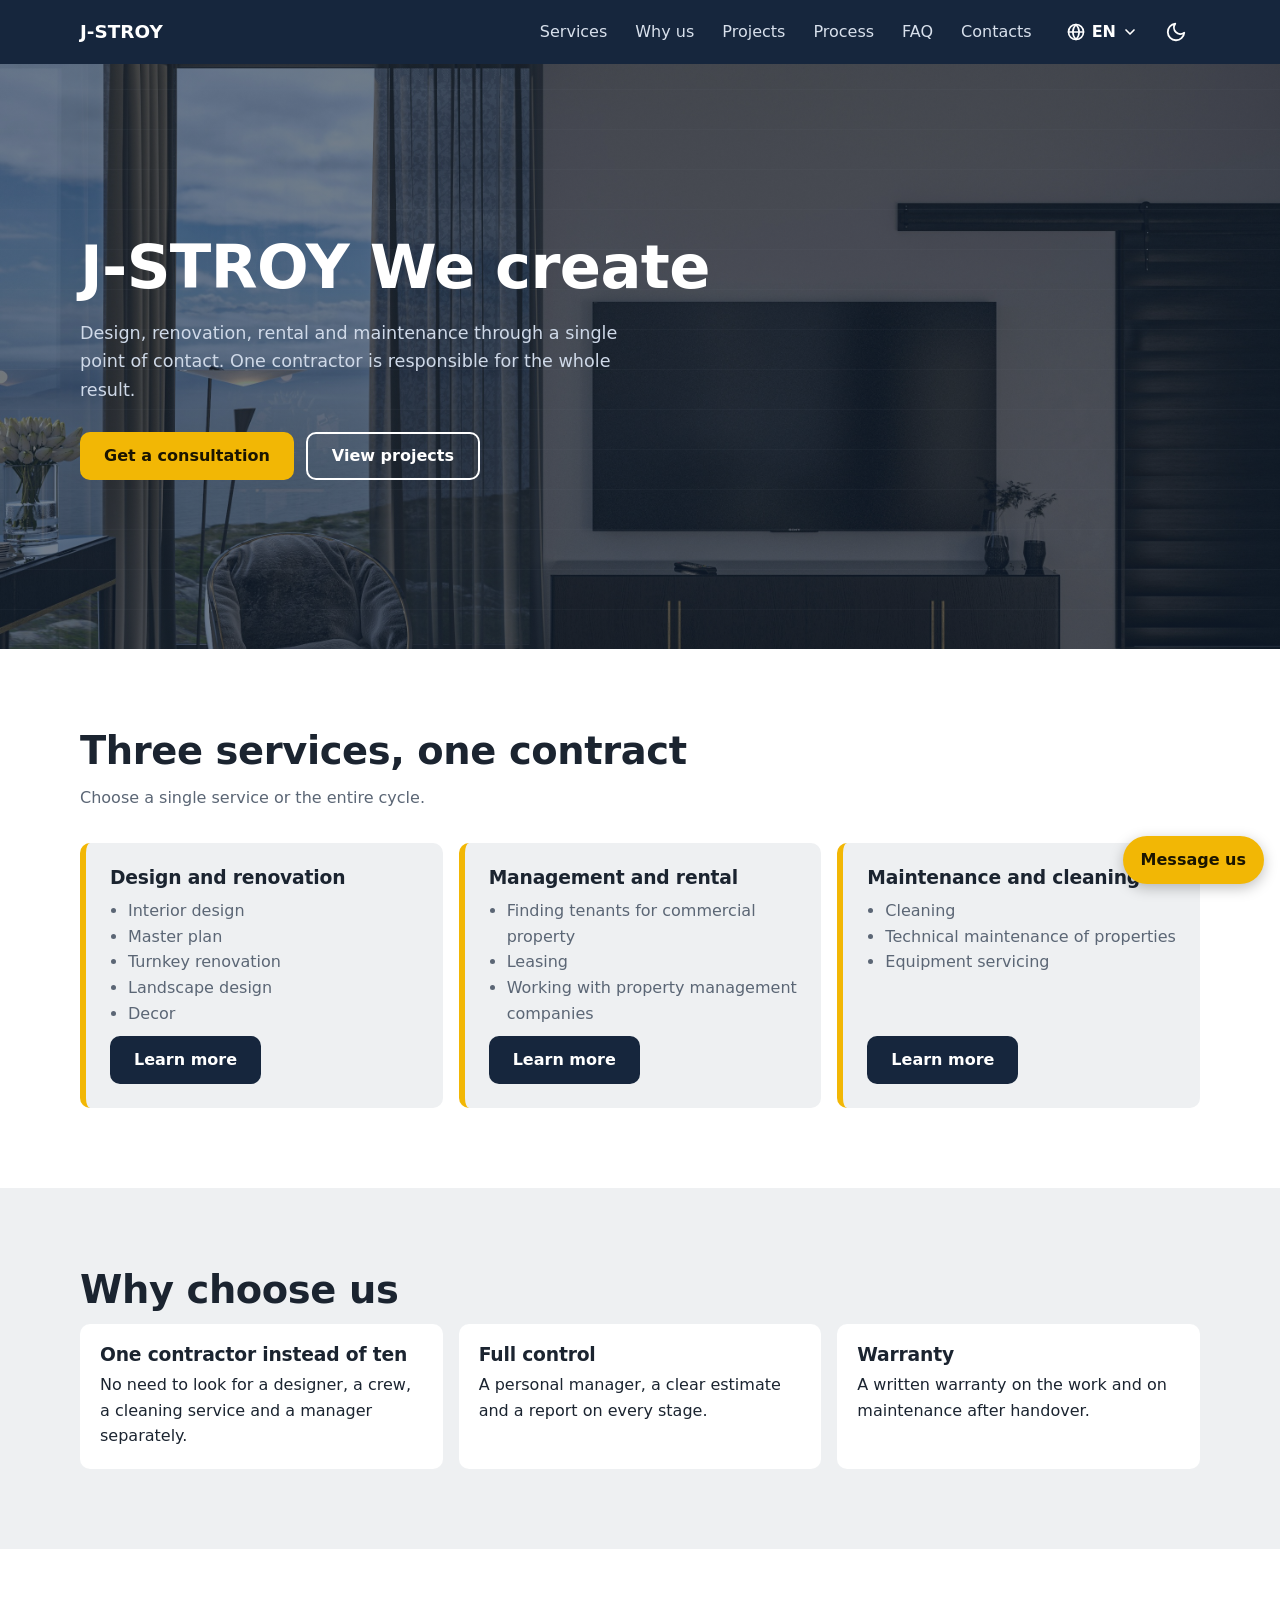
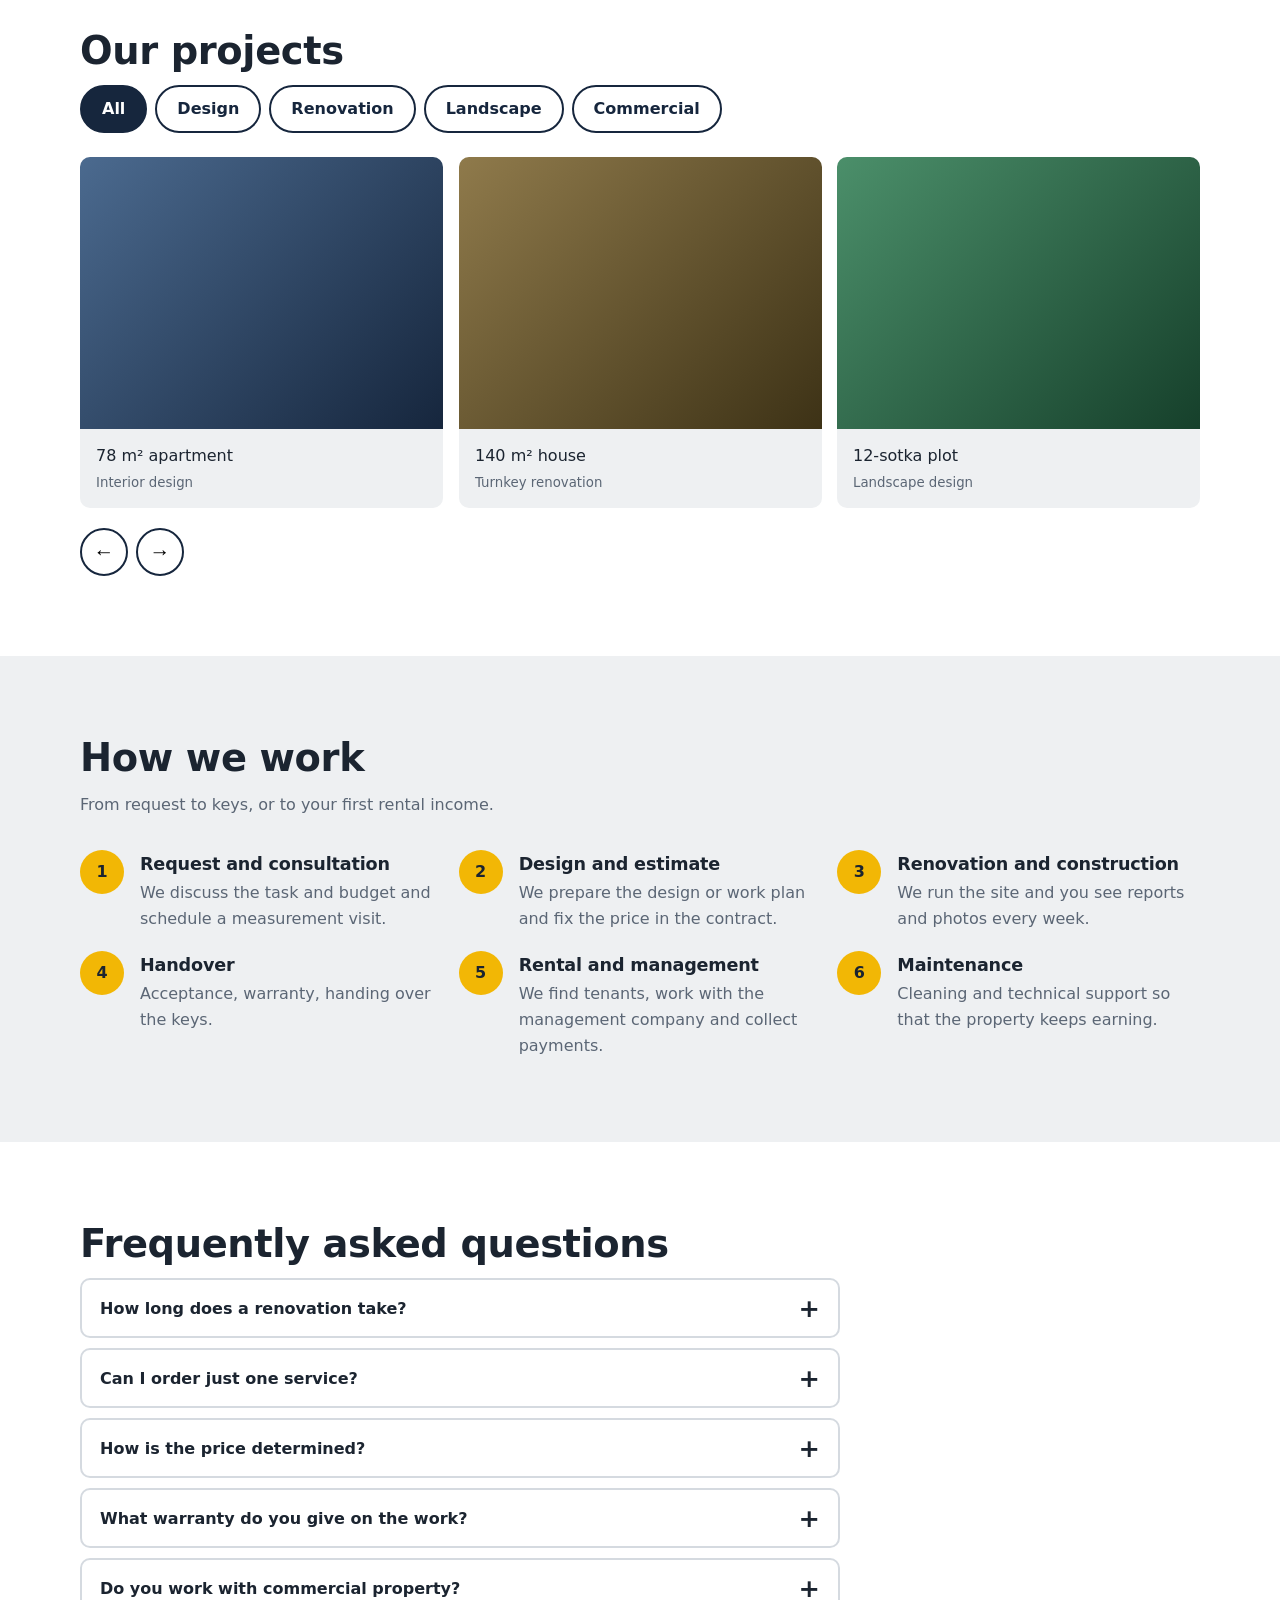
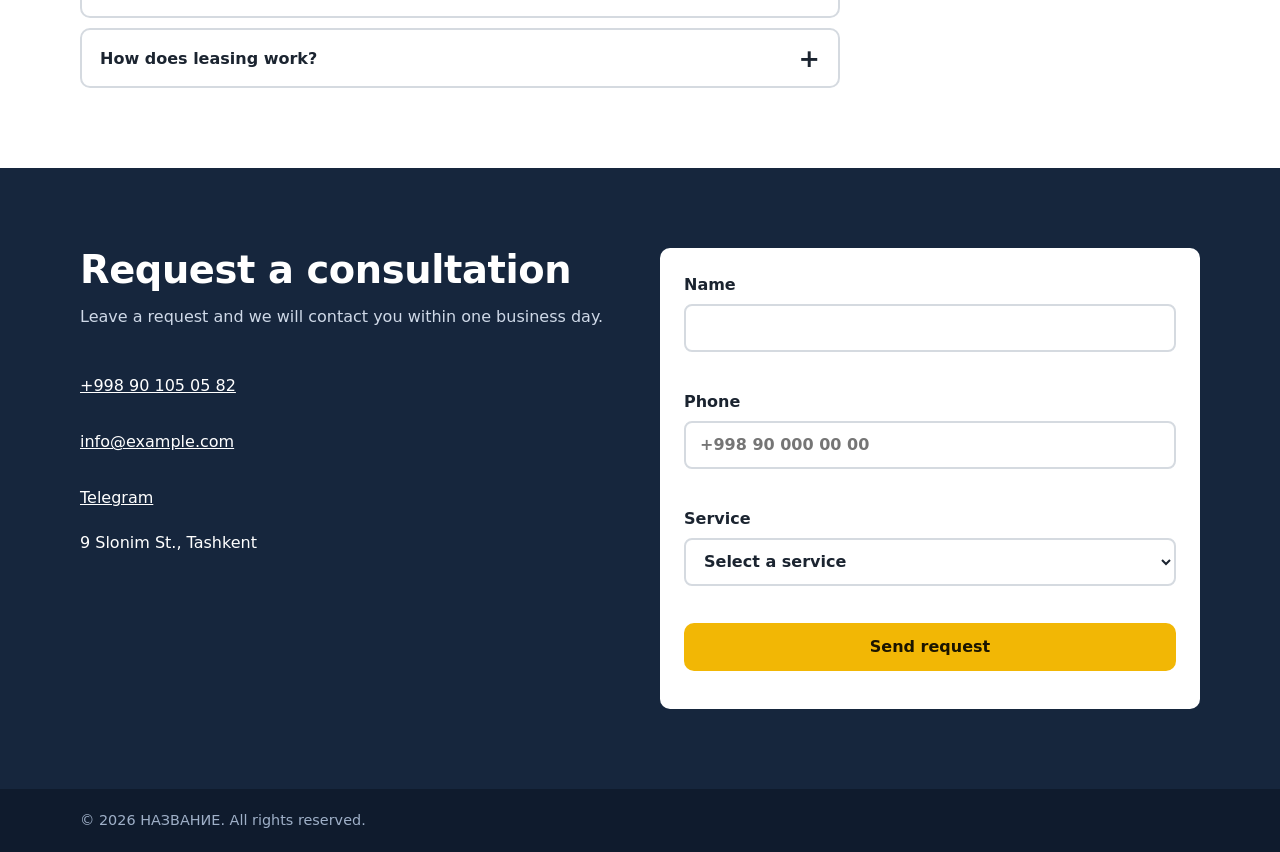
==== index.html @ 2c29b2a1 "new functions" ====
<!DOCTYPE html>
<html lang="ru">
<head>
<meta charset="utf-8">
<meta name="viewport" content="width=device-width, initial-scale=1.0">
<title>Ремонт, строительство и управление недвижимостью под ключ | НАЗВАНИЕ</title>
<meta name="description" content="Дизайн интерьера, ремонт под ключ, ландшафт, аренда и управление недвижимостью, клининг и обслуживание. Один подрядчик вместо десяти.">
<link rel="canonical" href="https://example.com/">
<meta property="og:type" content="website">
<meta property="og:locale" content="ru_RU">
<meta property="og:title" content="Создаем, ремонтируем и управляем недвижимостью под ключ">
<meta property="og:description" content="Полный цикл «в одно окно»: от проекта до сдачи в аренду и обслуживания.">
<meta property="og:url" content="https://example.com/">
<meta property="og:image" content="https://example.com/img/og.jpg">
<meta name="theme-color" content="#16263d">
<link rel="stylesheet" href="style.css">
</head>
<body>
<header id="top">
 <div class="wrap bar">
  <a class="logo" href="#top">J-STROY</a>
  <div class="lang">
  <button class="lang-btn" type="button" aria-haspopup="true" aria-expanded="false" aria-label="Язык сайта">
    <svg viewBox="0 0 24 24" width="20" height="20" fill="none" stroke="currentColor" stroke-width="2" stroke-linecap="round" stroke-linejoin="round" aria-hidden="true"><circle cx="12" cy="12" r="9"/><path d="M3 12h18M12 3c2.5 2.7 3.8 5.7 3.8 9s-1.3 6.3-3.8 9c-2.5-2.7-3.8-5.7-3.8-9S9.5 5.7 12 3z"/></svg>
    <span class="lang-cur">RU</span>
    <svg viewBox="0 0 24 24" width="16" height="16" fill="none" stroke="currentColor" stroke-width="2.5" stroke-linecap="round" stroke-linejoin="round" aria-hidden="true"><path d="M6 9l6 6 6-6"/></svg>
  </button>
  <ul class="lang-menu" role="menu" data-i18n-skip hidden>
    <li role="none"><button type="button" role="menuitemradio" aria-checked="true"  data-lang="ru" lang="ru">Русский</button></li>
    <li role="none"><button type="button" role="menuitemradio" aria-checked="false" data-lang="uz" lang="uz">Oʻzbekcha</button></li>
    <li role="none"><button type="button" role="menuitemradio" aria-checked="false" data-lang="en" lang="en">English</button></li>
  </ul>
</div>
  <button class="theme-toggle" data-i18n-skip type="button" aria-label="Включить тёмную тему" aria-pressed="false">
  <svg class="i-moon" viewBox="0 0 24 24" width="22" height="22" fill="none" stroke="currentColor" stroke-width="2" stroke-linecap="round" stroke-linejoin="round" aria-hidden="true"><path d="M21 12.8A9 9 0 1 1 11.2 3a7 7 0 0 0 9.8 9.8z"/></svg>
  <svg class="i-sun" viewBox="0 0 24 24" width="22" height="22" fill="none" stroke="currentColor" stroke-width="2" stroke-linecap="round" aria-hidden="true"><circle cx="12" cy="12" r="4"/><path d="M12 2v2M12 20v2M4.9 4.9l1.4 1.4M17.7 17.7l1.4 1.4M2 12h2M20 12h2M4.9 19.1l1.4-1.4M17.7 6.3l1.4-1.4"/></svg>
</button>
  <button class="burger" aria-label="Открыть меню" aria-expanded="false">☰</button>
  <nav aria-label="Основная навигация"><ul>
   <li><a href="#services">Услуги</a></li><li><a href="#why">Почему мы</a></li><li><a href="#portfolio">Проекты</a></li><li><a href="#process">Этапы</a></li><li><a href="#faq">Вопросы</a></li><li><a href="#contact">Контакты</a></li>
  </ul></nav>
 </div>
</header>

<main>
<section class="hero" aria-labelledby="h1">
  <div class="wrap">
    <h1 id="h1">
      J-STROY Мы 
      <span class="dynamic-word">Создаем</span>
    </h1>
    <p>Проект, ремонт, аренда и обслуживание «в одно окно». Один подрядчик отвечает за весь результат.</p>
    <div class="row">
      <a class="btn pulse-btn" href="#contact">Получить консультацию</a>
      <a class="btn ghost" href="#portfolio">Смотреть проекты</a>
    </div>
  </div>
</section>

<section id="services" aria-labelledby="h-serv">
 <div class="wrap">
  <h2 id="h-serv">Три направления, один договор</h2>
  <p class="lead">Берите одно направление или весь цикл целиком.</p>
  <div class="grid c3">
   <article class="card"><h3>Проектирование и ремонт</h3>
    <ul><li>Дизайн интерьера</li><li>Генеральный план</li><li>Ремонт под ключ</li><li>Ландшафтный дизайн</li><li>Декор</li></ul>
    <button class="btn" data-modal="design">Подробнее</button></article>
   <article class="card"><h3>Управление и аренда</h3>
    <ul><li>Поиск арендаторов для коммерческой недвижимости</li><li>Сдача в аренду</li><li>Взаимодействие с управляющими компаниями</li></ul>
    <button class="btn" data-modal="rent">Подробнее</button></article>
   <article class="card"><h3>Обслуживание и клининг</h3>
    <ul><li>Клининг</li><li>Техническое обслуживание объектов</li><li>Обслуживание оборудования</li></ul>
    <button class="btn" data-modal="service">Подробнее</button></article>
  </div>
 </div>
</section>

<section id="why" class="why" aria-labelledby="h-why">
 <div class="wrap">
  <h2 id="h-why">Почему выбирают нас</h2>
  <div class="grid c3">
   <div class="item"><h3>Один подрядчик вместо десяти</h3><p>Не нужно искать дизайнера, бригаду, клининг и управляющего по отдельности.</p></div>
   <div class="item"><h3>Полный контроль</h3><p>Личный менеджер, понятная смета и отчёт по каждому этапу.</p></div>
   <div class="item"><h3>Гарантия</h3><p>Письменная гарантия на работы и обслуживание после сдачи объекта.</p></div>
  </div>
 </div>
</section>

<section id="portfolio" aria-labelledby="h-port">
 <div class="wrap">
  <h2 id="h-port">Наши проекты</h2>
  <div class="filters" role="group" aria-label="Фильтр проектов">
   <button aria-pressed="true" data-f="all">Все</button><button aria-pressed="false" data-f="design">Дизайн</button><button aria-pressed="false" data-f="repair">Ремонт</button><button aria-pressed="false" data-f="landscape">Ландшафт</button><button aria-pressed="false" data-f="commerce">Коммерция</button>
  </div>
  <div class="track" tabindex="0" aria-label="Галерея проектов, листайте вбок">
   <!-- Фото кейса: img/&lt;slug&gt;/1-480.webp и 1-960.webp -->
   <figure class="case" data-cat="design" data-img="img/kvartira-78/1" style="--a:#4b6a8f;--b:#16263d"><div class="ph"></div><figcaption><a href="projects/kvartira-78.html">Квартира 78 м²</a><br><small>Дизайн интерьера</small></figcaption></figure>
   <figure class="case" data-cat="repair" data-img="img/dom-140/1" style="--a:#8f7a4b;--b:#3d3216"><div class="ph"></div><figcaption><a href="projects/dom-140.html">Дом 140 м²</a><br><small>Ремонт под ключ</small></figcaption></figure>
   <figure class="case" data-cat="landscape" data-img="img/uchastok-12-sotok/1" style="--a:#4b8f6a;--b:#16402b"><div class="ph"></div><figcaption><a href="projects/uchastok-12-sotok.html">Участок 12 соток</a><br><small>Ландшафтный дизайн</small></figcaption></figure>
   <figure class="case" data-cat="commerce" data-img="img/ofis-320/1" style="--a:#8f4b5e;--b:#3d1623"><div class="ph"></div><figcaption><a href="projects/ofis-320.html">Офис 320 м²</a><br><small>Коммерческая недвижимость</small></figcaption></figure>
   <figure class="case" data-cat="design" data-img="img/studiya-34/1" style="--a:#6a4b8f;--b:#2b1640"><div class="ph"></div><figcaption><a href="projects/studiya-34.html">Студия 34 м²</a><br><small>Дизайн интерьера</small></figcaption></figure>
   <figure class="case" data-cat="repair" data-img="img/kafe-90/1" style="--a:#4b8f8a;--b:#16403d"><div class="ph"></div><figcaption><a href="projects/kafe-90.html">Кафе 90 м²</a><br><small>Ремонт под ключ</small></figcaption></figure>
  </div>
  <div class="arrows"><button data-dir="-1" aria-label="Назад">←</button><button data-dir="1" aria-label="Вперёд">→</button></div>
 </div>
</section>

<section id="process" class="why" aria-labelledby="h-proc">
 <div class="wrap">
  <h2 id="h-proc">Как мы работаем</h2>
  <p class="lead">От заявки до ключей или первого дохода от аренды.</p>
  <ol class="steps">
   <li><h3>Заявка и консультация</h3><p>Обсуждаем задачу и бюджет, назначаем замер.</p></li>
   <li><h3>Проект и смета</h3><p>Готовим дизайн или план работ и фиксируем стоимость в договоре.</p></li>
   <li><h3>Ремонт и строительство</h3><p>Ведём объект, вы видите отчёты и фото каждую неделю.</p></li>
   <li><h3>Сдача объекта</h3><p>Приёмка, гарантия, передача ключей.</p></li>
   <li><h3>Аренда и управление</h3><p>Находим арендаторов, работаем с УК, собираем платежи.</p></li>
   <li><h3>Обслуживание</h3><p>Клининг и техническая поддержка, чтобы объект приносил доход.</p></li>
  </ol>
 </div>
</section>

<section id="faq" aria-labelledby="h-faq">
 <div class="wrap">
  <h2 id="h-faq">Частые вопросы</h2>
  <div class="faq"><details><summary>Сколько времени занимает ремонт?</summary><p class="ans">Сроки зависят от площади и объёма работ. Точные даты мы фиксируем в договоре после замера и согласования проекта. Квартира среднего размера обычно занимает от 2 до 4 месяцев.</p></details><details><summary>Можно заказать только одну услугу?</summary><p class="ans">Да. Вы можете взять любое направление отдельно: например, только дизайн-проект или только клининг. Весь цикл удобнее, потому что за результат отвечает один подрядчик.</p></details><details><summary>Как формируется стоимость?</summary><p class="ans">После замера и обсуждения задач мы готовим подробную смету по этапам. Цена в договоре фиксируется, и о любых изменениях мы договариваемся с вами заранее.</p></details><details><summary>Какая гарантия на работы?</summary><p class="ans">Мы даём письменную гарантию на выполненные работы и материалы. Срок и условия прописаны в договоре, а гарантийные обращения мы принимаем и после сдачи объекта.</p></details><details><summary>Вы работаете с коммерческой недвижимостью?</summary><p class="ans">Да. Мы делаем ремонт офисов и торговых помещений, подбираем арендаторов, ведём договоры и общаемся с управляющей компанией от вашего имени.</p></details><details><summary>Как проходит сдача объекта в аренду?</summary><p class="ans">Мы оцениваем объект, готовим его к показам, ищем арендаторов, проверяем их и оформляем договор. Дальше можем взять на себя платежи и обслуживание.</p></details></div>
 </div>
</section>

<section id="contact" class="contact" aria-labelledby="h-cont">
 <div class="wrap split">
  <div>
   <h2 id="h-cont">Получите консультацию</h2>
   <p class="lead">Оставьте заявку, и мы свяжемся с вами в течение рабочего дня.</p>
   <address class="info">
    <a href="tel:+998901050582">+998 90 105 05 82</a>
    <a href="mailto:info@example.com">info@example.com</a>
    <a href="https://t.me/ViktoriaKimD" target="_blank" rel="noopener">Telegram</a>
    <!-- <a href="https://wa.me/+998901050582" target="_blank" rel="noopener">WhatsApp</a> -->
    <span>Ташкент, ул. Слонима, 9</span>
   </address>
  </div>
  <form id="lead" novalidate>
   <label>Имя<input name="name" autocomplete="name" required minlength="2"><span class="err" data-for="name"></span></label>
   <label>Телефон<input name="phone" type="tel" autocomplete="tel" inputmode="tel" placeholder="+998 90 000 00 00" required><span class="err" data-for="phone"></span></label>
   <label>Услуга<select name="service" required>
    <option value="">Выберите услугу</option>
    <option>Проектирование и ремонт</option><option>Управление и аренда</option><option>Обслуживание и клининг</option><option>Другое</option>
   </select><span class="err" data-for="service"></span></label>
   <input class="hp" name="website" tabindex="-1" autocomplete="off" aria-hidden="true">
   <button class="btn" type="submit">Отправить заявку</button>
   <p id="status" role="status"></p>
  </form>
 </div>
</section>
</main>

<footer><div class="wrap">© <span id="y"></span> НАЗВАНИЕ. Все права защищены.</div></footer>

<button class="to-top" type="button" aria-label="Наверх">
  <svg class="ring" viewBox="0 0 48 48" aria-hidden="true">
    <circle class="ring-track" cx="24" cy="24" r="21"/>
    <circle class="ring-bar" cx="24" cy="24" r="21"/>
  </svg>
  <svg class="arrow" viewBox="0 0 24 24" width="20" height="20" fill="none" stroke="currentColor" stroke-width="2.5" stroke-linecap="round" stroke-linejoin="round" aria-hidden="true"><path d="M12 19V5M5 12l7-7 7 7"/></svg>
</button>

<div class="fab" id="fab">
 <div class="fab-links"><a class="tg" href="https://t.me/ViktoriaKimD" target="_blank" rel="noopener">Telegram</a><a class="wa" href="https://wa.me/+998901050582" target="_blank" rel="noopener">WhatsApp</a></div>
 <button aria-expanded="false" aria-label="Написать в мессенджер">Написать нам</button>
</div>

<dialog id="modal" aria-labelledby="m-title">
 <button class="x" aria-label="Закрыть">×</button>
 <h3 id="m-title"></h3><div id="m-body"></div>
 <a class="btn" href="#contact" id="m-cta">Получить консультацию</a>
</dialog>


<script src="js/main.js"></script>
<script src="js/smooth.js"></script>
<script src="js/scrollspy.js"></script>
<script src="js/theme.js"></script>
<script src="js/totop.js"></script>
<script src="js/i18n.js"></script>
<script>
(function(){try{var t=localStorage.getItem('theme');if(!t)t=matchMedia('(prefers-color-scheme: dark)').matches?'dark':'light';document.documentElement.dataset.theme=t;}catch(e){}})();
</script>
</body>
</html>
---- style.css ----
:root {
  --ink: #16263d;
  --ink2: #22385a;
  --plaster: #eef0f2;
  --paper: #fff;
  --line: #d5dae0;
  --sun: #f2b705;
  --text: #1b2430;
  --mute: #5b6675;
  --r: 10px;
}
* {
  box-sizing: border-box;
  margin: 0;
}
html {
  scroll-behavior: smooth !important;
  scroll-padding-top: 80px;
}
body {
  font:
    16px/1.6 "Segoe UI",
    system-ui,
    -apple-system,
    Roboto,
    Arial,
    sans-serif;
  color: var(--text);
  background: var(--paper);
}
img {
  max-width: 100%;
  display: block;
}
a {
  color: inherit;
}
:focus-visible {
  outline: 3px solid var(--sun);
  outline-offset: 2px;
}
.wrap {
  width: min(1120px, 100% - 32px);
  margin-inline: auto;
}
section {
  padding: 56px 0;
}
h1,
h2,
h3 {
  line-height: 1.15;
  letter-spacing: -0.01em;
}
h2 {
  font-size: clamp(1.6rem, 5vw, 2.4rem);
  margin-bottom: 12px;
}
.lead {
  color: var(--mute);
  max-width: 60ch;
  margin-bottom: 32px;
}
.btn {
  display: inline-flex;
  align-items: center;
  justify-content: center;
  min-height: 48px;
  min-width: 48px;
  padding: 0 24px;
  border: 0;
  border-radius: var(--r);
  background: var(--sun);
  color: #1b1500;
  font: inherit;
  font-weight: 700;
  text-decoration: none;
  cursor: pointer;
}
.btn:hover {
  filter: brightness(1.07);
}
.btn.ghost {
  background: transparent;
  border: 2px solid currentColor;
  color: inherit;
}
/* header */
header {
  position: sticky;
  top: 0;
  z-index: 20;
  background: var(--ink);
  color: #fff;
}
.bar {
  display: flex;
  align-items: center;
  justify-content: space-between;
  min-height: 64px;
}
.logo {
  font-weight: 800;
  text-decoration: none;
  font-size: 1.15rem;
}
nav ul {
  list-style: none;
  padding: 0;
  display: none;
  gap: 4px;
}
nav a {
  display: flex;
  align-items: center;
  min-height: 48px;
  padding: 0 12px;
  text-decoration: none;
  color: #d8e0ec;
}
nav a:hover {
  color: #fff;
}
.burger {
  margin-left: auto;
  width: 48px;
  height: 48px;
  background: none;
  border: 0;
  color: #fff;
  font-size: 1.6rem;
  cursor: pointer;
}
header.open nav ul {
  display: flex;
  flex-direction: column;
  position: absolute;
  inset: 64px 0 auto;
  background: var(--ink);
  padding: 8px 16px 16px;
}
/* hero */
.hero {
  background:
    linear-gradient(rgba(22, 38, 61, 0.6), rgba(22, 38, 61, 0.6)),
    repeating-linear-gradient(
      0deg,
      transparent 0 39px,
      rgba(255, 255, 255, 0.06) 39px 40px
    ),
    url('images/zaid-ali-1-Ss58K4D28-unsplash.jpg') center/cover no-repeat, 
    repeating-linear-gradient(
      90deg,
      transparent 0 39px,
      rgba(255, 255, 255, 0.06) 39px 40px
    ),
    var(--ink);
  color: #fff;
  padding: 72px 0 80px;

  min-height: 65vh; /* Занимает минимум 65% высоты экрана */
  display: flex;
  align-items: center; /* Центрирует текст по вертикали */
  padding: 80px 0;
}
.hero h1 {
  font-size: clamp(2rem, 8vw, 3.8rem);
  /* max-width: 18ch; */
  margin-bottom: 16px;
}
.hero p {
  font-size: 1.1rem;
  color: #cfd9e8;
  max-width: 52ch;
  margin-bottom: 28px;
}
.hero .row {
  display: flex;
  flex-wrap: wrap;
  gap: 12px;
}
/* cards */
.grid {
  display: grid;
  gap: 16px;
}
.card {
  background: var(--plaster);
  border-radius: var(--r);
  padding: 24px;
  border-left: 6px solid var(--sun);
  display: flex;
  flex-direction: column;
  gap: 10px;
  align-items: flex-start;
}
.card ul {
  padding-left: 18px;
  color: var(--mute);
}
.card .btn {
  margin-top: auto;
  background: var(--ink);
  color: #fff;
}
.why {
  background: var(--plaster);
}
.why .item {
  background: var(--paper);
  border-radius: var(--r);
  padding: 20px;
}
.why h3 {
  margin-bottom: 6px;
}
/* portfolio */
.filters {
  display: flex;
  gap: 8px;
  overflow-x: auto;
  padding-bottom: 8px;
  margin-bottom: 16px;
}
.filters button {
  flex: none;
  min-height: 48px;
  padding: 0 20px;
  border: 2px solid var(--ink);
  border-radius: 999px;
  background: none;
  font: inherit;
  font-weight: 600;
  color: var(--ink);
  cursor: pointer;
}
.filters button[aria-pressed="true"] {
  background: var(--ink);
  color: #fff;
}
.track {
  display: flex;
  gap: 16px;
  overflow-x: auto;
  scroll-snap-type: x mandatory;
  -webkit-overflow-scrolling: touch;
  padding-bottom: 12px;
}
.case {
  flex: 0 0 85%;
  scroll-snap-align: start;
  border-radius: var(--r);
  overflow: hidden;
  background: var(--plaster);
}
.case[hidden] {
  display: none;
}
.ph {
  aspect-ratio: 4/3;
  background: linear-gradient(135deg, var(--a), var(--b));
  position: relative;
}
.ph img {
  position: absolute;
  inset: 0;
  width: 100%;
  height: 100%;
  object-fit: cover;
}
.case figcaption {
  padding: 14px 16px;
}
.case small {
  color: var(--mute);
}
.arrows {
  display: flex;
  gap: 8px;
  margin-top: 8px;
}
.arrows button {
  width: 48px;
  height: 48px;
  border-radius: 50%;
  border: 2px solid var(--ink);
  background: none;
  font-size: 1.3rem;
  cursor: pointer;
}
/* steps */
.steps {
  list-style: none;
  padding: 0;
  counter-reset: s;
  display: grid;
  gap: 16px;
}
.steps li {
  counter-increment: s;
  position: relative;
  padding: 4px 0 4px 60px;
}
.steps li::before {
  content: counter(s);
  position: absolute;
  left: 0;
  top: 0;
  width: 44px;
  height: 44px;
  border-radius: 50%;
  background: var(--sun);
  display: grid;
  place-items: center;
  font-weight: 800;
}
.steps h3 {
  font-size: 1.1rem;
}
.steps p {
  color: var(--mute);
}
/* contact */
.contact {
  background: var(--ink);
  color: #fff;
}
.contact .lead {
  color: #cfd9e8;
}
form {
  display: grid;
  gap: 14px;
  background: var(--paper);
  color: var(--text);
  padding: 24px;
  border-radius: var(--r);
}
label {
  display: grid;
  gap: 6px;
  font-weight: 600;
}
input,
select {
  min-height: 48px;
  padding: 0 14px;
  border: 2px solid var(--line);
  border-radius: 8px;
  font: inherit;
}
input[aria-invalid="true"],
select[aria-invalid="true"] {
  border-color: #c62828;
}
.err {
  color: #c62828;
  font-weight: 400;
  font-size: 0.9rem;
  min-height: 1.2em;
}
.hp {
  position: absolute;
  left: -9999px;
}
#status {
  font-weight: 600;
}
.info {
  display: grid;
  gap: 8px;
  align-content: start;
  font-style: normal;
}
.info a {
  display: inline-flex;
  align-items: center;
  min-height: 48px;
}
footer {
  background: #0f1b2d;
  color: #9fb0c8;
  padding: 20px 0;
  font-size: 0.9rem;
}
/* floating messenger */
.fab {
  position: fixed;
  right: 16px;
  bottom: 16px;
  z-index: 30;
  display: flex;
  flex-direction: column;
  gap: 8px;
  align-items: flex-end;
}
.fab-links {
  display: none;
  flex-direction: column;
  gap: 8px;
}
.fab.open .fab-links {
  display: flex;
}
.fab a,
.fab > button {
  min-height: 48px;
  min-width: 48px;
  padding: 0 18px;
  border-radius: 999px;
  display: inline-flex;
  align-items: center;
  justify-content: center;
  font-weight: 700;
  text-decoration: none;
  color: #fff;
  border: 0;
  font: inherit;
  cursor: pointer;
  box-shadow: 0 4px 14px rgba(0, 0, 0, 0.25);
}
.fab .tg {
  background: #229ed9;
}
.fab .wa {
  background: #25a244;
}
.fab > button {
  background: var(--sun);
  color: #1b1500;
  font-weight: 700;
}
/* modal */
dialog {
  border: 0;
  border-radius: var(--r);
  padding: 24px;
  width: min(520px, calc(100% - 32px));
}
dialog::backdrop {
  background: rgba(10, 20, 35, 0.6);
}
dialog h3 {
  margin-bottom: 10px;
}
dialog ul {
  padding-left: 18px;
  margin: 10px 0 18px;
}
dialog .x {
  float: right;
  width: 48px;
  height: 48px;
  border: 0;
  background: none;
  font-size: 1.6rem;
  cursor: pointer;
  margin: -12px -12px 0 0;
}
/* motion */
.btn,
.card,
.case,
.filters button,
.arrows button {
  transition:
    transform 0.2s ease,
    box-shadow 0.2s ease,
    background-color 0.2s,
    color 0.2s,
    filter 0.2s;
}
.btn:hover {
  transform: translateY(-2px);
  box-shadow: 0 6px 16px rgba(0, 0, 0, 0.18);
}
.btn:active,
.filters button:active,
.arrows button:active {
  transform: scale(0.96);
}
.card:hover,
.case:hover {
  transform: translateY(-4px);
  box-shadow: 0 10px 24px rgba(22, 38, 61, 0.14);
}
.arrows button:hover {
  background: var(--ink);
  color: #fff;
}
.filters button:hover {
  background: var(--ink2);
  color: #fff;
}
header {
  transition: box-shadow 0.3s;
}
header.scrolled {
  box-shadow: 0 2px 14px rgba(0, 0, 0, 0.35);
}
@keyframes rise {
  from {
    opacity: 0;
    transform: translateY(22px);
  }
  to {
    opacity: 1;
    transform: none;
  }
}
.hero h1,
.hero p,
.hero .row {
  animation: rise 0.8s cubic-bezier(0.2, 0.7, 0.2, 1) both;
}
.hero p {
  animation-delay: 0.15s;
}
.hero .row {
  animation-delay: 0.3s;
}
.rv {
  opacity: 0;
  transform: translateY(18px);
  transition:
    opacity 0.6s ease,
    transform 0.6s cubic-bezier(0.2, 0.7, 0.2, 1);
  transition-delay: var(--d, 0s);
}
.rv.in {
  opacity: 1;
  transform: none;
}
@keyframes pop {
  from {
    opacity: 0;
    transform: scale(0.94);
  }
  to {
    opacity: 1;
    transform: none;
  }
}
.case:not([hidden]) {
  animation: pop 0.35s ease both;
}
input,
select {
  transition:
    border-color 0.2s,
    box-shadow 0.2s;
}
input:focus,
select:focus {
  border-color: var(--ink2);
  box-shadow: 0 0 0 3px rgba(242, 183, 5, 0.45);
  outline: 0;
}
@keyframes shake {
  20%,
  60% {
    transform: translateX(-6px);
  }
  40%,
  80% {
    transform: translateX(6px);
  }
}
form.shake {
  animation: shake 0.4s;
}
#status {
  transition: opacity 0.3s;
}
dialog[open] {
  animation: pop 0.25s ease;
}
dialog::backdrop {
  animation: fade 0.25s ease;
}
@keyframes fade {
  from {
    opacity: 0;
  }
  to {
    opacity: 1;
  }
}
@keyframes ring {
  0% {
    box-shadow: 0 0 0 0 rgba(242, 183, 5, 0.7);
  }
  100% {
    box-shadow: 0 0 0 18px rgba(242, 183, 5, 0);
  }
}
.fab > button {
  animation: ring 1.6s ease-out 1.5s 3;
}
.fab-links {
  animation: rise 0.25s ease both;
}
/* faq */
.faq {
  display: grid;
  gap: 10px;
  max-width: 760px;
}
.faq details {
  border: 2px solid var(--line);
  border-radius: var(--r);
  transition:
    border-color 0.2s,
    background-color 0.2s;
}
.faq details[open] {
  border-color: var(--sun);
  background: var(--plaster);
}
.faq summary {
  display: flex;
  justify-content: space-between;
  align-items: center;
  gap: 16px;
  min-height: 56px;
  padding: 8px 18px;
  font-weight: 600;
  cursor: pointer;
  list-style: none;
}
.faq summary::-webkit-details-marker {
  display: none;
}
.faq summary::after {
  content: "+";
  flex: none;
  font-size: 1.6rem;
  line-height: 1;
  transition: transform 0.3s;
}
.faq details[open] summary::after {
  transform: rotate(45deg);
}
.faq .ans {
  padding: 0 18px 16px;
  color: var(--mute);

}
@media (min-width: 480px) {
  .case {
    flex-basis: 70%;
  }
}
@media (min-width: 768px) {
  section {
    padding: 80px 0;
  }
  .grid.c3 {
    grid-template-columns: repeat(3, 1fr);
  }
  .grid.c2 {
    grid-template-columns: 1fr 1fr;
  }
  .case {
    flex-basis: 46%;
  }
  .steps {
    grid-template-columns: repeat(2, 1fr);
  }
  .split {
    display: grid;
    grid-template-columns: 1fr 1fr;
    gap: 40px;
  }
}
@media (min-width: 1024px) {
  .burger {
    display: none;
  }
  nav ul {
    display: flex;
  }
  .case {
    flex-basis: calc((100% - 32px) / 3);
  }
  .steps {
    grid-template-columns: repeat(3, 1fr);
  }
}
@media (prefers-reduced-motion: reduce) {
  /* Запрещаем анимации и стандартные переходы, но оставляем нативный скролл в покое */
  *:not(.dynamic-word),
  ::before,
  ::after {
    animation: none !important;
  }

  html { scroll-behavior: auto; }

  .rv {
    opacity: 1;
    transform: none;
  }
}

/* project page */
.figure-link,
.case a {
  text-decoration: none;
}
.case {
  position: relative;
}
.case a::after {
  content: "";
  position: absolute;
  inset: 0;
}
.crumbs {
  padding: 12px 0;
  font-size: 0.9rem;
  color: var(--mute);
}
.crumbs a {
  display: inline-flex;
  align-items: center;
  min-height: 48px;
}
.cs h1 {
  font-size: clamp(1.8rem, 6vw, 3rem);
  margin: 8px 0 20px;
}
.cs h2 {
  font-size: clamp(1.3rem, 4vw, 1.8rem);
  margin: 40px 0 12px;
}
.cs section {
  padding: 0;
}
.cs .hero-img {
  aspect-ratio: 16/10;
  border-radius: var(--r);
  overflow: hidden;
}
.facts {
  display: grid;
  grid-template-columns: repeat(2, 1fr);
  gap: 10px;
  margin: 20px 0;
  padding: 0;
}
.facts div {
  background: var(--plaster);
  border-radius: var(--r);
  padding: 12px 16px;
  border-left: 4px solid var(--sun);
}
.facts dt {
  font-size: 0.85rem;
  color: var(--mute);
}
.facts dd {
  margin: 0;
  font-weight: 700;
}
.cs ul.works {
  padding-left: 20px;
  display: grid;
  gap: 4px;
}
.gal {
  display: grid;
  grid-template-columns: repeat(2, 1fr);
  gap: 10px;
}
.gal .ph {
  border: 0;
  border-radius: var(--r);
  overflow: hidden;
  cursor: zoom-in;
  padding: 0;
  transition:
    transform 0.2s,
    filter 0.2s;
}
.gal .ph:hover {
  transform: scale(1.02);
  filter: brightness(1.08);
}
.ba {
  position: relative;
  aspect-ratio: 16/10;
  border-radius: var(--r);
  overflow: hidden;
  --p: 50%;
  touch-action: pan-y;
}
.ba .ph {
  position: absolute;
  inset: 0;
  aspect-ratio: auto;
}
.ba .before {
  clip-path: inset(0 calc(100% - var(--p)) 0 0);
}
.ba::after {
  content: "";
  position: absolute;
  top: 0;
  bottom: 0;
  left: var(--p);
  width: 3px;
  background: var(--sun);
  pointer-events: none;
}
.ba input {
  position: absolute;
  inset: 0;
  width: 100%;
  height: 100%;
  opacity: 0;
  cursor: ew-resize;
  margin: 0;
  z-index: 2;
}
.ba input:focus-visible ~ .tag {
  outline: 3px solid var(--sun);
}
.ba .tag {
  position: absolute;
  bottom: 10px;
  padding: 4px 12px;
  border-radius: 999px;
  background: rgba(22, 38, 61, 0.8);
  color: #fff;
  font-size: 0.85rem;
  z-index: 1;
}
.ba .tag.l {
  left: 10px;
}
.ba .tag.r {
  right: 10px;
}
blockquote {
  border-left: 6px solid var(--sun);
  padding: 6px 0 6px 18px;
  font-size: 1.1rem;
}
blockquote footer {
  background: none;
  padding: 6px 0 0;
  color: var(--mute);
  font-size: 0.9rem;
}
.cta-band {
  background: var(--ink);
  color: #fff;
  border-radius: var(--r);
  padding: 28px;
  margin: 40px 0;
  display: grid;
  gap: 14px;
  justify-items: start;
}
.more .card {
  text-decoration: none;
  color: inherit;
}
#lb {
  width: min(960px, 100% - 16px);
  background: #0d1626;
  color: #fff;
  padding: 0;
  overflow: hidden;
}
#lb .lbi {
  aspect-ratio: 4/3;
  max-height: 80vh;
  width: 100%;
  touch-action: pan-y;
}
#lb .ph img {
  object-fit: contain;
  background: #0d1626;
}
#lb .bar2 {
  display: flex;
  justify-content: space-between;
  align-items: center;
  padding: 4px 8px;
}
#lb button {
  min-width: 48px;
  min-height: 48px;
  background: none;
  border: 0;
  color: #fff;
  font-size: 1.6rem;
  cursor: pointer;
  float: none;
  margin: 0;
}
@media (min-width: 768px) {
  .gal {
    grid-template-columns: repeat(3, 1fr);
  }
  .facts {
    grid-template-columns: repeat(5, 1fr);
  }
}

/* меню: плавное раскрытие и подсветка */
nav a {
  transition:
    color 0.2s,
    box-shadow 0.2s;
}
nav a.active {
  color: #fff;
  box-shadow: inset 0 -3px var(--sun);
}
.burger {
  transition: transform 0.25s;
}
header.open .burger {
  transform: rotate(90deg);
}
@media (max-width: 1023px) {
  nav ul {
    display: flex;
    flex-direction: column;
    position: absolute;
    inset: 64px 0 auto;
    background: var(--ink);
    padding: 8px 16px 16px;
    opacity: 0;
    visibility: hidden;
    transform: translateY(-10px);
    transition:
      opacity 0.25s ease,
      transform 0.25s ease,
      visibility 0.25s;
  }
  header.open nav ul {
    opacity: 1;
    visibility: visible;
    transform: none;
  }
  nav a.active {
    box-shadow: inset 4px 0 var(--sun);
    padding-left: 16px;
  }
}

/* Динамическое слово */
.dynamic-word {
  display: inline-block;
  transition: transform 0.4s cubic-bezier(0.16, 1, 0.3, 1),
              opacity 0.4s ease,
              filter 0.4s ease;
  will-change: transform, opacity, filter;
}

/* Улетает вверх, исчезает и размывается */
.dynamic-word.fade-out {
  opacity: 0;
  transform: translateY(-15px);
  filter: blur(4px);
}

/* Направляем вылет: сначала прячем снизу */
.dynamic-word.prepare-in {
  opacity: 0;
  transform: translateY(15px);
  filter: blur(4px);
  transition: none; /* Мгновенный сброс без анимации */
}

.track {
  scroll-behavior: smooth;
}

/* плавное появление карточек при смене фильтра */
.case {
  animation: caseIn .45s ease both;
}
.case.out {
  opacity: 0;
  transform: scale(.96);
  transition: opacity .2s, transform .2s;
}
@keyframes caseIn {
  from { opacity: 0; transform: translateY(12px); }
  to   { opacity: 1; transform: none; }
}

@media (prefers-reduced-motion: reduce) {
  .case { animation: none; }
  .track { scroll-behavior: auto; }
}


/* FAQ: аккуратный hover */
.faq details {
  transition:
    border-color 0.25s,
    background-color 0.25s,
    box-shadow 0.25s,
    transform 0.25s;
}
.faq summary {
  transition: color 0.25s, padding-left 0.25s;
}
.faq summary::after {
  transition: transform 0.3s, color 0.25s;
}

@media (hover: hover) {
  .faq details:hover {
    border-color: var(--sun);
    box-shadow: 0 6px 18px rgba(0, 0, 0, 0.08);
    transform: translateY(-2px);
  }
  .faq details:hover summary {
    padding-left: 24px;          /* текст чуть сдвигается вправо */
    color: var(--sun);
  }
  .faq details:hover summary::after {
    color: var(--sun);
    transform: rotate(90deg);    /* плюс слегка поворачивается */
  }
  /* у открытого вопроса крестик остаётся повёрнутым на 45° */
  .faq details[open]:hover summary::after {
    transform: rotate(45deg);
  }
}

@media (prefers-reduced-motion: reduce) {
  .faq details,
  .faq summary,
  .faq summary::after {
    transition: none;
  }
  .faq details:hover {
    transform: none;
  }
}

/* ===== Тёмная тема ===== */
:root {
  color-scheme: light;
  --btn: var(--ink);        /* цвет рамки и текста кнопок-контуров */
  --btn-fg: #fff;           /* текст на залитой кнопке */
  --err: #c62828;
}

:root[data-theme="dark"] {
  color-scheme: dark;       /* тёмные поля ввода, скроллбары, диалоги */
  --paper: #0e1520;
  --plaster: #17212f;
  --line: #2b394d;
  --text: #e6ecf5;
  --mute: #a3b2c7;
  --btn: #e6ecf5;
  --btn-fg: #0e1520;
  --err: #ff8a80;
}

/* использовать --err вместо жёстко заданного красного */
input[aria-invalid="true"],
select[aria-invalid="true"] { border-color: var(--err); }
.err { color: var(--err); }

/* общие поверхности */
dialog { background: var(--paper); color: var(--text); }
input, select { background: var(--paper); color: var(--text); }

/* кнопки, у которых цвет раньше брался из --ink */
:root[data-theme="dark"] .filters button,
:root[data-theme="dark"] .arrows button {
  border-color: var(--btn);
  color: var(--btn);
}
:root[data-theme="dark"] .filters button[aria-pressed="true"] {
  background: var(--btn);
  color: var(--btn-fg);
}
:root[data-theme="dark"] .arrows button:hover {
  background: var(--btn);
  color: var(--btn-fg);
}
:root[data-theme="dark"] .card .btn {
  background: var(--btn);
  color: var(--btn-fg);
}

/* форма на тёмной секции контактов, футер, карточки, изображения */
:root[data-theme="dark"] form { background: var(--plaster); }
:root[data-theme="dark"] footer { background: #080d15; border-top: 1px solid var(--line); }
:root[data-theme="dark"] .card:hover { box-shadow: 0 10px 24px rgba(0, 0, 0, 0.5); }
:root[data-theme="dark"] img { filter: brightness(0.9); }

/* ===== Кнопка переключения ===== */
.theme-toggle {
  display: grid;
  place-items: center;
  width: 48px;
  height: 48px;
  margin-left: auto;
  background: none;
  border: 0;
  color: #fff;
  cursor: pointer;
  border-radius: 50%;
  transition: background-color 0.2s, transform 0.3s;
}
.theme-toggle:hover { background: rgba(255, 255, 255, 0.12); transform: rotate(15deg); }
.theme-toggle svg { grid-area: 1 / 1; transition: opacity 0.25s, transform 0.4s; }
.theme-toggle .i-sun  { opacity: 0; transform: rotate(-90deg) scale(0.6); }
:root[data-theme="dark"] .theme-toggle .i-sun  { opacity: 1; transform: none; }
:root[data-theme="dark"] .theme-toggle .i-moon { opacity: 0; transform: rotate(90deg) scale(0.6); }

.burger { margin-left: 0; }
@media (min-width: 1024px) {
  nav { margin-left: auto; }
  .theme-toggle { order: 2; margin-left: 12px; }
}

/* плавная смена темы (включается на время переключения) */
.theme-anim *,
.theme-anim *::before,
.theme-anim *::after {
  transition: background-color 0.35s, color 0.35s, border-color 0.35s, box-shadow 0.35s !important;
}



/* ===== Переключатель языка ===== */
.lang { position: relative; margin-left: auto; }
.lang-btn {
  display: flex; align-items: center; gap: 6px;
  height: 48px; padding: 0 10px;
  background: none; border: 0; border-radius: 10px;
  color: #fff; font: inherit; font-weight: 700; cursor: pointer;
  transition: background-color 0.2s;
}
.lang-btn:hover { background: rgba(255, 255, 255, 0.12); }
.lang-btn svg:last-child { transition: transform 0.25s; }
.lang-btn[aria-expanded="true"] svg:last-child { transform: rotate(180deg); }

.lang-menu {
  position: absolute; right: 0; top: calc(100% + 6px);
  min-width: 160px; margin: 0; padding: 6px; list-style: none;
  background: var(--ink2); border-radius: var(--r);
  box-shadow: 0 10px 28px rgba(0, 0, 0, 0.35);
  animation: langIn 0.18s ease;
}
.lang-menu[hidden] { display: none; }
.lang-menu button {
  display: flex; align-items: center; width: 100%; min-height: 44px;
  padding: 0 12px; background: none; border: 0; border-radius: 8px;
  color: #d8e0ec; font: inherit; text-align: left; cursor: pointer;
}
.lang-menu button:hover { background: rgba(255, 255, 255, 0.1); color: #fff; }
.lang-menu button[aria-checked="true"] {
  color: #fff; font-weight: 700; box-shadow: inset 3px 0 var(--sun);
}
@keyframes langIn {
  from { opacity: 0; transform: translateY(-6px); }
  to   { opacity: 1; transform: none; }
}

/* расположение: телефон — [лого ... язык тема бургер], компьютер — [лого ... меню язык тема] */
.theme-toggle { margin-left: 0; }
@media (min-width: 1024px) {
  .lang { order: 2; margin-left: 12px; }
  .theme-toggle { order: 3; margin-left: 4px; }
}


/* ===== Кнопка «Наверх» ===== */
.to-top {
  position: fixed;
  left: 16px;
  bottom: calc(16px + env(safe-area-inset-bottom, 0px));
  z-index: 29;
  display: grid;
  place-items: center;
  width: 48px;
  height: 48px;
  padding: 0;
  border: 0;
  border-radius: 50%;
  background: var(--btn);
  color: var(--btn-fg);
  box-shadow: 0 4px 14px rgba(0, 0, 0, 0.25);
  cursor: pointer;

  opacity: 0;
  visibility: hidden;
  transform: translateY(12px) scale(0.9);
  transition: opacity 0.3s, transform 0.3s, visibility 0.3s, box-shadow 0.2s;
}
.to-top.show {
  opacity: 1;
  visibility: visible;
  transform: none;
}
.to-top:hover {
  transform: translateY(-3px);
  box-shadow: 0 8px 20px rgba(0, 0, 0, 0.3);
}
.to-top:active { transform: scale(0.94); }

.to-top svg { grid-area: 1 / 1; }
.to-top .ring {
  width: 100%;
  height: 100%;
  transform: rotate(-90deg);            /* прогресс начинается сверху */
}
.to-top .ring circle {
  fill: none;
  stroke-width: 3;
}
.to-top .ring-track { stroke: currentColor; opacity: 0.18; }
.to-top .ring-bar {
  stroke: var(--sun);
  stroke-linecap: round;
  transition: stroke-dashoffset 0.15s linear;
}
.to-top .arrow { transition: transform 0.25s; }
.to-top:hover .arrow { transform: translateY(-2px); }
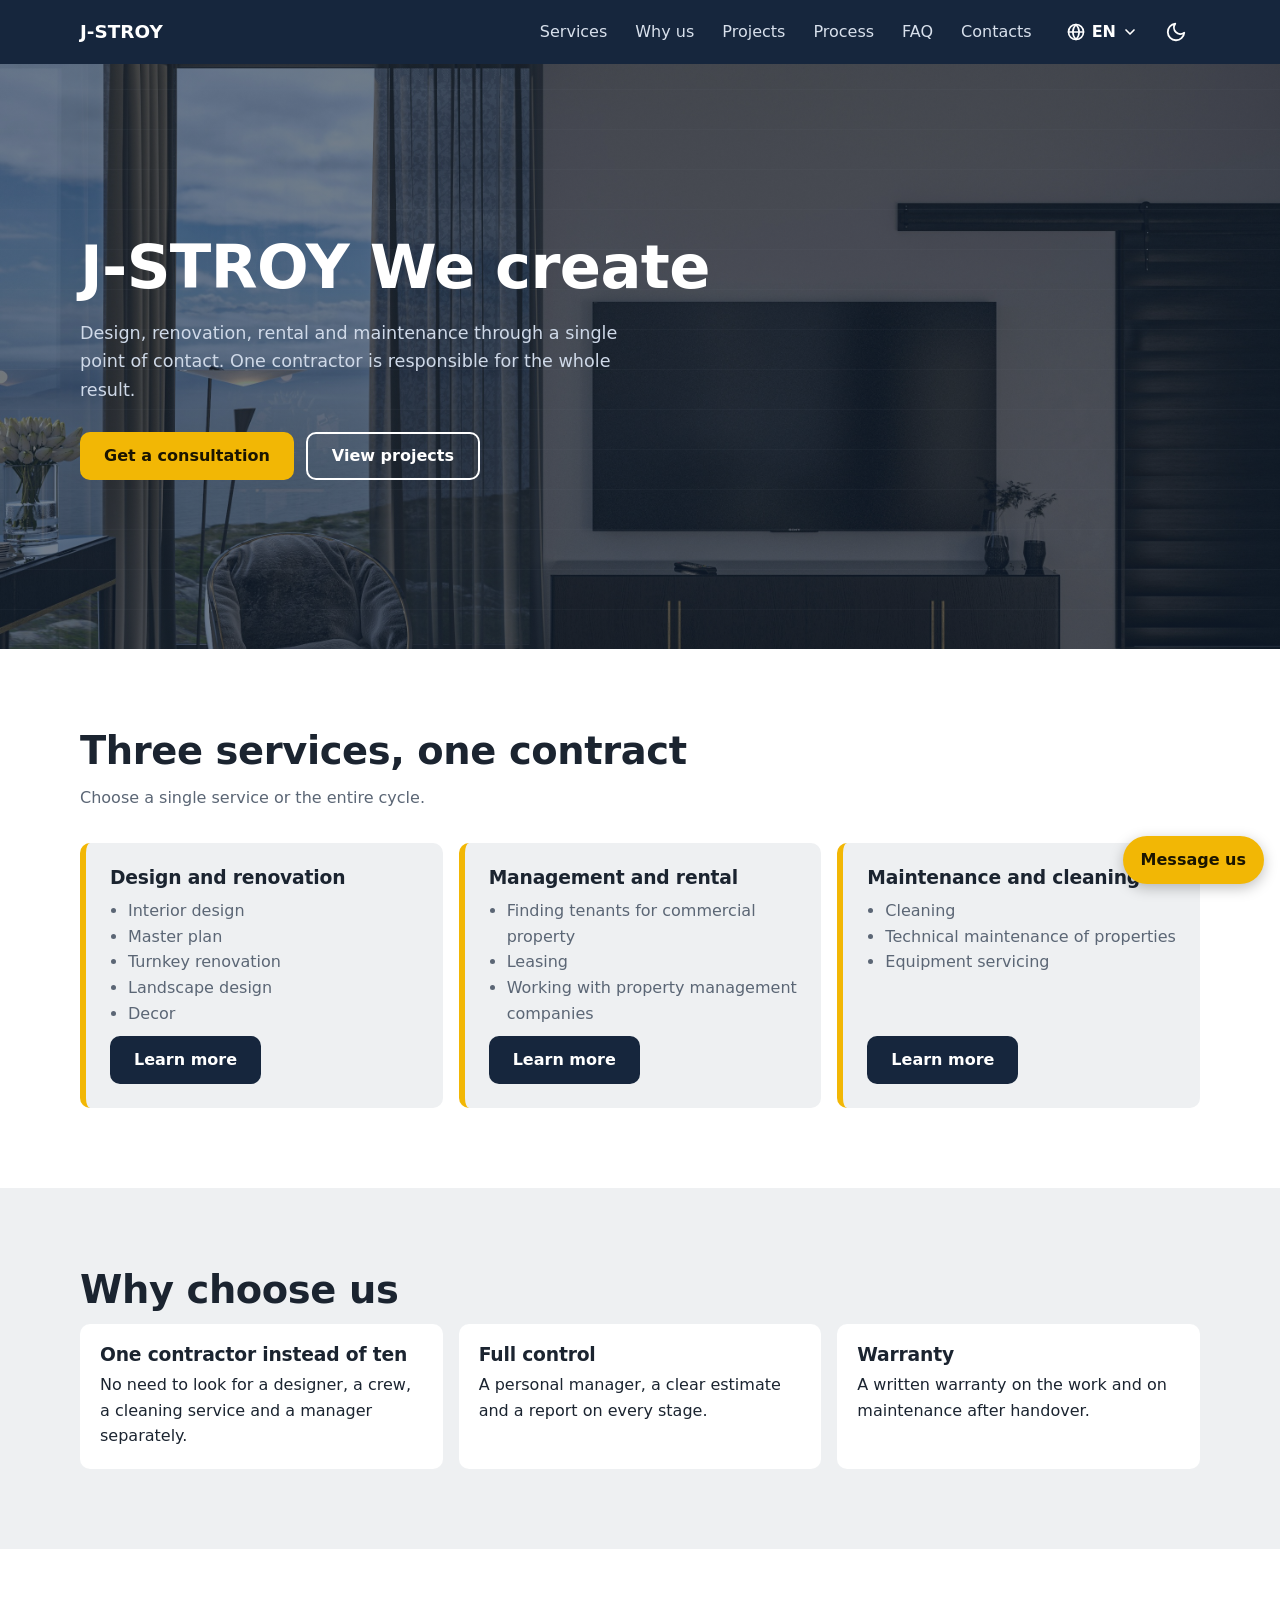
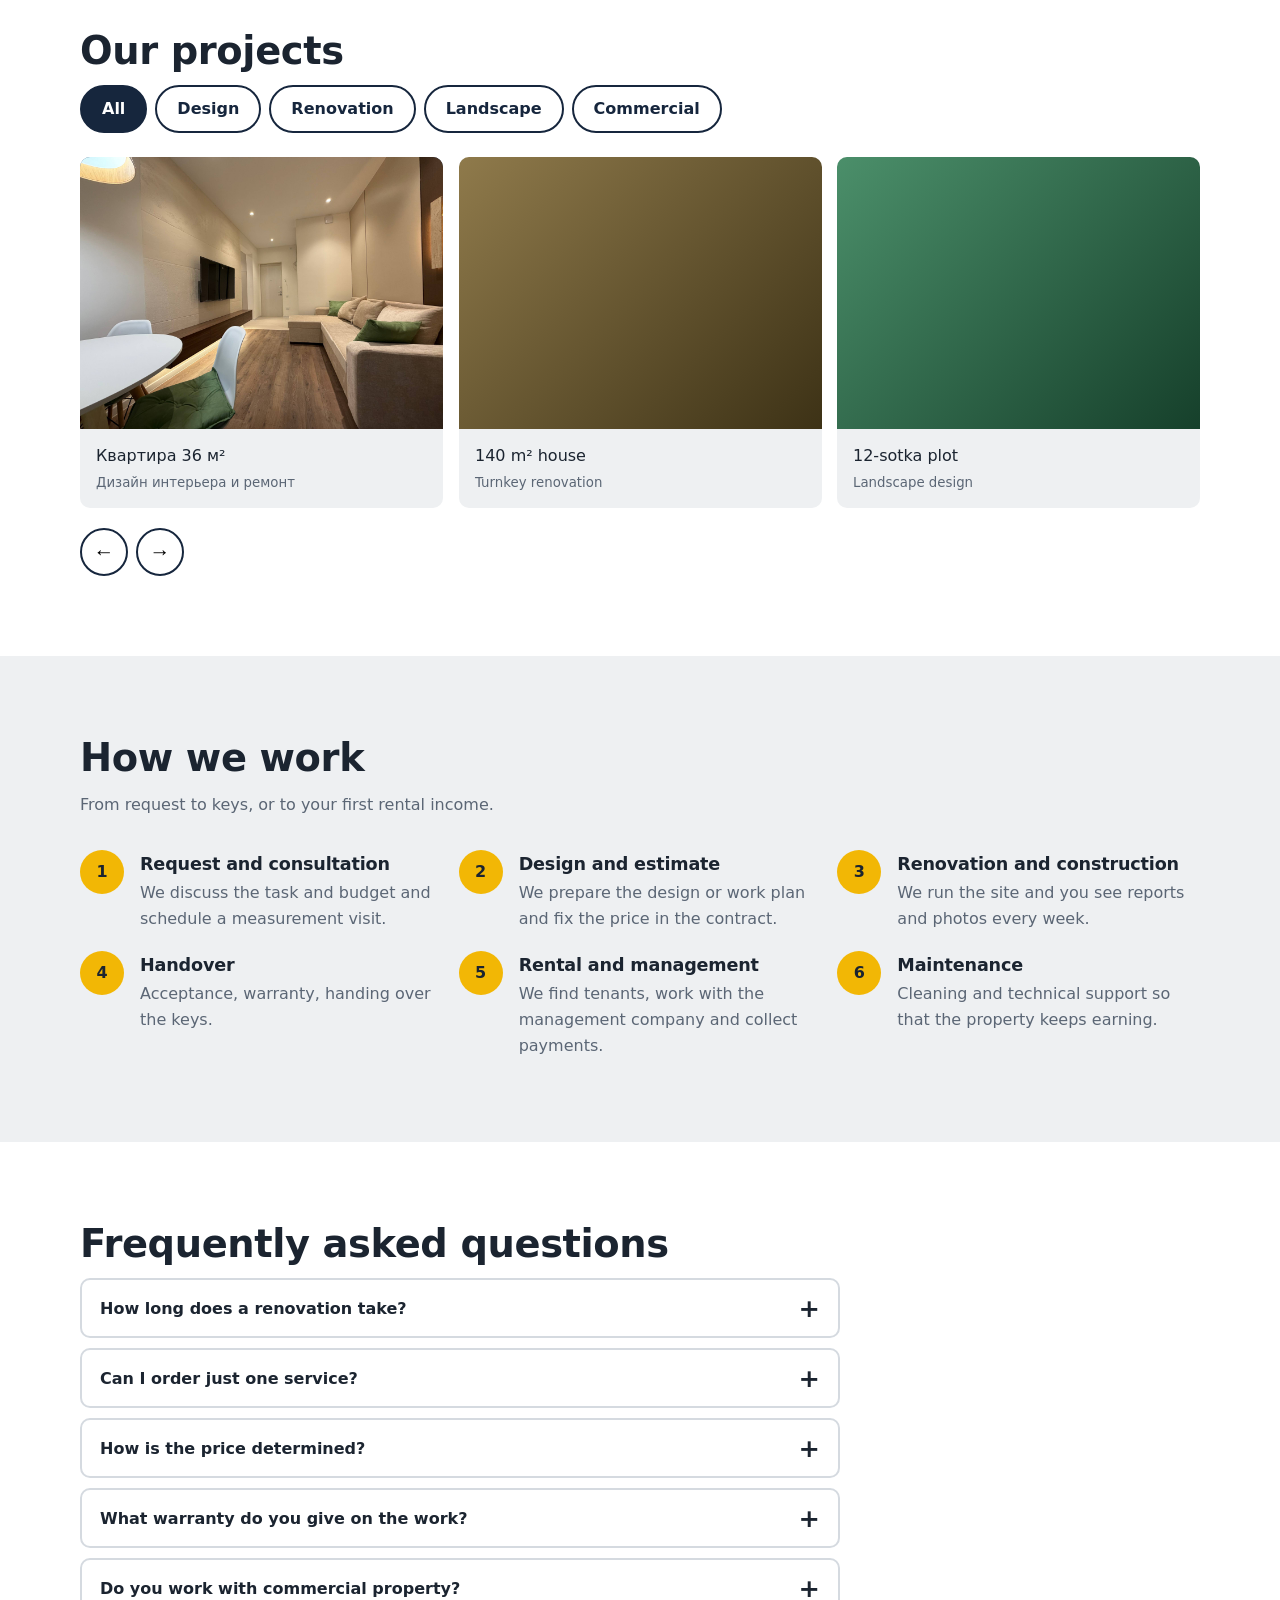
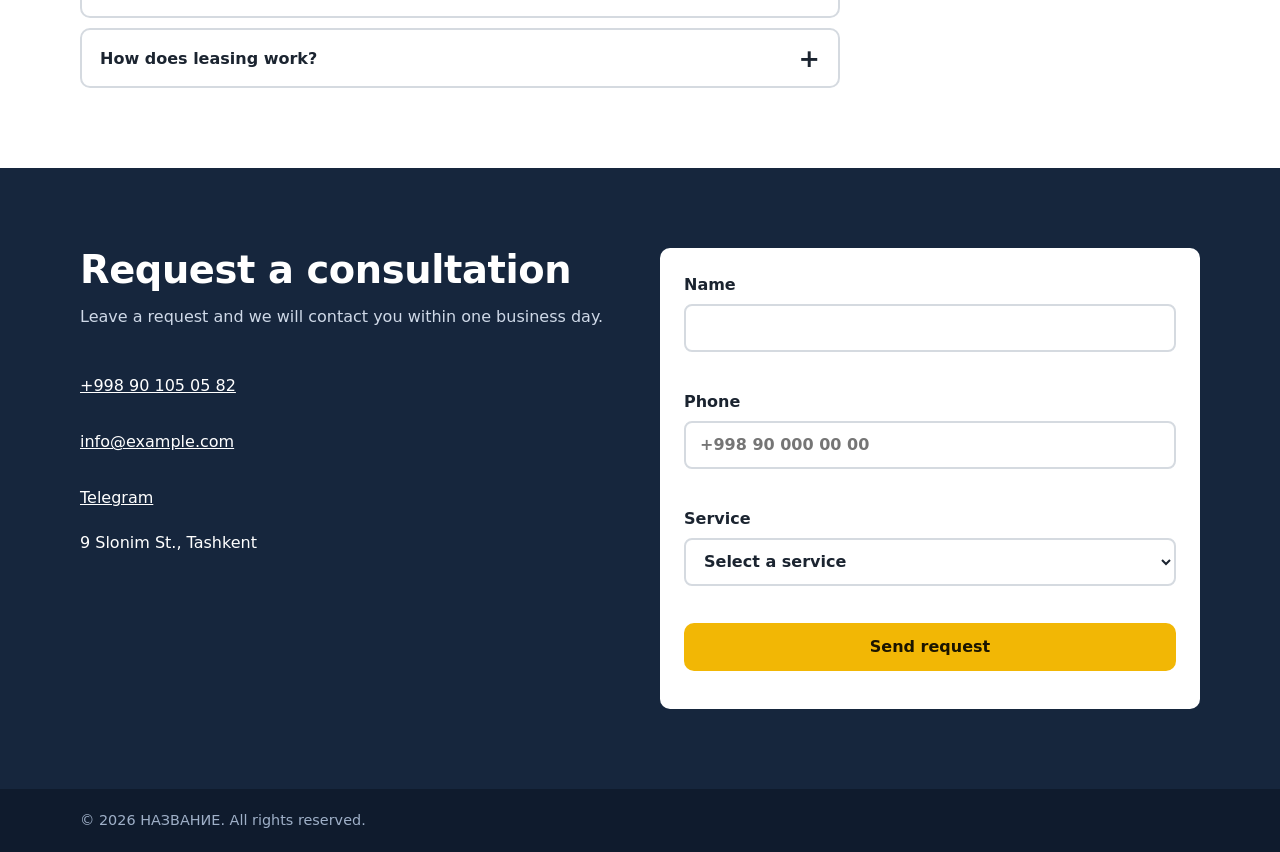
==== commit b14c2cec: "Add image processing script and update portfolio projects" ====
--- a/index.html
+++ b/index.html
@@ -93,13 +93,12 @@
    <button aria-pressed="true" data-f="all">Все</button><button aria-pressed="false" data-f="design">Дизайн</button><button aria-pressed="false" data-f="repair">Ремонт</button><button aria-pressed="false" data-f="landscape">Ландшафт</button><button aria-pressed="false" data-f="commerce">Коммерция</button>
   </div>
   <div class="track" tabindex="0" aria-label="Галерея проектов, листайте вбок">
-   <!-- Фото кейса: img/&lt;slug&gt;/1-480.webp и 1-960.webp -->
-   <figure class="case" data-cat="design" data-img="img/kvartira-78/1" style="--a:#4b6a8f;--b:#16263d"><div class="ph"></div><figcaption><a href="projects/kvartira-78.html">Квартира 78 м²</a><br><small>Дизайн интерьера</small></figcaption></figure>
-   <figure class="case" data-cat="repair" data-img="img/dom-140/1" style="--a:#8f7a4b;--b:#3d3216"><div class="ph"></div><figcaption><a href="projects/dom-140.html">Дом 140 м²</a><br><small>Ремонт под ключ</small></figcaption></figure>
-   <figure class="case" data-cat="landscape" data-img="img/uchastok-12-sotok/1" style="--a:#4b8f6a;--b:#16402b"><div class="ph"></div><figcaption><a href="projects/uchastok-12-sotok.html">Участок 12 соток</a><br><small>Ландшафтный дизайн</small></figcaption></figure>
-   <figure class="case" data-cat="commerce" data-img="img/ofis-320/1" style="--a:#8f4b5e;--b:#3d1623"><div class="ph"></div><figcaption><a href="projects/ofis-320.html">Офис 320 м²</a><br><small>Коммерческая недвижимость</small></figcaption></figure>
-   <figure class="case" data-cat="design" data-img="img/studiya-34/1" style="--a:#6a4b8f;--b:#2b1640"><div class="ph"></div><figcaption><a href="projects/studiya-34.html">Студия 34 м²</a><br><small>Дизайн интерьера</small></figcaption></figure>
-   <figure class="case" data-cat="repair" data-img="img/kafe-90/1" style="--a:#4b8f8a;--b:#16403d"><div class="ph"></div><figcaption><a href="projects/kafe-90.html">Кафе 90 м²</a><br><small>Ремонт под ключ</small></figcaption></figure>
+   <figure class="case" data-cat="design" data-img="images/portfolio/apart36/1" style="--a:#4b6a8f;--b:#16263d"><div class="ph"></div><figcaption><a href="projects/apart36.html">Квартира 36 м²</a><br><small>Дизайн интерьера и ремонт</small></figcaption></figure>
+   <figure class="case" data-cat="repair" data-img="images/portfolio/dom-140/1" style="--a:#8f7a4b;--b:#3d3216"><div class="ph"></div><figcaption><a href="projects/dom-140.html">Дом 140 м²</a><br><small>Ремонт под ключ</small></figcaption></figure>
+   <figure class="case" data-cat="landscape" data-img="images/portfolio/uchastok-12-sotok/1" style="--a:#4b8f6a;--b:#16402b"><div class="ph"></div><figcaption><a href="projects/uchastok-12-sotok.html">Участок 12 соток</a><br><small>Ландшафтный дизайн</small></figcaption></figure>
+   <figure class="case" data-cat="commerce" data-img="images/portfolio/ofis-320/1" style="--a:#8f4b5e;--b:#3d1623"><div class="ph"></div><figcaption><a href="projects/ofis-320.html">Офис 320 м²</a><br><small>Коммерческая недвижимость</small></figcaption></figure>
+   <figure class="case" data-cat="design" data-img="images/portfolio/studiya-34/1" style="--a:#6a4b8f;--b:#2b1640"><div class="ph"></div><figcaption><a href="projects/studiya-34.html">Студия 34 м²</a><br><small>Дизайн интерьера</small></figcaption></figure>
+   <figure class="case" data-cat="repair" data-img="images/portfolio/kafe-90/1" style="--a:#4b8f8a;--b:#16403d"><div class="ph"></div><figcaption><a href="projects/kafe-90.html">Кафе 90 м²</a><br><small>Ремонт под ключ</small></figcaption></figure>
   </div>
   <div class="arrows"><button data-dir="-1" aria-label="Назад">←</button><button data-dir="1" aria-label="Вперёд">→</button></div>
  </div>
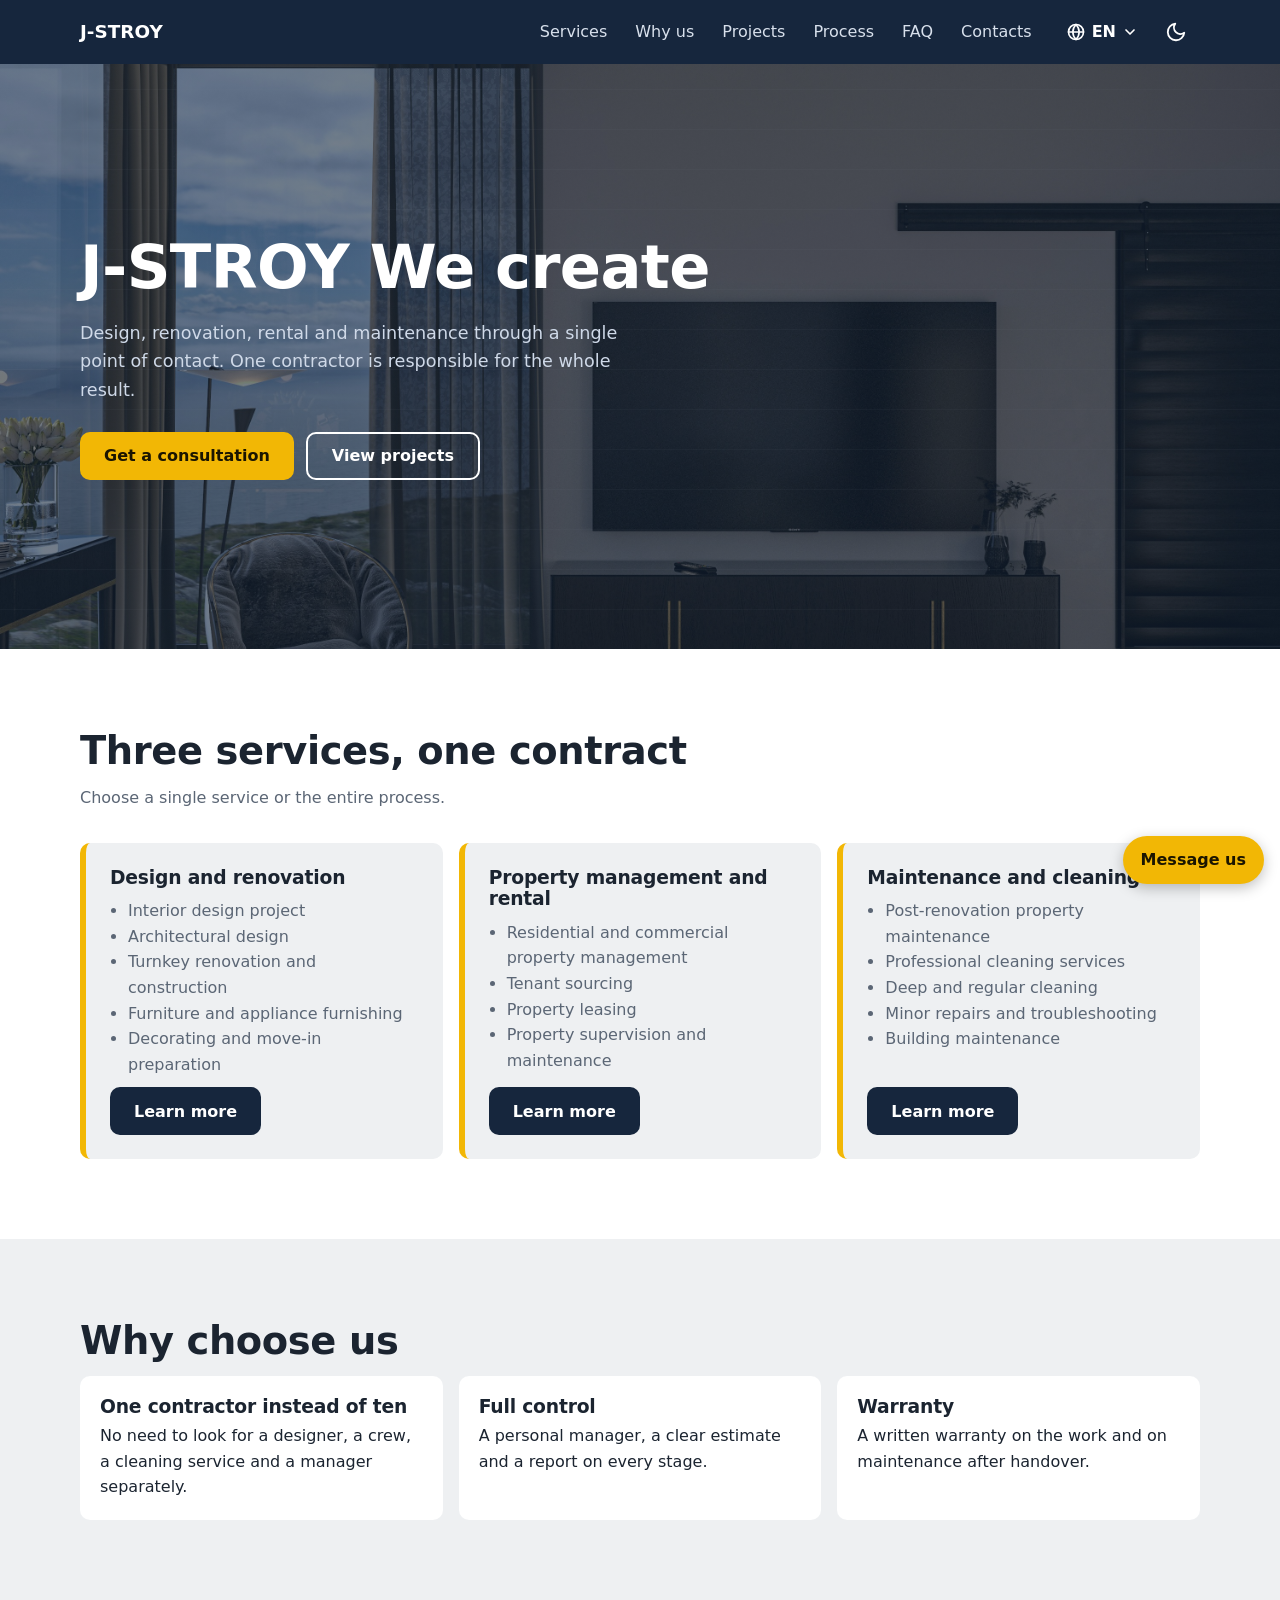
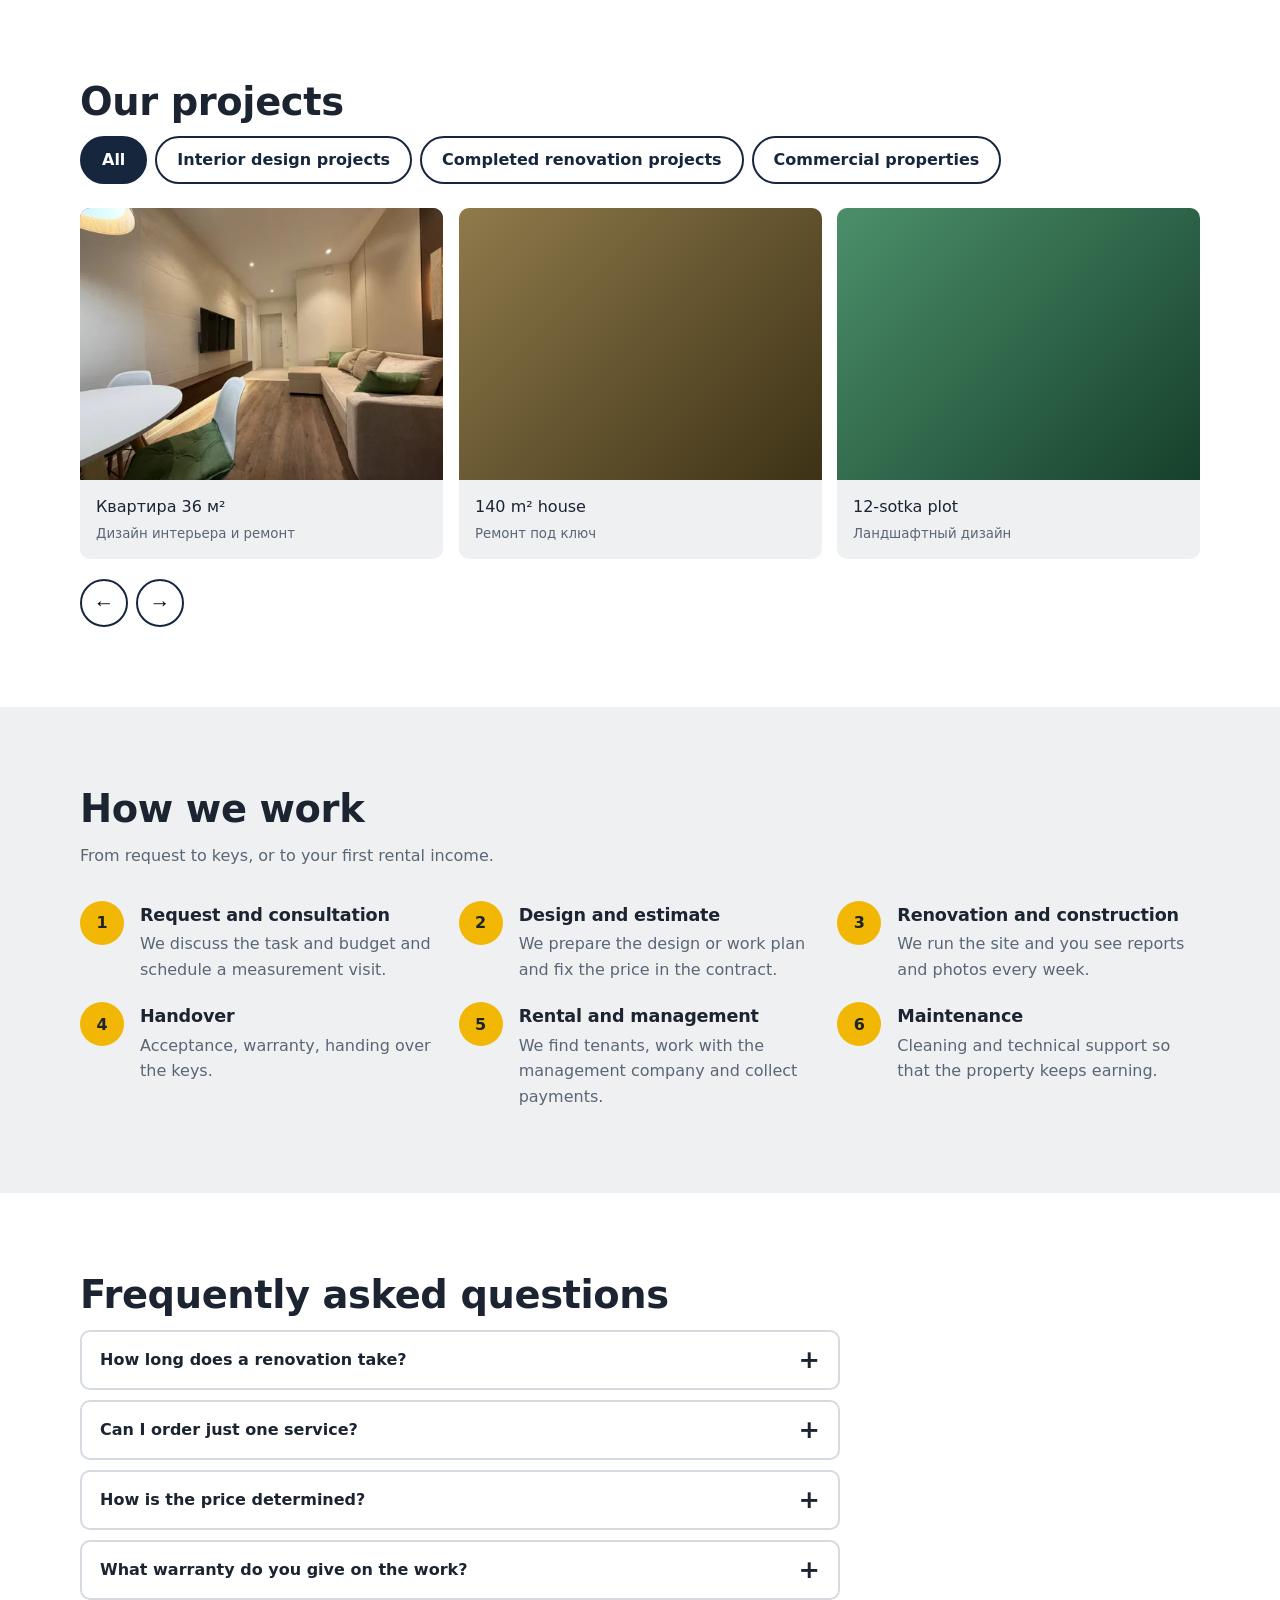
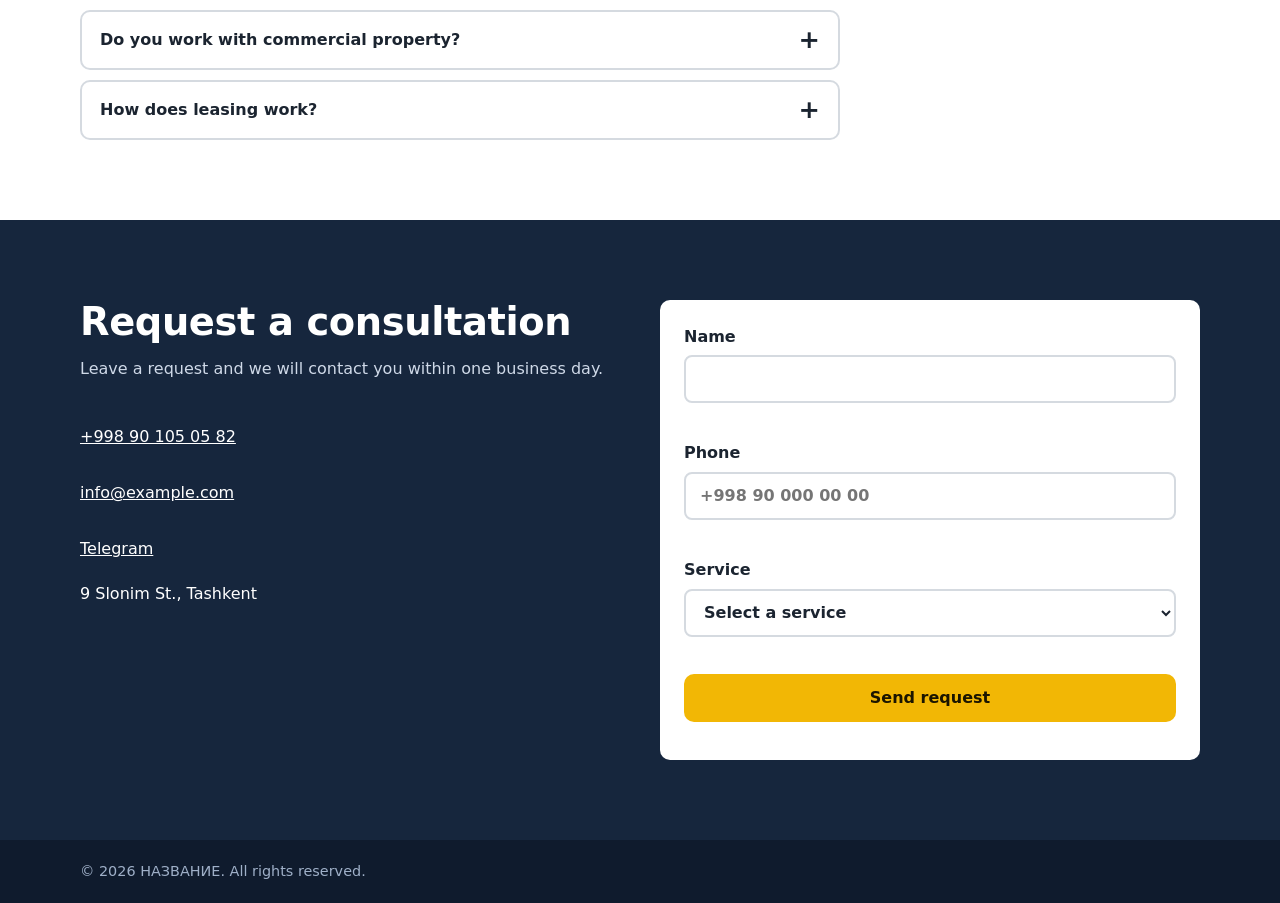
==== commit 8d67348d: "Update website translations and content" ====
--- a/index.html
+++ b/index.html
@@ -63,13 +63,16 @@
   <p class="lead">Берите одно направление или весь цикл целиком.</p>
   <div class="grid c3">
    <article class="card"><h3>Проектирование и ремонт</h3>
-    <ul><li>Дизайн интерьера</li><li>Генеральный план</li><li>Ремонт под ключ</li><li>Ландшафтный дизайн</li><li>Декор</li></ul>
+    <ul><li>Дизайн-проект интерьера</li><li>Архитектурное проектирование</li><li>Ремонт и строительство под ключ</li><li>Комплектация мебелью и техникой</li><li>Декор и подготовка к заселению</li></ul>
     <button class="btn" data-modal="design">Подробнее</button></article>
    <article class="card"><h3>Управление и аренда</h3>
-    <ul><li>Поиск арендаторов для коммерческой недвижимости</li><li>Сдача в аренду</li><li>Взаимодействие с управляющими компаниями</li></ul>
+    <ul><li>Управление жилой и коммерческой недвижимостью</li><li> Поиск арендаторов</li><li> Сдача недвижимости в аренду</li>
+      <li> Контроль и обслуживание объектов</li></ul>
     <button class="btn" data-modal="rent">Подробнее</button></article>
    <article class="card"><h3>Обслуживание и клининг</h3>
-    <ul><li>Клининг</li><li>Техническое обслуживание объектов</li><li>Обслуживание оборудования</li></ul>
+    <ul><li> Постремонтное обслуживание объектов</li><li>Профессиональный клининг</li><li>Генеральная и регулярная уборка</li>
+    <li>Мелкий ремонт и устранение неисправностей</li>
+  <li>Техническое обслуживание помещений</li></ul>
     <button class="btn" data-modal="service">Подробнее</button></article>
   </div>
  </div>
@@ -90,7 +93,7 @@
  <div class="wrap">
   <h2 id="h-port">Наши проекты</h2>
   <div class="filters" role="group" aria-label="Фильтр проектов">
-   <button aria-pressed="true" data-f="all">Все</button><button aria-pressed="false" data-f="design">Дизайн</button><button aria-pressed="false" data-f="repair">Ремонт</button><button aria-pressed="false" data-f="landscape">Ландшафт</button><button aria-pressed="false" data-f="commerce">Коммерция</button>
+   <button aria-pressed="true" data-f="all">Все</button><button aria-pressed="false" data-f="design">Дизайн-проекты</button><button aria-pressed="false" data-f="repair"> Реализованные ремонты</button><button aria-pressed="false" data-f="commerce">Коммерческие объекты</button>
   </div>
   <div class="track" tabindex="0" aria-label="Галерея проектов, листайте вбок">
    <figure class="case" data-cat="design" data-img="images/portfolio/apart36/1" style="--a:#4b6a8f;--b:#16263d"><div class="ph"></div><figcaption><a href="projects/apart36.html">Квартира 36 м²</a><br><small>Дизайн интерьера и ремонт</small></figcaption></figure>
--- a/style.css
+++ b/style.css
@@ -436,6 +436,9 @@
   border-radius: var(--r);
   padding: 24px;
   width: min(520px, calc(100% - 32px));
+  position: fixed;
+  inset: 0;
+  margin: auto;
 }
 dialog::backdrop {
   background: rgba(10, 20, 35, 0.6);
@@ -883,6 +886,7 @@
 #lb .ph img {
   object-fit: contain;
   background: #0d1626;
+  max-height: 80dvh;
 }
 #lb .bar2 {
   display: flex;
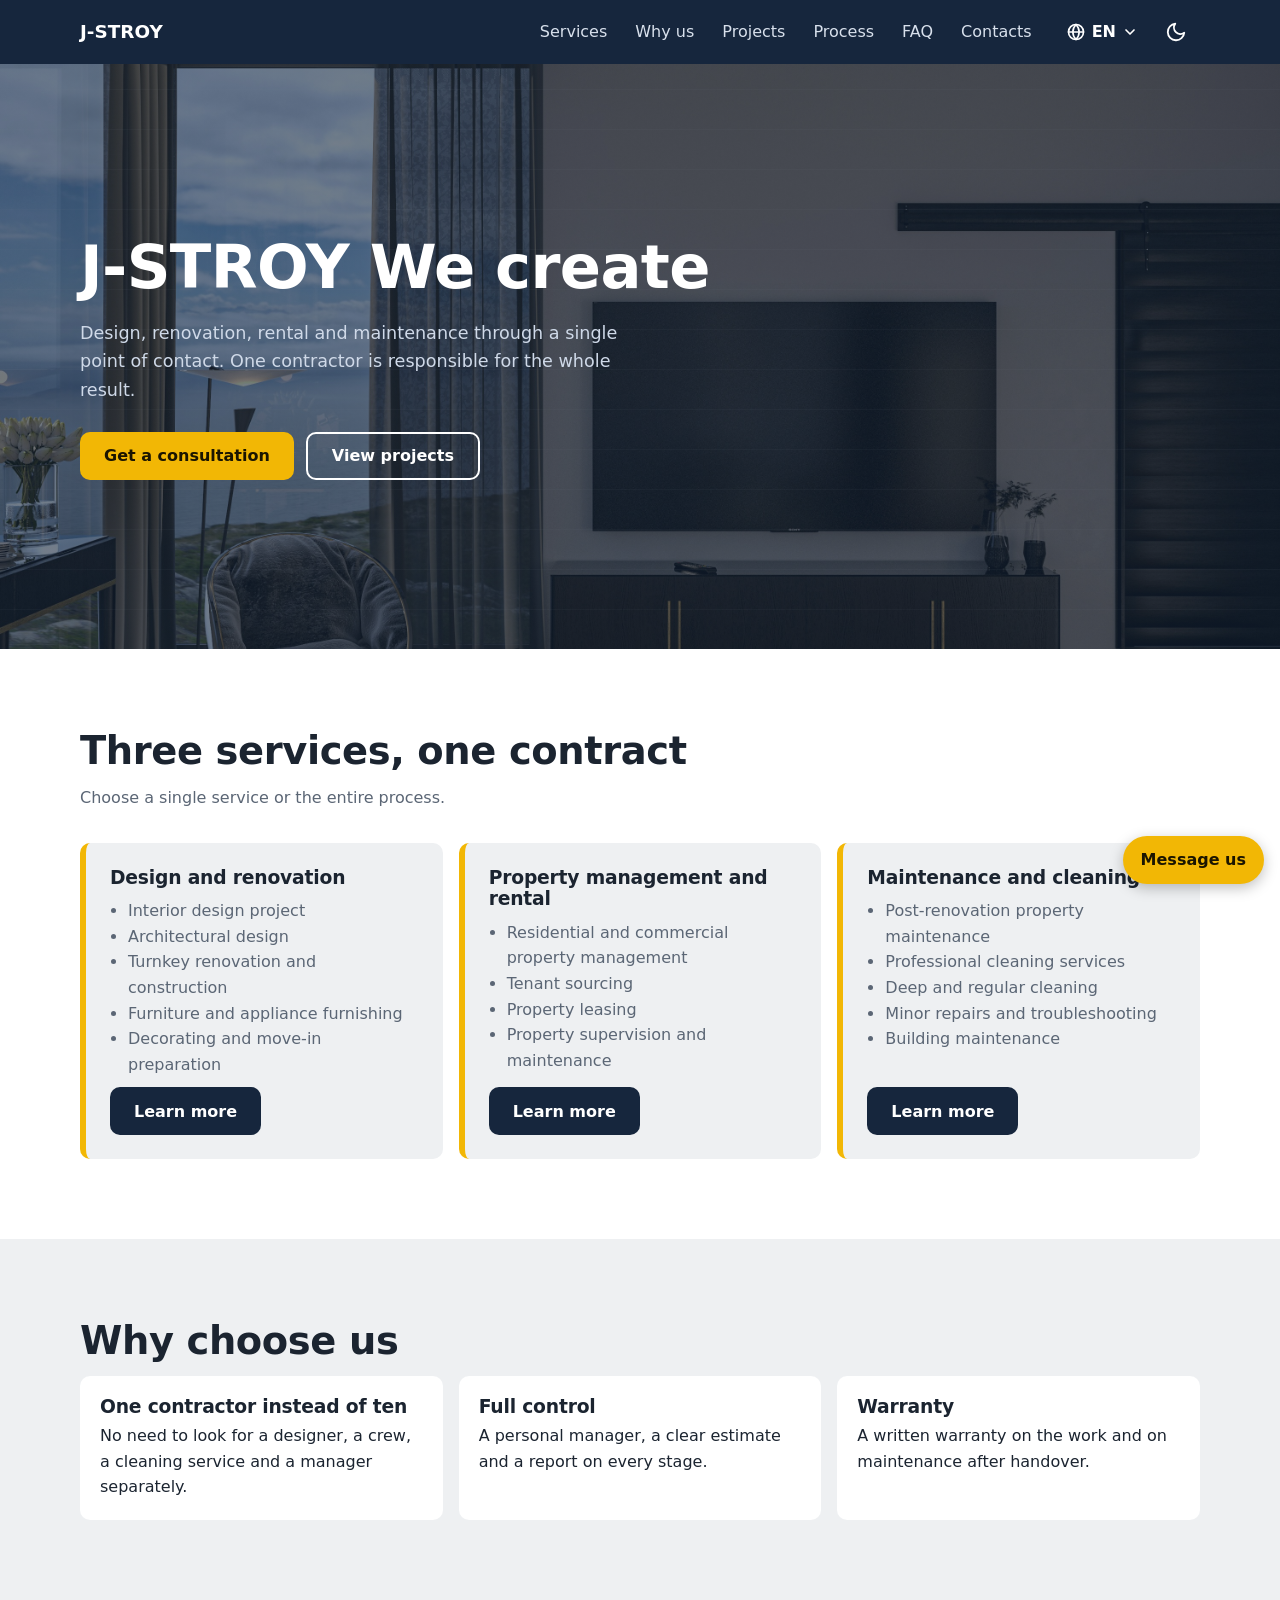
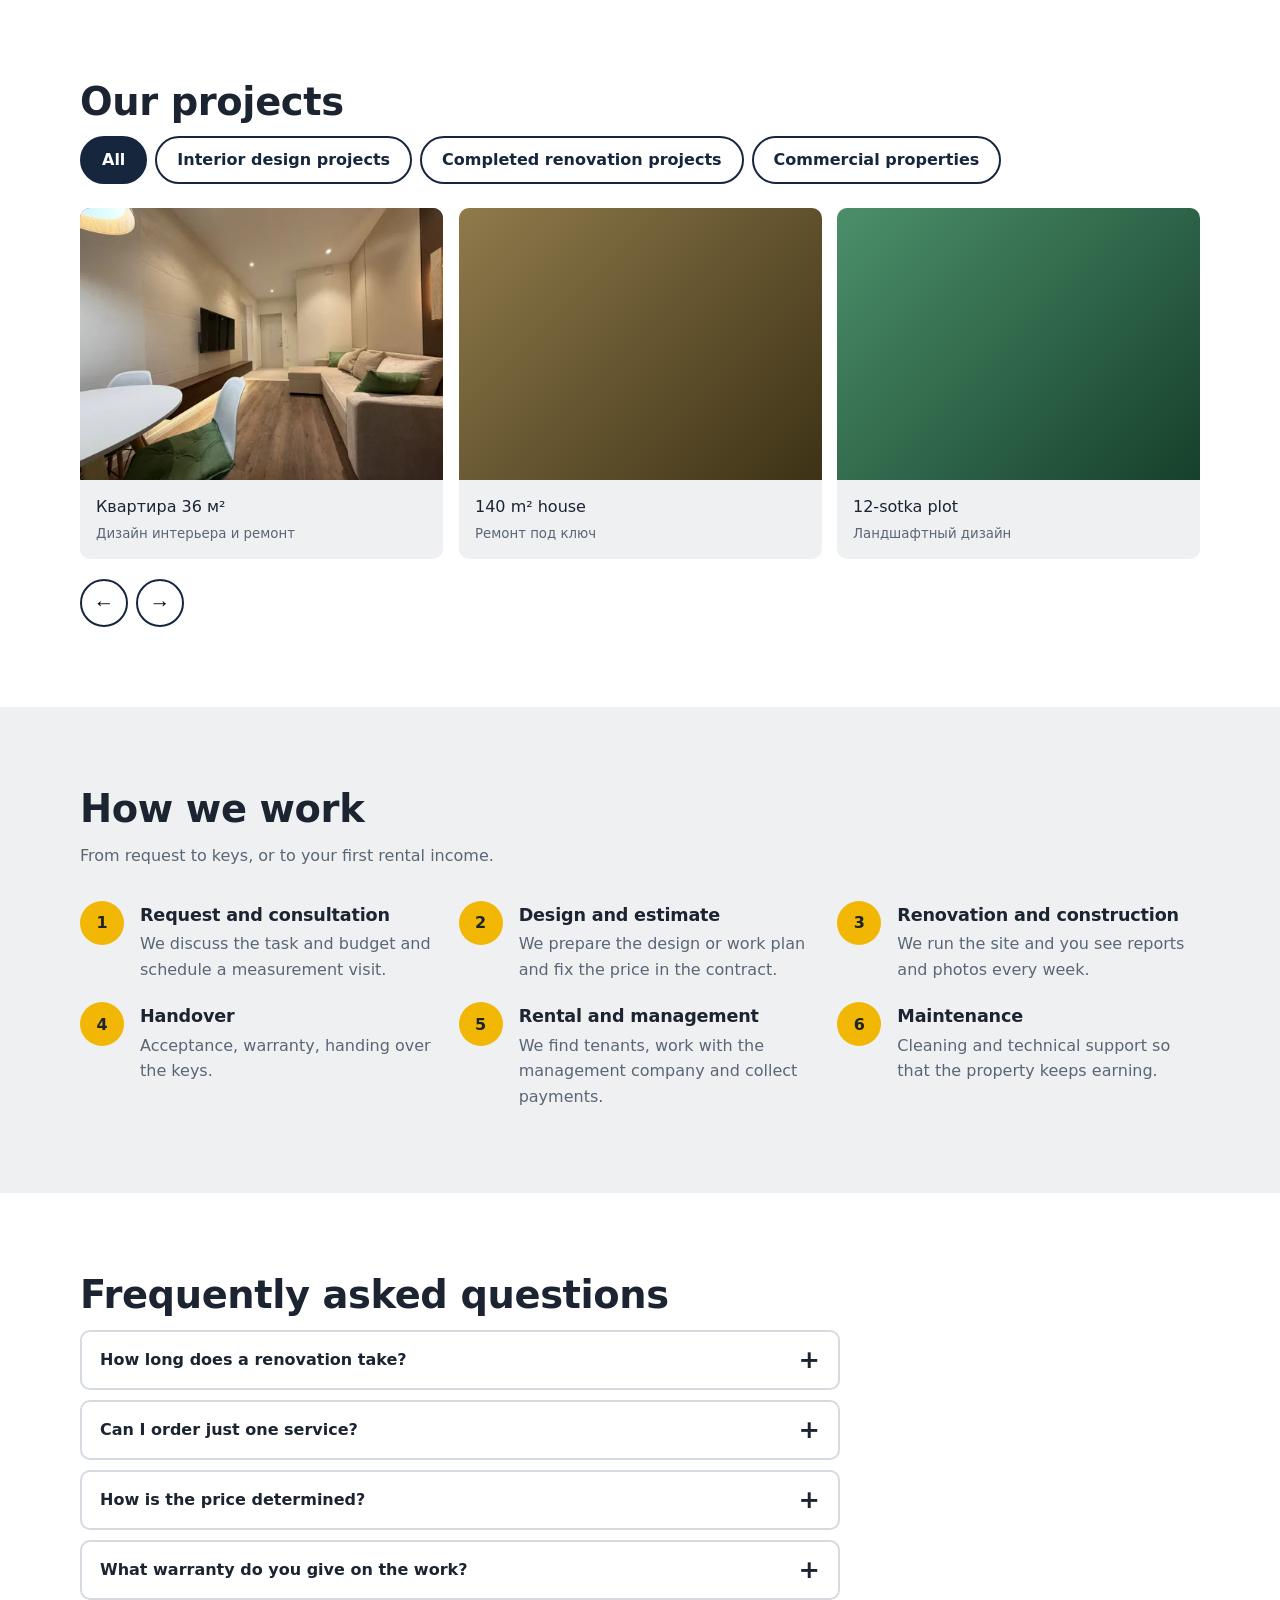
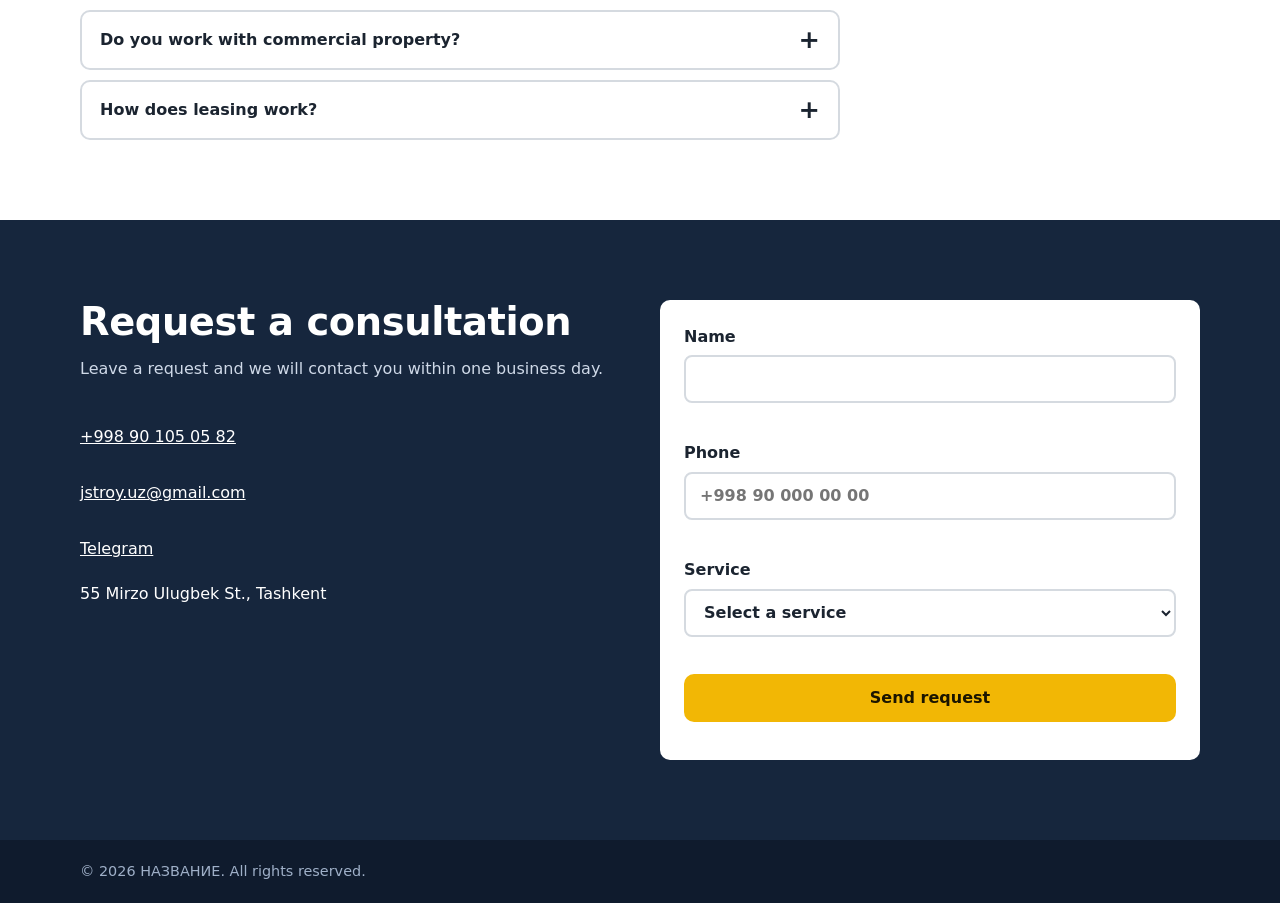
==== commit 6e73070e: "feat(modal): expand service details and close on anchor click" ====
--- a/index.html
+++ b/index.html
@@ -5,13 +5,13 @@
 <meta name="viewport" content="width=device-width, initial-scale=1.0">
 <title>Ремонт, строительство и управление недвижимостью под ключ | НАЗВАНИЕ</title>
 <meta name="description" content="Дизайн интерьера, ремонт под ключ, ландшафт, аренда и управление недвижимостью, клининг и обслуживание. Один подрядчик вместо десяти.">
-<link rel="canonical" href="https://example.com/">
+<link rel="canonical" href="https://j-stroy.uz/">
 <meta property="og:type" content="website">
 <meta property="og:locale" content="ru_RU">
 <meta property="og:title" content="Создаем, ремонтируем и управляем недвижимостью под ключ">
 <meta property="og:description" content="Полный цикл «в одно окно»: от проекта до сдачи в аренду и обслуживания.">
-<meta property="og:url" content="https://example.com/">
-<meta property="og:image" content="https://example.com/img/og.jpg">
+<meta property="og:url" content="https://j-stroy.uz/">
+<meta property="og:image" content="https://j-stroy.uz/img/og.jpg">
 <meta name="theme-color" content="#16263d">
 <link rel="stylesheet" href="style.css">
 </head>
@@ -63,8 +63,15 @@
   <p class="lead">Берите одно направление или весь цикл целиком.</p>
   <div class="grid c3">
    <article class="card"><h3>Проектирование и ремонт</h3>
-    <ul><li>Дизайн-проект интерьера</li><li>Архитектурное проектирование</li><li>Ремонт и строительство под ключ</li><li>Комплектация мебелью и техникой</li><li>Декор и подготовка к заселению</li></ul>
-    <button class="btn" data-modal="design">Подробнее</button></article>
+    <ul>
+      <li>Дизайн-проект интерьера</li>
+      <li>Архитектурное проектирование</li>
+      <li>Ремонт и строительство под ключ</li>
+      <li>Комплектация мебелью и техникой</li>
+      <li>Декор и подготовка к заселению</li>
+    </ul>
+    <button class="btn" data-modal="design">Подробнее</button>
+  </article>
    <article class="card"><h3>Управление и аренда</h3>
     <ul><li>Управление жилой и коммерческой недвижимостью</li><li> Поиск арендаторов</li><li> Сдача недвижимости в аренду</li>
       <li> Контроль и обслуживание объектов</li></ul>
@@ -136,10 +143,10 @@
    <p class="lead">Оставьте заявку, и мы свяжемся с вами в течение рабочего дня.</p>
    <address class="info">
     <a href="tel:+998901050582">+998 90 105 05 82</a>
-    <a href="mailto:info@example.com">info@example.com</a>
-    <a href="https://t.me/ViktoriaKimD" target="_blank" rel="noopener">Telegram</a>
+    <a href="mailto:jstroy.uz@gmail.com">jstroy.uz@gmail.com</a>
+    <a href="https://t.me/jstroy_uz" target="_blank" rel="noopener">Telegram</a>
     <!-- <a href="https://wa.me/+998901050582" target="_blank" rel="noopener">WhatsApp</a> -->
-    <span>Ташкент, ул. Слонима, 9</span>
+    <span>г. Ташкент, ул. Мирзо Улугбека, 55</span>
    </address>
   </div>
   <form id="lead" novalidate>
@@ -155,6 +162,7 @@
   </form>
  </div>
 </section>
+
 </main>
 
 <footer><div class="wrap">© <span id="y"></span> НАЗВАНИЕ. Все права защищены.</div></footer>
@@ -168,7 +176,7 @@
 </button>
 
 <div class="fab" id="fab">
- <div class="fab-links"><a class="tg" href="https://t.me/ViktoriaKimD" target="_blank" rel="noopener">Telegram</a><a class="wa" href="https://wa.me/+998901050582" target="_blank" rel="noopener">WhatsApp</a></div>
+ <div class="fab-links"><a class="tg" href="https://t.me/jstroy_uz" target="_blank" rel="noopener">Telegram</a><a class="wa" href="https://wa.me/+998901050582" target="_blank" rel="noopener">WhatsApp</a></div>
  <button aria-expanded="false" aria-label="Написать в мессенджер">Написать нам</button>
 </div>
 
@@ -178,7 +186,7 @@
  <a class="btn" href="#contact" id="m-cta">Получить консультацию</a>
 </dialog>
 
-
+<script src="js/lead-form.js" defer></script>
 <script src="js/main.js"></script>
 <script src="js/smooth.js"></script>
 <script src="js/scrollspy.js"></script>
--- a/style.css
+++ b/style.css
@@ -460,6 +460,46 @@
   cursor: pointer;
   margin: -12px -12px 0 0;
 }
+
+#modal {
+  display: none;
+}
+
+#modal[open] {
+  display: flex;
+  flex-direction: column;
+  position: fixed;
+  max-height: 85vh;
+  overflow: hidden;
+  padding: 20px;
+}
+
+#modal .x {
+  position: absolute;
+  top: 14px;
+  right: 14px;
+  left: auto;
+  margin: 0;
+}
+
+#m-body {
+  overflow-y: auto;
+  padding-right: 6px;
+  flex: 1 1 auto;
+}
+
+#m-body {
+  padding-bottom: 16px;
+}
+
+.m-slogan {
+  margin: 14px 0 0;
+}
+
+#m-cta {
+  margin-top: 12px;
+}
+
 /* motion */
 .btn,
 .card,
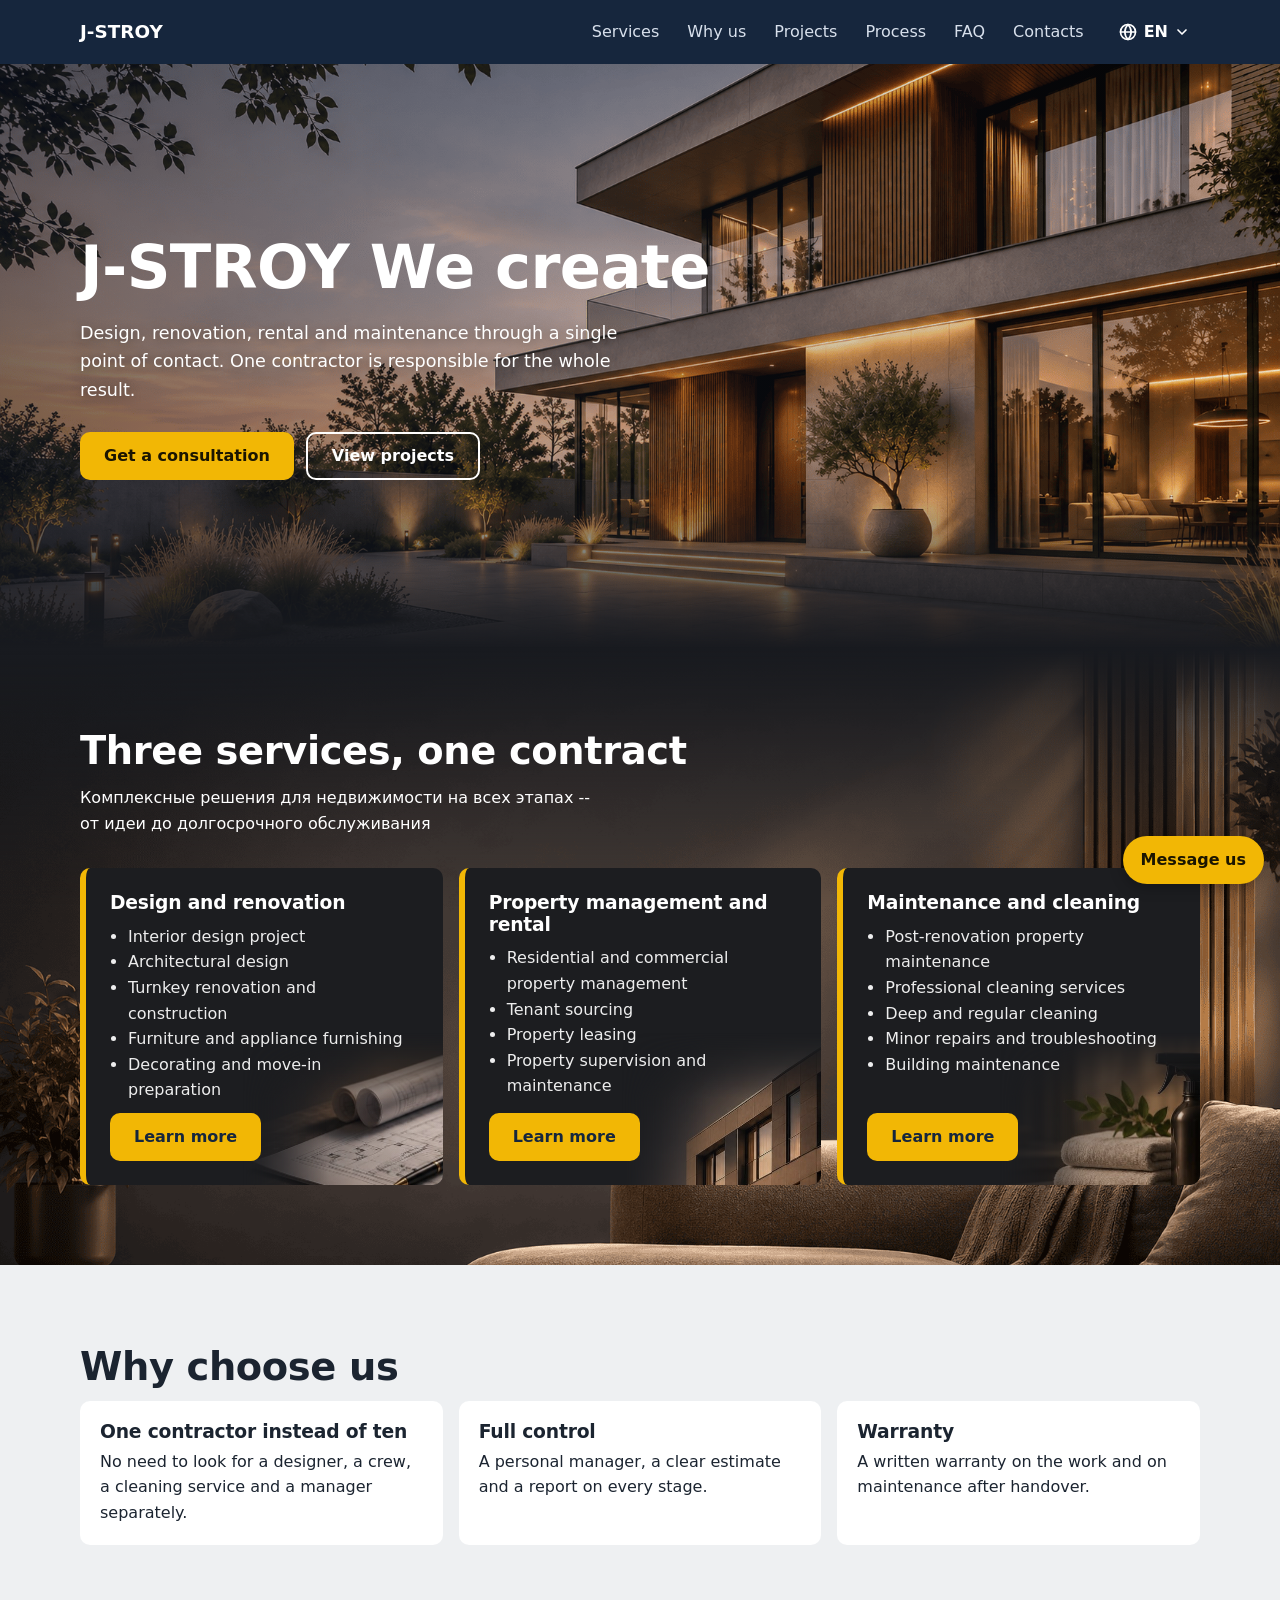
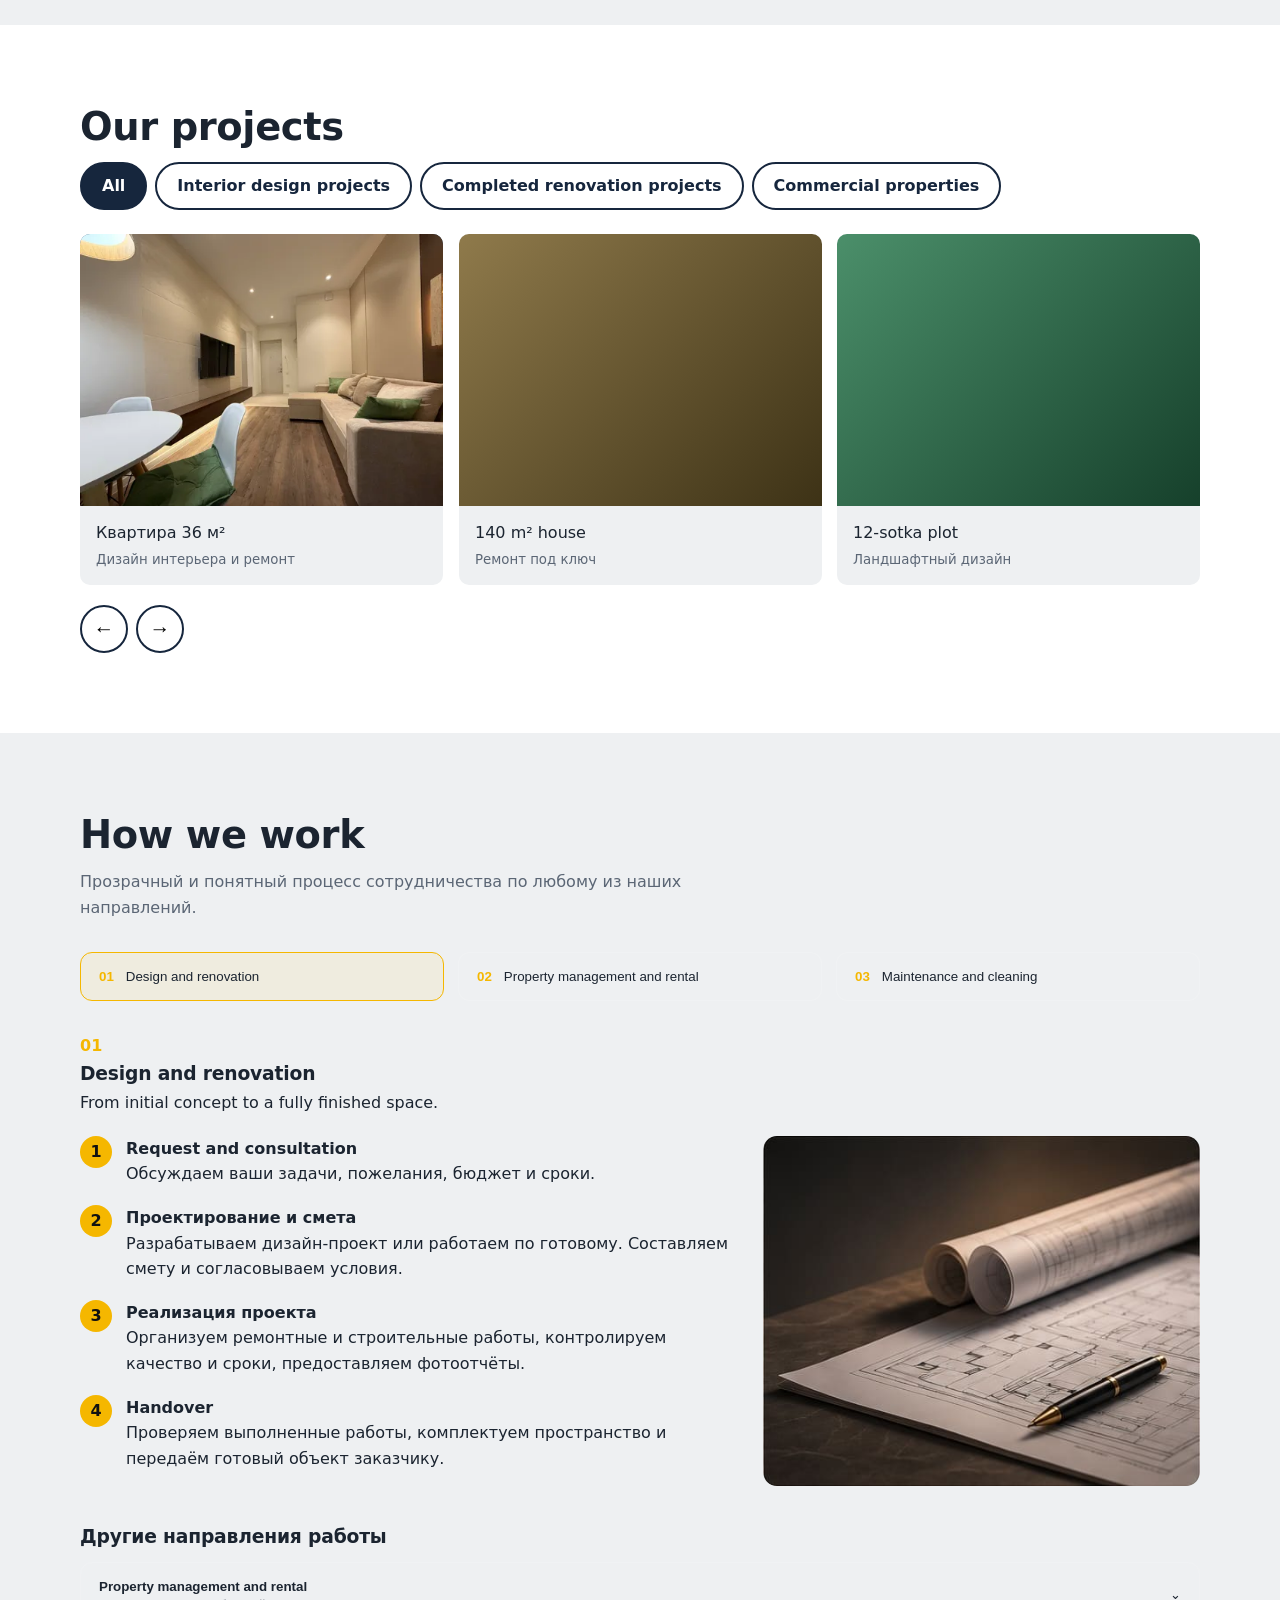
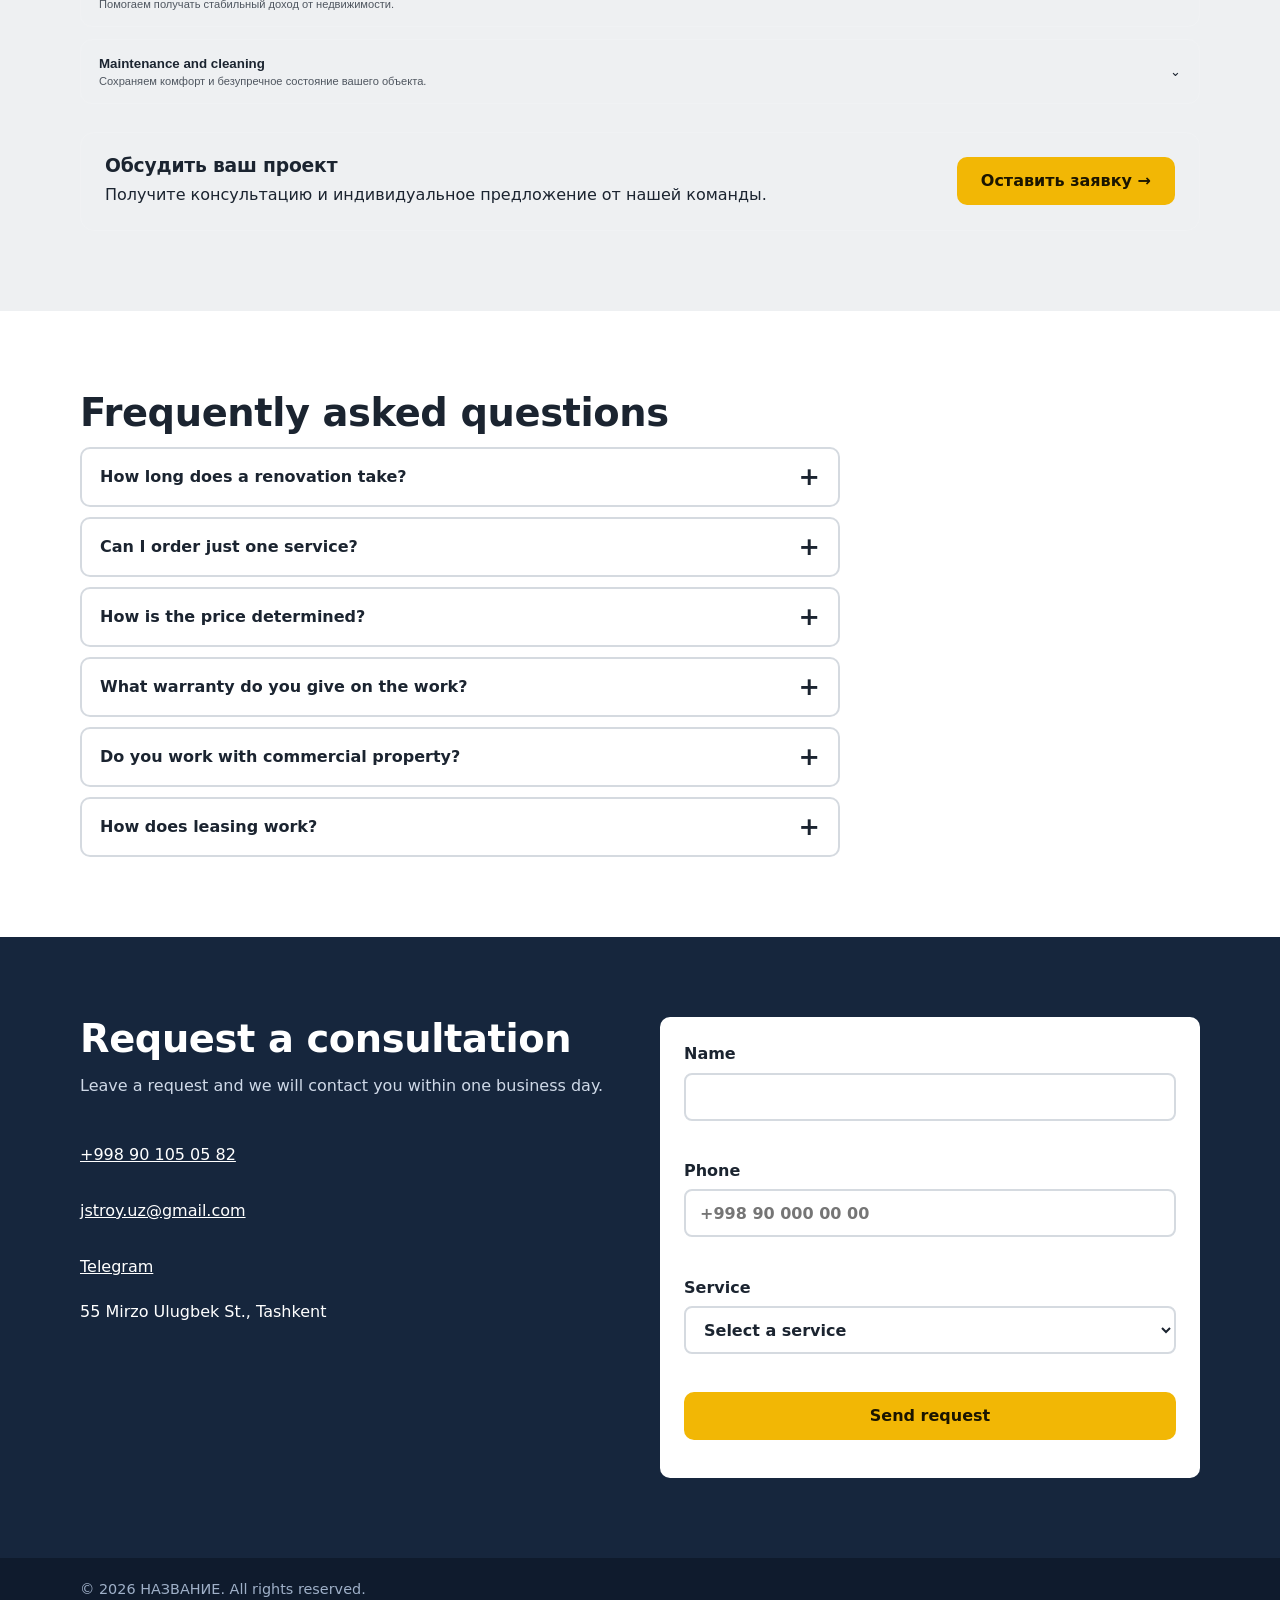
==== commit 4060becc: "feat(process): interactive tabs, steps and other directions block" ====
--- a/index.html
+++ b/index.html
@@ -31,10 +31,10 @@
     <li role="none"><button type="button" role="menuitemradio" aria-checked="false" data-lang="en" lang="en">English</button></li>
   </ul>
 </div>
-  <button class="theme-toggle" data-i18n-skip type="button" aria-label="Включить тёмную тему" aria-pressed="false">
+  <!-- <button class="theme-toggle" data-i18n-skip type="button" aria-label="Включить тёмную тему" aria-pressed="false">
   <svg class="i-moon" viewBox="0 0 24 24" width="22" height="22" fill="none" stroke="currentColor" stroke-width="2" stroke-linecap="round" stroke-linejoin="round" aria-hidden="true"><path d="M21 12.8A9 9 0 1 1 11.2 3a7 7 0 0 0 9.8 9.8z"/></svg>
   <svg class="i-sun" viewBox="0 0 24 24" width="22" height="22" fill="none" stroke="currentColor" stroke-width="2" stroke-linecap="round" aria-hidden="true"><circle cx="12" cy="12" r="4"/><path d="M12 2v2M12 20v2M4.9 4.9l1.4 1.4M17.7 17.7l1.4 1.4M2 12h2M20 12h2M4.9 19.1l1.4-1.4M17.7 6.3l1.4-1.4"/></svg>
-</button>
+</button> -->
   <button class="burger" aria-label="Открыть меню" aria-expanded="false">☰</button>
   <nav aria-label="Основная навигация"><ul>
    <li><a href="#services">Услуги</a></li><li><a href="#why">Почему мы</a></li><li><a href="#portfolio">Проекты</a></li><li><a href="#process">Этапы</a></li><li><a href="#faq">Вопросы</a></li><li><a href="#contact">Контакты</a></li>
@@ -60,7 +60,7 @@
 <section id="services" aria-labelledby="h-serv">
  <div class="wrap">
   <h2 id="h-serv">Три направления, один договор</h2>
-  <p class="lead">Берите одно направление или весь цикл целиком.</p>
+  <p class="lead">Комплексные решения для недвижимости на всех этапах -- <br> от идеи до долгосрочного  обслуживания</p>
   <div class="grid c3">
    <article class="card"><h3>Проектирование и ремонт</h3>
     <ul>
@@ -114,7 +114,44 @@
  </div>
 </section>
 
-<section id="process" class="why" aria-labelledby="h-proc">
+<section id="process" class="why proc-v2" aria-labelledby="h-proc">
+  <div class="wrap">
+    <h2 id="h-proc">Как мы работаем</h2>
+    <p class="lead">Прозрачный и понятный процесс сотрудничества по любому из наших направлений.</p>
+
+    <div class="proc-tabs" role="tablist" aria-label="Направления работы">
+      <button type="button" class="proc-tab is-active" role="tab" aria-selected="true" data-proc="design">
+        <span class="proc-tab-num">01</span>
+        <span class="proc-tab-title">Проектирование и ремонт</span>
+      </button>
+      <button type="button" class="proc-tab" role="tab" aria-selected="false" data-proc="rent">
+        <span class="proc-tab-num">02</span>
+        <span class="proc-tab-title">Управление и аренда</span>
+      </button>
+      <button type="button" class="proc-tab" role="tab" aria-selected="false" data-proc="service">
+        <span class="proc-tab-num">03</span>
+        <span class="proc-tab-title">Обслуживание и клининг</span>
+      </button>
+    </div>
+
+    <div id="proc-panel" class="proc-panel" role="tabpanel"></div>
+
+    <div class="proc-other">
+      <h3 class="proc-other-title">Другие направления работы</h3>
+      <div id="proc-other-list" class="proc-other-list"></div>
+    </div>
+
+    <div class="proc-cta-box">
+      <div>
+        <h3>Обсудить ваш проект</h3>
+        <p>Получите консультацию и индивидуальное предложение от нашей команды.</p>
+      </div>
+      <a href="#contact" class="btn">Оставить заявку →</a>
+    </div>
+  </div>
+</section>
+
+<!-- <section id="process" class="why" aria-labelledby="h-proc">
  <div class="wrap">
   <h2 id="h-proc">Как мы работаем</h2>
   <p class="lead">От заявки до ключей или первого дохода от аренды.</p>
@@ -127,7 +164,7 @@
    <li><h3>Обслуживание</h3><p>Клининг и техническая поддержка, чтобы объект приносил доход.</p></li>
   </ol>
  </div>
-</section>
+</section> -->
 
 <section id="faq" aria-labelledby="h-faq">
  <div class="wrap">
@@ -193,9 +230,9 @@
 <script src="js/theme.js"></script>
 <script src="js/totop.js"></script>
 <script src="js/i18n.js"></script>
-<script>
-(function(){try{var t=localStorage.getItem('theme');if(!t)t=matchMedia('(prefers-color-scheme: dark)').matches?'dark':'light';document.documentElement.dataset.theme=t;}catch(e){}})();
-</script>
+<script src="js/module.js"></script>
+
+
 </body>
 </html>
 
--- a/style.css
+++ b/style.css
@@ -142,27 +142,21 @@
 /* hero */
 .hero {
   background:
-    linear-gradient(rgba(22, 38, 61, 0.6), rgba(22, 38, 61, 0.6)),
-    repeating-linear-gradient(
-      0deg,
-      transparent 0 39px,
-      rgba(255, 255, 255, 0.06) 39px 40px
+    linear-gradient(
+      90deg,
+      rgba(14, 24, 41, 0.55) 0%,
+      rgba(22, 38, 61, 0.25) 45%,
+      rgba(22, 38, 61, 0.08) 100%
     ),
-    url('images/zaid-ali-1-Ss58K4D28-unsplash.jpg') center/cover no-repeat, 
-    repeating-linear-gradient(
-      90deg,
-      transparent 0 39px,
-      rgba(255, 255, 255, 0.06) 39px 40px
-    ),
+    url('images/hero_background.png') center/cover no-repeat,
     var(--ink);
   color: #fff;
-  padding: 72px 0 80px;
-
-  min-height: 65vh; /* Занимает минимум 65% высоты экрана */
-  display: flex;
-  align-items: center; /* Центрирует текст по вертикали */
+  min-height: 65vh;
+  display: flex;
+  align-items: center;
   padding: 80px 0;
 }
+
 .hero h1 {
   font-size: clamp(2rem, 8vw, 3.8rem);
   /* max-width: 18ch; */
@@ -170,15 +164,102 @@
 }
 .hero p {
   font-size: 1.1rem;
-  color: #cfd9e8;
+  color: #fff;
   max-width: 52ch;
   margin-bottom: 28px;
+  text-shadow: 0 2px 12px rgba(0, 0, 0, 0.45);
 }
 .hero .row {
   display: flex;
   flex-wrap: wrap;
   gap: 12px;
 }
+
+.hero {
+  position: relative;
+}
+
+.hero::after {
+  content: "";
+  position: absolute;
+  left: 0;
+  right: 0;
+  bottom: 0;
+  height: 160px;
+  background: linear-gradient(180deg, rgba(24, 26, 31, 0) 0%, #181a1f 100%);
+  pointer-events: none;
+}
+
+#services{
+position: relative;
+color: #fff;
+background:
+  linear-gradient(180deg, #181a1f 0%, rgba(24, 26, 31, 0.45) 140px, transparent 260px),
+  url('images/services_bg.png') center / cover no-repeat;
+}
+
+#services .lead{
+  color: #fff;
+}
+  
+#services .card {
+  position: relative;
+  overflow: hidden;
+  background: #1c1d20;
+ 
+
+}
+
+#services .card > * {
+  position: relative;
+  z-index: 2;
+}
+
+#services .card li {
+  color: rgba(255, 255, 255, 0.92);
+}
+
+#services .card::after {
+  content: "";
+  position: absolute;
+  right: -12%;
+  bottom: -10%;
+  width: 68%;
+  height: 58%;
+  pointer-events: none;
+  z-index: 1;
+  filter: brightness(1.12) contrast(1.06);
+
+  /* Мягкое растворение верхнего и левого краёв */
+  -webkit-mask-image:
+    linear-gradient(to bottom, transparent 0%, #000 35%),
+    linear-gradient(to right, transparent 0%, #000 35%);
+  -webkit-mask-composite: source-in;
+  mask-image:
+    linear-gradient(to bottom, transparent 0%, #000 35%),
+    linear-gradient(to right, transparent 0%, #000 35%);
+  mask-composite: intersect;
+}
+
+#services .card:nth-child(1)::after {
+  background:
+    linear-gradient(135deg, rgba(28, 29, 32, 0.88) 10%, rgba(28, 29, 32, 0.32) 60%, rgba(28, 29, 32, 0) 100%),
+    url('images/jstroy_service_design_remont.jpg') center / cover no-repeat;
+}
+
+#services .card:nth-child(2)::after {
+  background:
+    linear-gradient(135deg, rgba(28, 29, 32, 0.88) 10%, rgba(28, 29, 32, 0.32) 60%, rgba(28, 29, 32, 0) 100%),
+    url('images/jstroy_service_upravlenie_arenda-1.jpg') center / cover no-repeat;
+}
+
+#services .card:nth-child(3)::after {
+  background:
+    linear-gradient(135deg, rgba(28, 29, 32, 0.88) 10%, rgba(28, 29, 32, 0.32) 60%, rgba(28, 29, 32, 0) 100%),
+    url('images/jstroy_service_obsluzhivanie_klining.jpg') center / cover no-repeat;
+}
+
+
 /* cards */
 .grid {
   display: grid;
@@ -200,8 +281,7 @@
 }
 .card .btn {
   margin-top: auto;
-  background: var(--ink);
-  color: #fff;
+  color: var(--ink);
 }
 .why {
   background: var(--plaster);
@@ -431,73 +511,204 @@
   font-weight: 700;
 }
 /* modal */
-dialog {
-  border: 0;
-  border-radius: var(--r);
-  padding: 24px;
-  width: min(520px, calc(100% - 32px));
+#modal,
+#modal[open] {
+  display: flex;
+  flex-direction: column;
   position: fixed;
   inset: 0;
   margin: auto;
-}
-dialog::backdrop {
-  background: rgba(10, 20, 35, 0.6);
-}
-dialog h3 {
-  margin-bottom: 10px;
-}
-dialog ul {
-  padding-left: 18px;
-  margin: 10px 0 18px;
-}
-dialog .x {
-  float: right;
-  width: 48px;
-  height: 48px;
-  border: 0;
-  background: none;
-  font-size: 1.6rem;
-  cursor: pointer;
-  margin: -12px -12px 0 0;
-}
-
-#modal {
+  width: min(680px, calc(100% - 24px));
+  max-height: 86vh;
+  padding: 0;
+  border: 1px solid rgba(255, 255, 255, 0.1);
+  border-radius: 18px;
+  background: #141518;
+  color: #fff;
+  overflow: hidden;
+}
+
+#modal:not([open]) {
   display: none;
 }
 
-#modal[open] {
-  display: flex;
-  flex-direction: column;
-  position: fixed;
-  max-height: 85vh;
-  overflow: hidden;
-  padding: 20px;
+#modal::backdrop {
+  background: rgba(0, 0, 0, 0.75);
+  backdrop-filter: blur(4px);
+}
+
+#modal #m-title {
+  margin: 0;
+  padding: 20px 56px 6px 20px;
+  background: #1d2129;
+  color: #fff;
+  font-size: 22px;
+}
+
+#modal #m-body {
+  flex: 1 1 auto;
+  overflow-y: auto;
+  padding: 0 20px 16px;
+  background: #141518;
+  color: #fff;
+}
+
+#modal .m-hero {
+  background: #1d2129;
+  margin: 0 -20px 18px;
+  padding: 0 20px 20px;
+  border-bottom: 1px solid rgba(255, 255, 255, 0.08);
+}
+
+#modal .m-tag {
+  display: inline-block;
+  font-size: 11px;
+  font-weight: 700;
+  letter-spacing: 0.08em;
+  color: #f5c518;
+  margin-bottom: 6px;
+}
+
+#modal .m-sub,
+#modal .m-intro {
+  margin: 0 0 10px;
+  font-size: 14px;
+  line-height: 1.45;
+  color: rgba(255, 255, 255, 0.78);
+}
+
+#modal .m-cover {
+  width: 100%;
+  height: 210px;
+  object-fit: cover;
+  border-radius: 12px;
+  margin-top: 8px;
+  display: block;
+}
+
+#modal .m-group-title {
+  margin: 0 0 12px;
+  font-size: 16px;
+  color: #fff;
+}
+
+#modal .m-grid {
+  display: grid;
+  grid-template-columns: repeat(2, minmax(0, 1fr));
+  gap: 12px;
+}
+
+#modal .m-sec {
+  background: #363739;
+  border: 1px solid rgba(255, 255, 255, 0.07);
+  border-radius: 12px;
+  padding: 14px;
+}
+
+#modal .m-sec-head {
+  display: flex;
+  align-items: center;
+  gap: 8px;
+  margin-bottom: 8px;
+}
+
+#modal .m-sec-head h4 {
+  margin: 0;
+  font-size: 14px;
+  color: #fff;
+}
+
+#modal .m-icon {
+  font-size: 16px;
+  line-height: 1;
+}
+
+#modal .m-sec ul {
+  margin: 0;
+  padding-left: 16px;
+}
+
+#modal .m-sec li {
+  font-size: 12.5px;
+  line-height: 1.4;
+  color: rgba(255, 255, 255, 0.78);
+  margin-bottom: 4px;
+}
+
+#modal .m-approach {
+  margin-top: 16px;
+  padding-top: 14px;
+  border-top: 1px solid rgba(255, 255, 255, 0.08);
+}
+
+#modal .m-approach h4 {
+  margin: 0 0 6px;
+  font-size: 15px;
+  color: #fff;
+}
+
+#modal .m-approach p {
+  margin: 0;
+  font-size: 13.5px;
+  line-height: 1.5;
+  color: rgba(255, 255, 255, 0.82);
+}
+
+#modal .m-slogan {
+  margin: 12px 0 0;
+  font-size: 13.5px;
+  color: #f5c518;
 }
 
 #modal .x {
   position: absolute;
   top: 14px;
   right: 14px;
-  left: auto;
-  margin: 0;
-}
-
-#m-body {
-  overflow-y: auto;
-  padding-right: 6px;
-  flex: 1 1 auto;
-}
-
-#m-body {
-  padding-bottom: 16px;
-}
-
-.m-slogan {
-  margin: 14px 0 0;
-}
-
-#m-cta {
-  margin-top: 12px;
+  width: 36px;
+  height: 36px;
+  border: 0;
+  border-radius: 50%;
+  background: rgba(255, 255, 255, 0.1);
+  color: #fff;
+  font-size: 1.3rem;
+  line-height: 1;
+  cursor: pointer;
+  z-index: 5;
+}
+
+#modal #m-cta {
+  margin: 12px 20px 20px;
+}
+
+/* Firefox */
+#modal #m-body {
+  scrollbar-width: thin;
+  scrollbar-color: rgba(255, 255, 255, 0.22) transparent;
+}
+
+/* Chrome, Edge, Safari */
+#modal #m-body::-webkit-scrollbar {
+  width: 6px;
+}
+
+#modal #m-body::-webkit-scrollbar-track {
+  background: transparent;
+  margin: 6px 0;
+}
+
+#modal #m-body::-webkit-scrollbar-thumb {
+  background: rgba(255, 255, 255, 0.2);
+  border-radius: 999px;
+}
+
+#modal #m-body::-webkit-scrollbar-thumb:hover {
+  background: rgba(245, 197, 24, 0.55);
+}
+
+@media (max-width: 560px) {
+  #modal .m-grid {
+    grid-template-columns: 1fr;
+  }
 }
 
 /* motion */
@@ -1274,4 +1485,149 @@
   transition: stroke-dashoffset 0.15s linear;
 }
 .to-top .arrow { transition: transform 0.25s; }
-.to-top:hover .arrow { transform: translateY(-2px); }+.to-top:hover .arrow { transform: translateY(-2px); }
+
+
+
+.proc-tabs {
+  display: grid;
+  grid-template-columns: repeat(3, minmax(0, 1fr));
+  gap: 14px;
+  margin: 24px 0 32px;
+}
+
+.proc-tab {
+  display: flex;
+  align-items: center;
+  gap: 12px;
+  padding: 16px 18px;
+  border-radius: 12px;
+  border: 1px solid rgba(255, 255, 255, .12);
+  background: rgba(255, 255, 255, .03);
+  color: inherit;
+  text-align: left;
+  cursor: pointer;
+}
+
+.proc-tab.is-active {
+  border-color: #f5b700;
+  background: rgba(245, 183, 0, .08);
+}
+
+.proc-tab-num {
+  font-weight: 700;
+  color: #f5b700;
+}
+
+.proc-num {
+  display: block;
+  font-weight: 700;
+  color: #f5b700;
+  margin-bottom: 4px;
+}
+
+.proc-body {
+  display: grid;
+  grid-template-columns: minmax(0, 1.2fr) minmax(0, .8fr);
+  gap: 28px;
+  align-items: start;
+  margin-top: 20px;
+}
+
+.proc-steps {
+  list-style: none;
+  margin: 0;
+  padding: 0;
+  display: grid;
+  gap: 18px;
+}
+
+.proc-step {
+  display: grid;
+  grid-template-columns: 32px minmax(0, 1fr);
+  gap: 14px;
+  align-items: start;
+}
+
+.proc-step-idx {
+  width: 32px;
+  height: 32px;
+  border-radius: 50%;
+  background: #f5b700;
+  color: #111;
+  font-weight: 700;
+  display: grid;
+  place-items: center;
+}
+
+.proc-media img {
+  width: 100%;
+  border-radius: 14px;
+  object-fit: cover;
+  display: block;
+}
+
+.proc-other {
+  margin-top: 40px;
+}
+
+.proc-other-list {
+  display: grid;
+  gap: 12px;
+  margin-top: 14px;
+}
+
+.proc-acc-item {
+  border: 1px solid rgba(255, 255, 255, .12);
+  border-radius: 12px;
+  overflow: hidden;
+}
+
+.proc-acc-btn {
+  width: 100%;
+  padding: 16px 18px;
+  background: transparent;
+  color: inherit;
+  border: 0;
+  display: flex;
+  justify-content: space-between;
+  align-items: center;
+  text-align: left;
+  cursor: pointer;
+}
+
+.proc-acc-btn small {
+  display: block;
+  opacity: .75;
+  margin-top: 4px;
+}
+
+.proc-acc-body {
+  padding: 0 18px 16px;
+}
+
+.proc-cta-box {
+  margin-top: 28px;
+  padding: 22px 24px;
+  border-radius: 14px;
+  border: 1px solid rgba(255, 255, 255, .12);
+  display: flex;
+  justify-content: space-between;
+  align-items: center;
+  gap: 16px;
+}
+
+@media (max-width: 768px) {
+  .proc-tabs {
+    grid-template-columns: 1fr;
+  }
+
+  .proc-body {
+    grid-template-columns: 1fr;
+  }
+
+  .proc-cta-box {
+    flex-direction: column;
+    align-items: flex-start;
+  }
+}
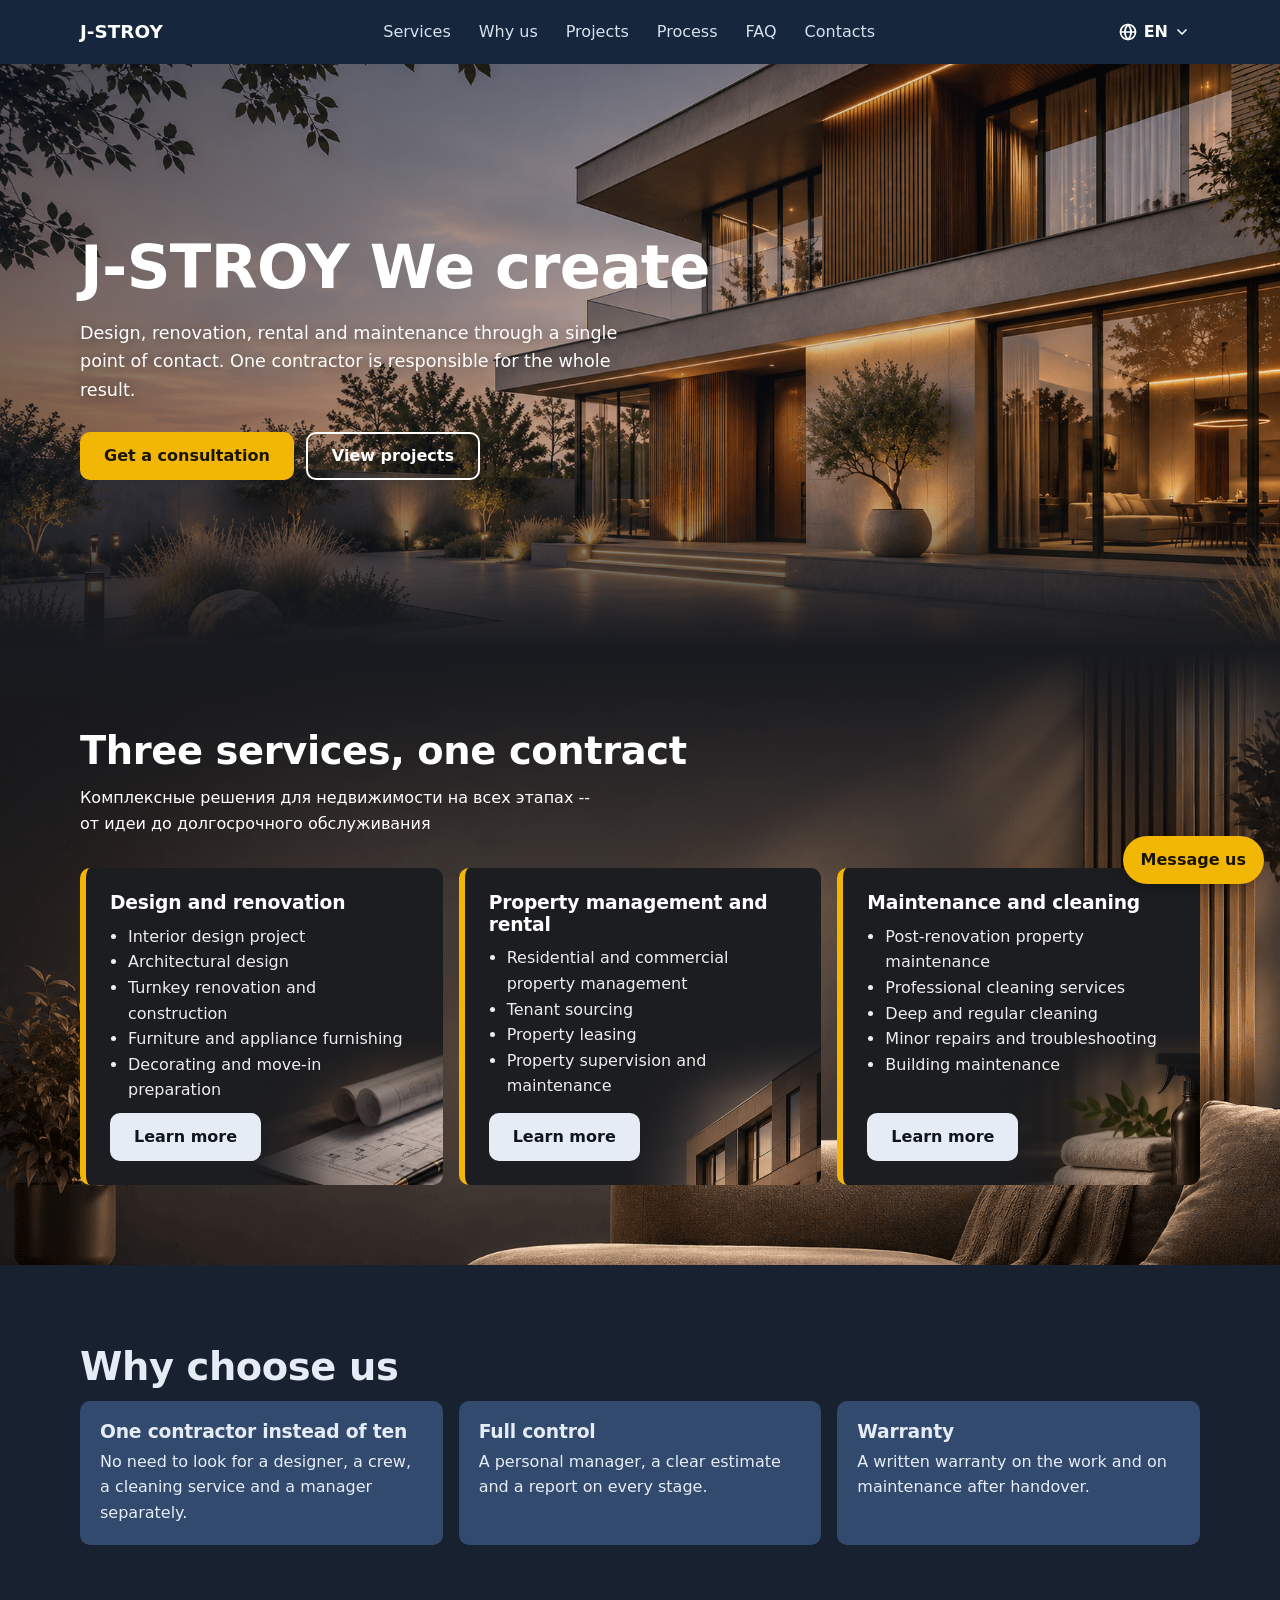
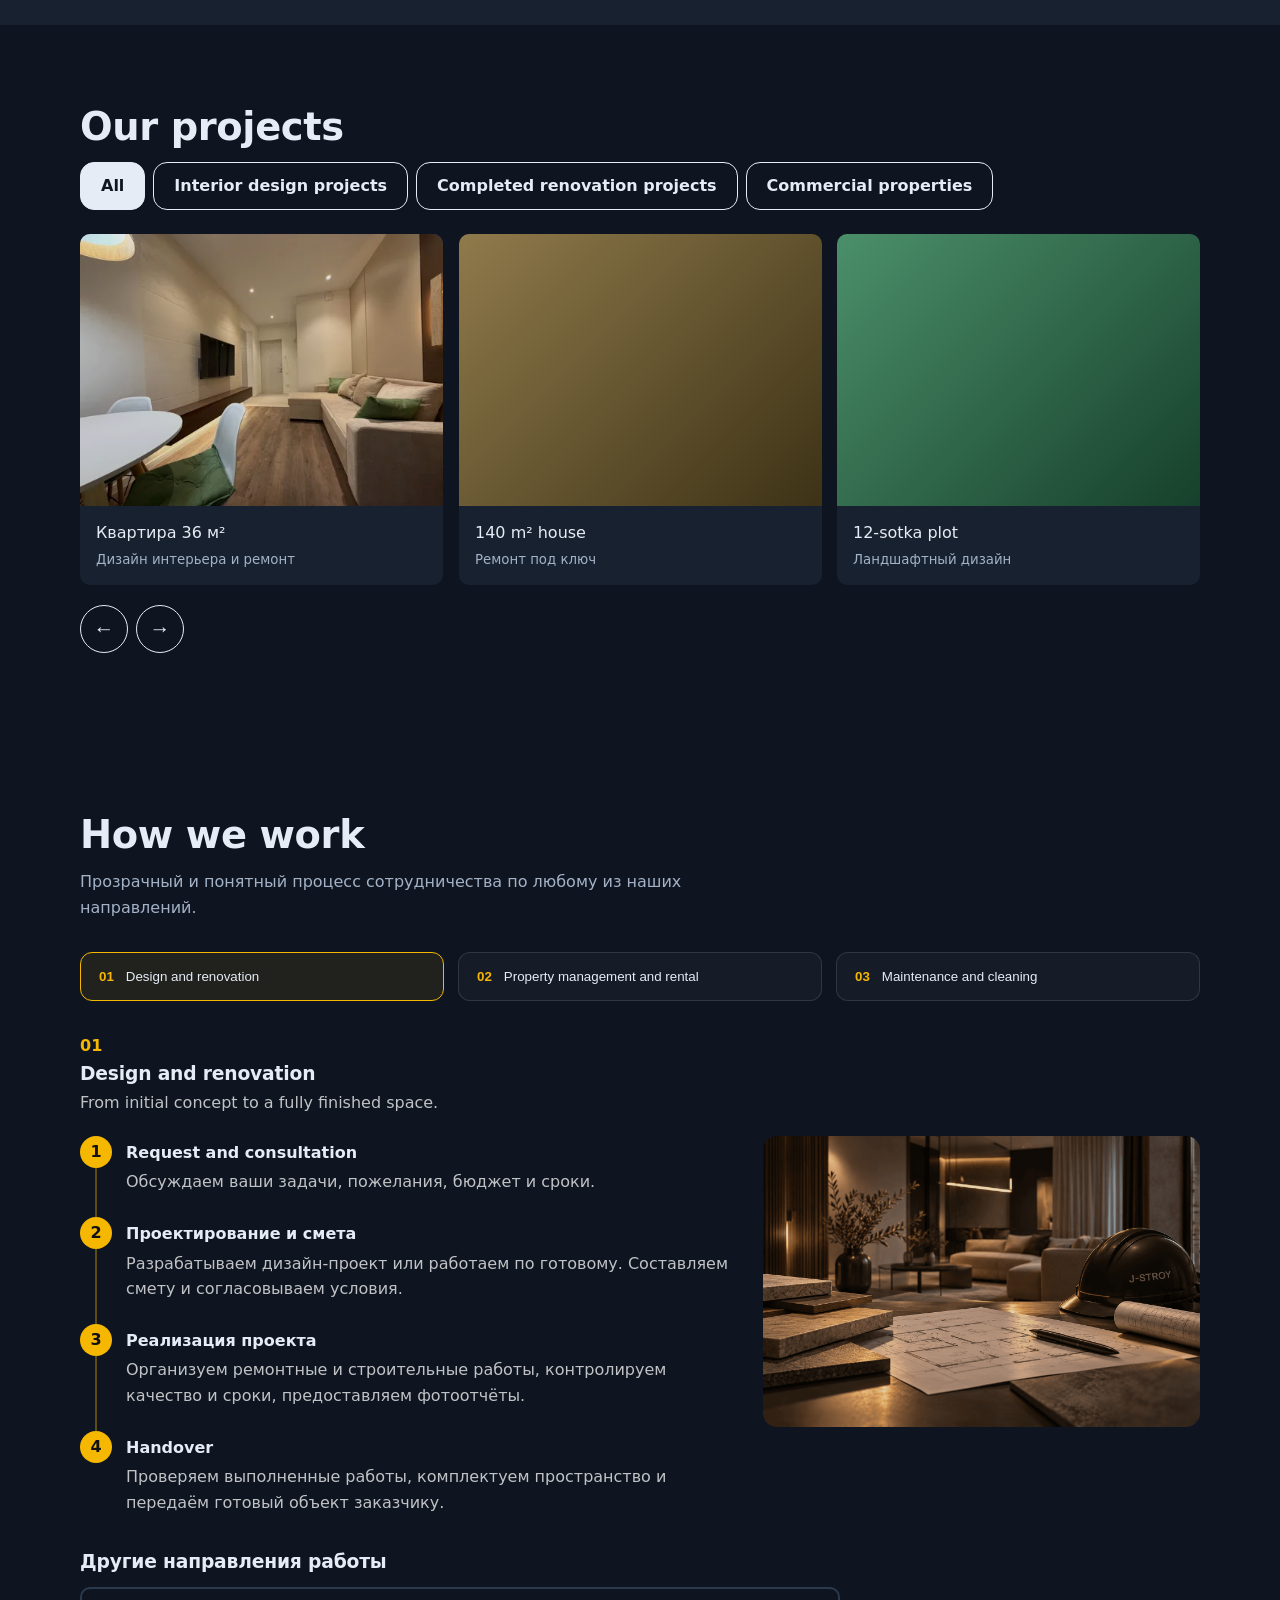
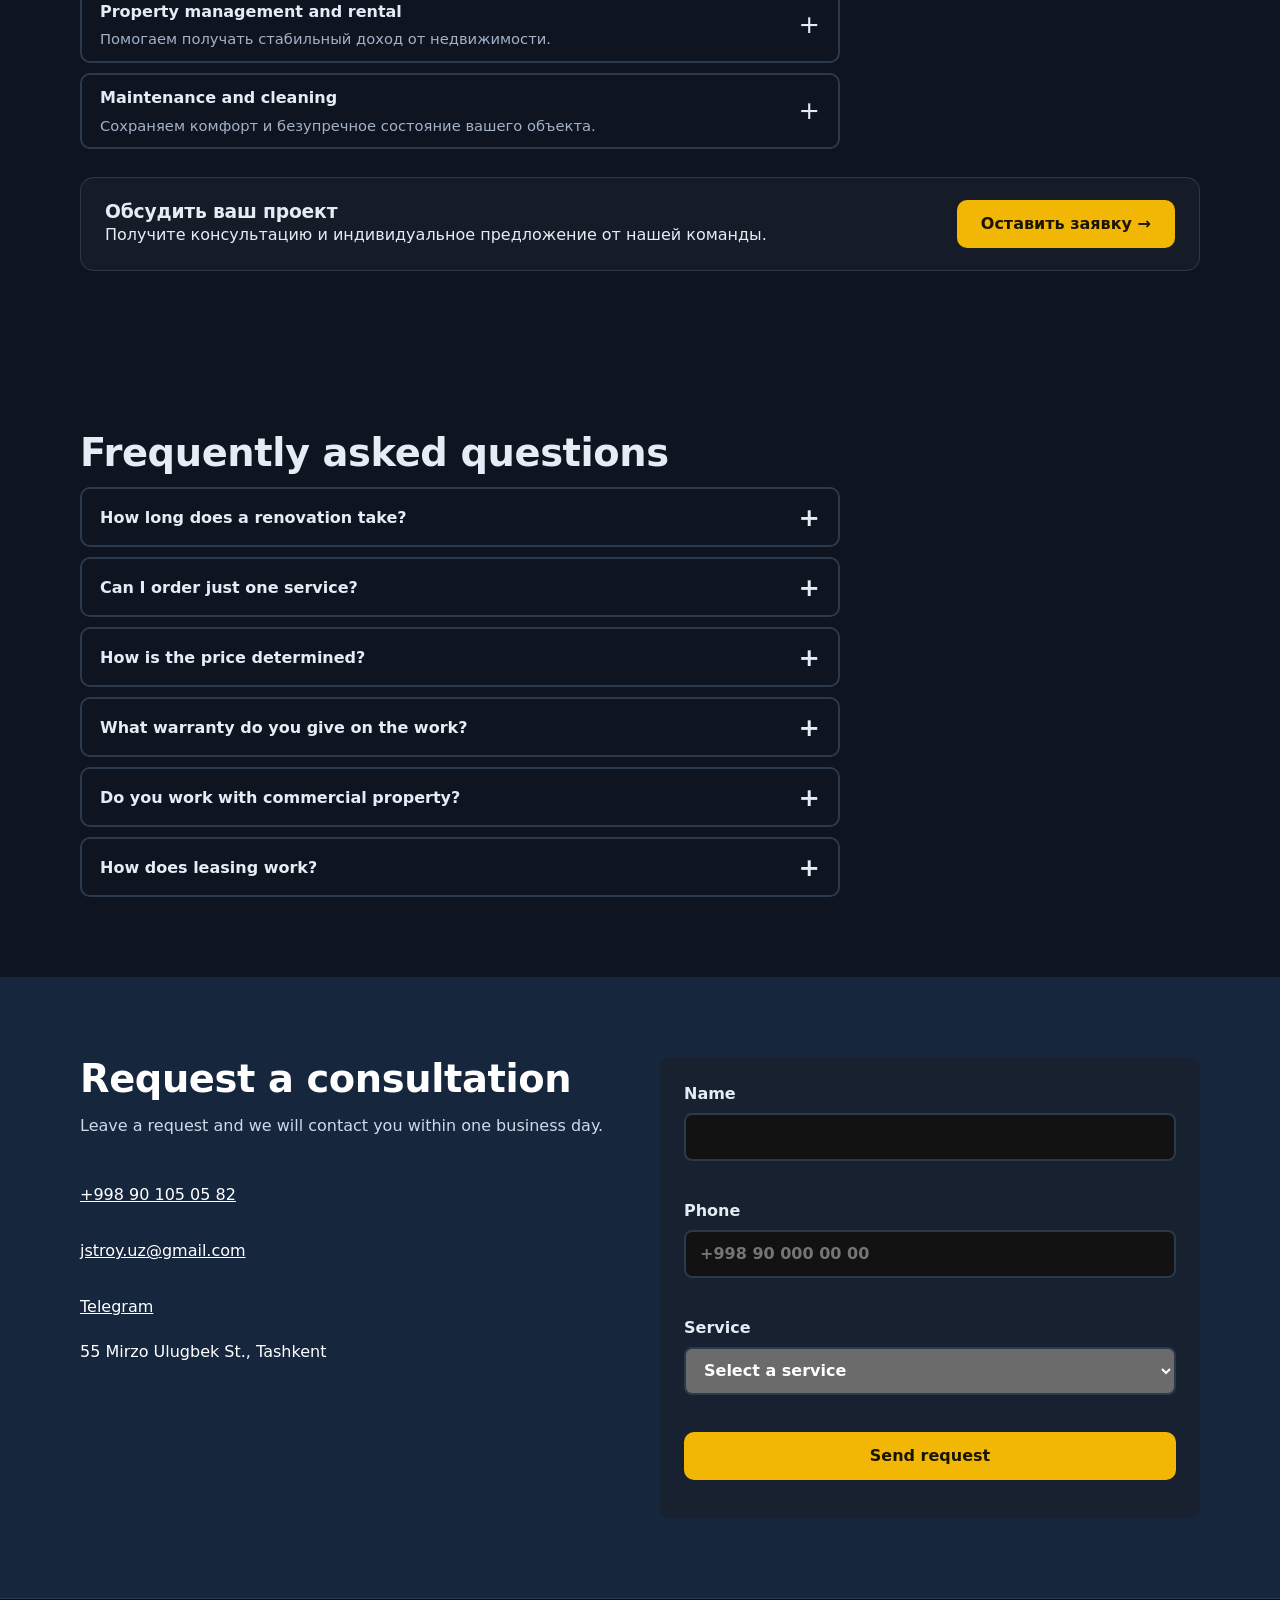
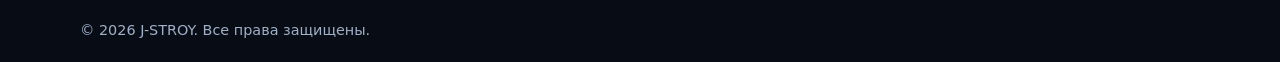
==== commit 119c9569: "upgrate style" ====
--- a/index.html
+++ b/index.html
@@ -1,5 +1,5 @@
 <!DOCTYPE html>
-<html lang="ru">
+<html lang="ru" data-theme="dark">
 <head>
 <meta charset="utf-8">
 <meta name="viewport" content="width=device-width, initial-scale=1.0">
@@ -31,10 +31,6 @@
     <li role="none"><button type="button" role="menuitemradio" aria-checked="false" data-lang="en" lang="en">English</button></li>
   </ul>
 </div>
-  <!-- <button class="theme-toggle" data-i18n-skip type="button" aria-label="Включить тёмную тему" aria-pressed="false">
-  <svg class="i-moon" viewBox="0 0 24 24" width="22" height="22" fill="none" stroke="currentColor" stroke-width="2" stroke-linecap="round" stroke-linejoin="round" aria-hidden="true"><path d="M21 12.8A9 9 0 1 1 11.2 3a7 7 0 0 0 9.8 9.8z"/></svg>
-  <svg class="i-sun" viewBox="0 0 24 24" width="22" height="22" fill="none" stroke="currentColor" stroke-width="2" stroke-linecap="round" aria-hidden="true"><circle cx="12" cy="12" r="4"/><path d="M12 2v2M12 20v2M4.9 4.9l1.4 1.4M17.7 17.7l1.4 1.4M2 12h2M20 12h2M4.9 19.1l1.4-1.4M17.7 6.3l1.4-1.4"/></svg>
-</button> -->
   <button class="burger" aria-label="Открыть меню" aria-expanded="false">☰</button>
   <nav aria-label="Основная навигация"><ul>
    <li><a href="#services">Услуги</a></li><li><a href="#why">Почему мы</a></li><li><a href="#portfolio">Проекты</a></li><li><a href="#process">Этапы</a></li><li><a href="#faq">Вопросы</a></li><li><a href="#contact">Контакты</a></li>
@@ -114,7 +110,7 @@
  </div>
 </section>
 
-<section id="process" class="why proc-v2" aria-labelledby="h-proc">
+<section id="process" class=" proc-v2" aria-labelledby="h-proc">
   <div class="wrap">
     <h2 id="h-proc">Как мы работаем</h2>
     <p class="lead">Прозрачный и понятный процесс сотрудничества по любому из наших направлений.</p>
@@ -202,7 +198,7 @@
 
 </main>
 
-<footer><div class="wrap">© <span id="y"></span> НАЗВАНИЕ. Все права защищены.</div></footer>
+<footer><div class="wrap">© <span id="y"></span> J-STROY. Все права защищены.</div></footer>
 
 <button class="to-top" type="button" aria-label="Наверх">
   <svg class="ring" viewBox="0 0 48 48" aria-hidden="true">
@@ -227,7 +223,6 @@
 <script src="js/main.js"></script>
 <script src="js/smooth.js"></script>
 <script src="js/scrollspy.js"></script>
-<script src="js/theme.js"></script>
 <script src="js/totop.js"></script>
 <script src="js/i18n.js"></script>
 <script src="js/module.js"></script>
--- a/style.css
+++ b/style.css
@@ -1,12 +1,16 @@
 :root {
+  color-scheme: dark;
   --ink: #16263d;
   --ink2: #22385a;
-  --plaster: #eef0f2;
-  --paper: #fff;
-  --line: #d5dae0;
+  --plaster: #17212f;
+  --paper: #0e1520;
+  --line: #2b394d;
   --sun: #f2b705;
-  --text: #1b2430;
-  --mute: #5b6675;
+  --text: #e6ecf5;
+  --mute: #a3b2c7;
+  --btn: #e6ecf5;
+  --btn-fg: #0e1520;
+  --err: #ff8a80;
   --r: 10px;
 }
 * {
@@ -287,7 +291,7 @@
   background: var(--plaster);
 }
 .why .item {
-  background: var(--paper);
+  background:#324a6e;
   border-radius: var(--r);
   padding: 20px;
 }
@@ -306,8 +310,8 @@
   flex: none;
   min-height: 48px;
   padding: 0 20px;
-  border: 2px solid var(--ink);
-  border-radius: 999px;
+  border: 1px solid var(--ink);
+  border-radius: 14px;
   background: none;
   font: inherit;
   font-weight: 600;
@@ -363,7 +367,7 @@
   width: 48px;
   height: 48px;
   border-radius: 50%;
-  border: 2px solid var(--ink);
+  border: 1px solid var(--ink);
   background: none;
   font-size: 1.3rem;
   cursor: pointer;
@@ -726,7 +730,7 @@
 }
 .btn:hover {
   transform: translateY(-2px);
-  box-shadow: 0 6px 16px rgba(0, 0, 0, 0.18);
+  box-shadow: 0 6px 16px var(--sun);
 }
 .btn:active,
 .filters button:active,
@@ -743,7 +747,7 @@
   color: #fff;
 }
 .filters button:hover {
-  background: var(--ink2);
+  background: var(--sun);
   color: #fff;
 }
 header {
@@ -1302,91 +1306,38 @@
   }
 }
 
-/* ===== Тёмная тема ===== */
-:root {
-  color-scheme: light;
-  --btn: var(--ink);        /* цвет рамки и текста кнопок-контуров */
-  --btn-fg: #fff;           /* текст на залитой кнопке */
-  --err: #c62828;
-}
-
-:root[data-theme="dark"] {
-  color-scheme: dark;       /* тёмные поля ввода, скроллбары, диалоги */
-  --paper: #0e1520;
-  --plaster: #17212f;
-  --line: #2b394d;
-  --text: #e6ecf5;
-  --mute: #a3b2c7;
-  --btn: #e6ecf5;
-  --btn-fg: #0e1520;
-  --err: #ff8a80;
-}
-
-/* использовать --err вместо жёстко заданного красного */
-input[aria-invalid="true"],
-select[aria-invalid="true"] { border-color: var(--err); }
-.err { color: var(--err); }
-
-/* общие поверхности */
-dialog { background: var(--paper); color: var(--text); }
-input, select { background: var(--paper); color: var(--text); }
-
 /* кнопки, у которых цвет раньше брался из --ink */
-:root[data-theme="dark"] .filters button,
-:root[data-theme="dark"] .arrows button {
+.filters button,
+.arrows button {
   border-color: var(--btn);
   color: var(--btn);
 }
-:root[data-theme="dark"] .filters button[aria-pressed="true"] {
+.filters button[aria-pressed="true"] {
   background: var(--btn);
   color: var(--btn-fg);
 }
-:root[data-theme="dark"] .arrows button:hover {
+.arrows button:hover {
   background: var(--btn);
   color: var(--btn-fg);
 }
-:root[data-theme="dark"] .card .btn {
+.card .btn {
   background: var(--btn);
   color: var(--btn-fg);
 }
 
-/* форма на тёмной секции контактов, футер, карточки, изображения */
-:root[data-theme="dark"] form { background: var(--plaster); }
-:root[data-theme="dark"] footer { background: #080d15; border-top: 1px solid var(--line); }
-:root[data-theme="dark"] .card:hover { box-shadow: 0 10px 24px rgba(0, 0, 0, 0.5); }
-:root[data-theme="dark"] img { filter: brightness(0.9); }
-
-/* ===== Кнопка переключения ===== */
-.theme-toggle {
-  display: grid;
-  place-items: center;
-  width: 48px;
-  height: 48px;
-  margin-left: auto;
-  background: none;
-  border: 0;
-  color: #fff;
-  cursor: pointer;
-  border-radius: 50%;
-  transition: background-color 0.2s, transform 0.3s;
-}
-.theme-toggle:hover { background: rgba(255, 255, 255, 0.12); transform: rotate(15deg); }
-.theme-toggle svg { grid-area: 1 / 1; transition: opacity 0.25s, transform 0.4s; }
-.theme-toggle .i-sun  { opacity: 0; transform: rotate(-90deg) scale(0.6); }
-:root[data-theme="dark"] .theme-toggle .i-sun  { opacity: 1; transform: none; }
-:root[data-theme="dark"] .theme-toggle .i-moon { opacity: 0; transform: rotate(90deg) scale(0.6); }
-
-.burger { margin-left: 0; }
-@media (min-width: 1024px) {
-  nav { margin-left: auto; }
-  .theme-toggle { order: 2; margin-left: 12px; }
-}
-
-/* плавная смена темы (включается на время переключения) */
-.theme-anim *,
-.theme-anim *::before,
-.theme-anim *::after {
-  transition: background-color 0.35s, color 0.35s, border-color 0.35s, box-shadow 0.35s !important;
+/* форма, футер, карточки, изображения */
+form {
+  background: var(--plaster);
+}
+footer {
+  background: #080d15;
+  border-top: 1px solid var(--line);
+}
+.card:hover {
+  box-shadow: 0 10px 24px rgba(0, 0, 0, 0.5);
+}
+img {
+  filter: brightness(0.9);
 }
 
 
@@ -1488,6 +1439,16 @@
 .to-top:hover .arrow { transform: translateY(-2px); }
 
 
+.proc-v2 {
+  --proc-accent: #f5b700;
+  --proc-card-bg: rgba(255, 255, 255, .03);
+  --proc-card-active: rgba(245, 183, 0, .08);
+  --proc-border: rgba(255, 255, 255, .12);
+  --proc-muted: rgba(255, 255, 255, .74);
+  --proc-line: rgba(245, 183, 0, .35);
+}
+
+
 
 .proc-tabs {
   display: grid;
@@ -1502,28 +1463,33 @@
   gap: 12px;
   padding: 16px 18px;
   border-radius: 12px;
-  border: 1px solid rgba(255, 255, 255, .12);
-  background: rgba(255, 255, 255, .03);
+  border: 1px solid var(--proc-border);
+  background: var(--proc-card-bg);
   color: inherit;
   text-align: left;
   cursor: pointer;
 }
 
 .proc-tab.is-active {
-  border-color: #f5b700;
-  background: rgba(245, 183, 0, .08);
+  border-color: var(--proc-accent);
+  background: var(--proc-card-active);
 }
 
 .proc-tab-num {
   font-weight: 700;
-  color: #f5b700;
+  color: var(--proc-accent);
 }
 
 .proc-num {
   display: block;
   font-weight: 700;
-  color: #f5b700;
+  color: var(--proc-accent);
   margin-bottom: 4px;
+}
+
+.proc-sub {
+  margin: 6px 0 0;
+  color: var(--proc-muted);
 }
 
 .proc-body {
@@ -1538,26 +1504,51 @@
   list-style: none;
   margin: 0;
   padding: 0;
-  display: grid;
-  gap: 18px;
 }
 
 .proc-step {
+  position: relative;
   display: grid;
   grid-template-columns: 32px minmax(0, 1fr);
   gap: 14px;
   align-items: start;
+  padding-bottom: 22px;
+}
+
+.proc-step:last-child {
+  padding-bottom: 0;
+}
+
+.proc-step:not(:last-child)::after {
+  content: "";
+  position: absolute;
+  left: 15px;
+  top: 32px;
+  bottom: 0;
+  width: 2px;
+  background: var(--proc-line);
 }
 
 .proc-step-idx {
+  position: relative;
+  z-index: 1;
   width: 32px;
   height: 32px;
   border-radius: 50%;
-  background: #f5b700;
+  background: var(--proc-accent);
   color: #111;
   font-weight: 700;
   display: grid;
   place-items: center;
+}
+
+.proc-step h4 {
+  margin: 4px 0 4px;
+}
+
+.proc-step p {
+  margin: 0;
+  color: var(--proc-muted);
 }
 
 .proc-media img {
@@ -1567,18 +1558,11 @@
   display: block;
 }
 
-.proc-other {
-  margin-top: 40px;
-}
-
-.proc-other-list {
-  display: grid;
-  gap: 12px;
-  margin-top: 14px;
-}
+
 
 .proc-acc-item {
-  border: 1px solid rgba(255, 255, 255, .12);
+  border: 1px solid var(--proc-border);
+  background: var(--proc-card-bg);
   border-radius: 12px;
   overflow: hidden;
 }
@@ -1598,7 +1582,7 @@
 
 .proc-acc-btn small {
   display: block;
-  opacity: .75;
+  color: var(--proc-muted);
   margin-top: 4px;
 }
 
@@ -1610,13 +1594,100 @@
   margin-top: 28px;
   padding: 22px 24px;
   border-radius: 14px;
-  border: 1px solid rgba(255, 255, 255, .12);
+  border: 1px solid var(--proc-border);
+  background: var(--proc-card-bg);
   display: flex;
   justify-content: space-between;
   align-items: center;
   gap: 16px;
 }
 
+
+.proc-other {
+  margin-top: 36px;
+}
+
+.proc-other-list {
+  display: grid;
+  gap: 10px;
+  max-width: 760px;
+  margin-top: 14px;
+}
+
+.proc-other-item {
+  border: 2px solid var(--line);
+  border-radius: var(--r);
+  transition: border-color 0.2s, background-color 0.2s;
+}
+
+.proc-other-item[open] {
+  border-color: var(--sun);
+  background: var(--plaster);
+}
+
+.proc-other-item summary {
+  display: flex;
+  justify-content: space-between;
+  align-items: center;
+  gap: 16px;
+  min-height: 56px;
+  padding: 10px 18px;
+  cursor: pointer;
+  list-style: none;
+}
+
+.proc-other-item summary::-webkit-details-marker {
+  display: none;
+}
+
+.proc-other-item summary::after {
+  content: "+";
+  flex: none;
+  font-size: 1.6rem;
+  line-height: 1;
+  transition: transform 0.3s;
+}
+
+.proc-other-item[open] summary::after {
+  transform: rotate(45deg);
+}
+
+.proc-sum-main {
+  display: grid;
+  gap: 3px;
+}
+
+.proc-sum-main strong {
+  font-weight: 600;
+}
+
+.proc-sum-main small {
+  color: var(--mute);
+  font-size: 0.92rem;
+}
+
+.proc-other-body {
+  padding: 0 18px 16px;
+  color: var(--mute);
+}
+
+.proc-other-body ul {
+  margin: 0 0 14px;
+  padding-left: 18px;
+  display: grid;
+  gap: 6px;
+}
+
+.proc-switch-btn {
+  padding: 8px 14px;
+  border-radius: var(--r);
+  border: 2px solid var(--sun);
+  background: transparent;
+  color: inherit;
+  font-weight: 600;
+  cursor: pointer;
+}
+
 @media (max-width: 768px) {
   .proc-tabs {
     grid-template-columns: 1fr;
@@ -1626,6 +1697,7 @@
     grid-template-columns: 1fr;
   }
 
+
   .proc-cta-box {
     flex-direction: column;
     align-items: flex-start;
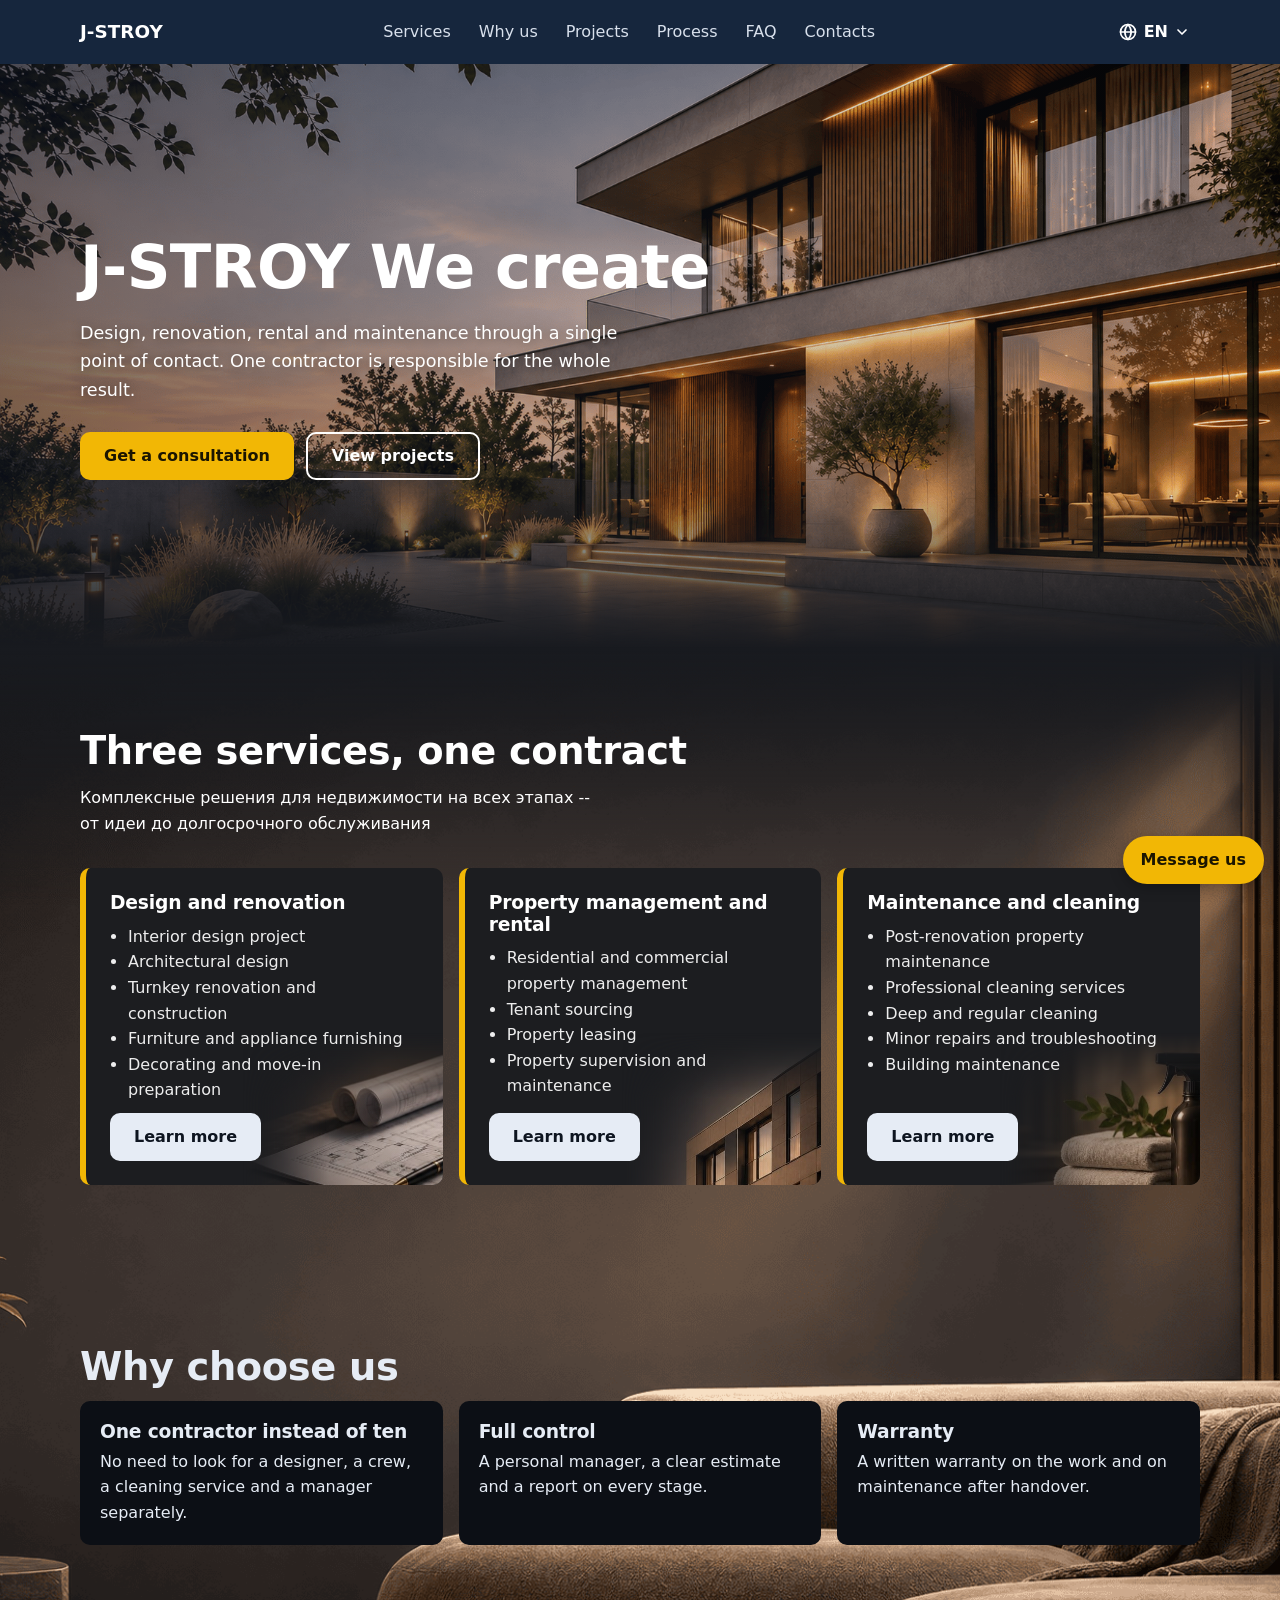
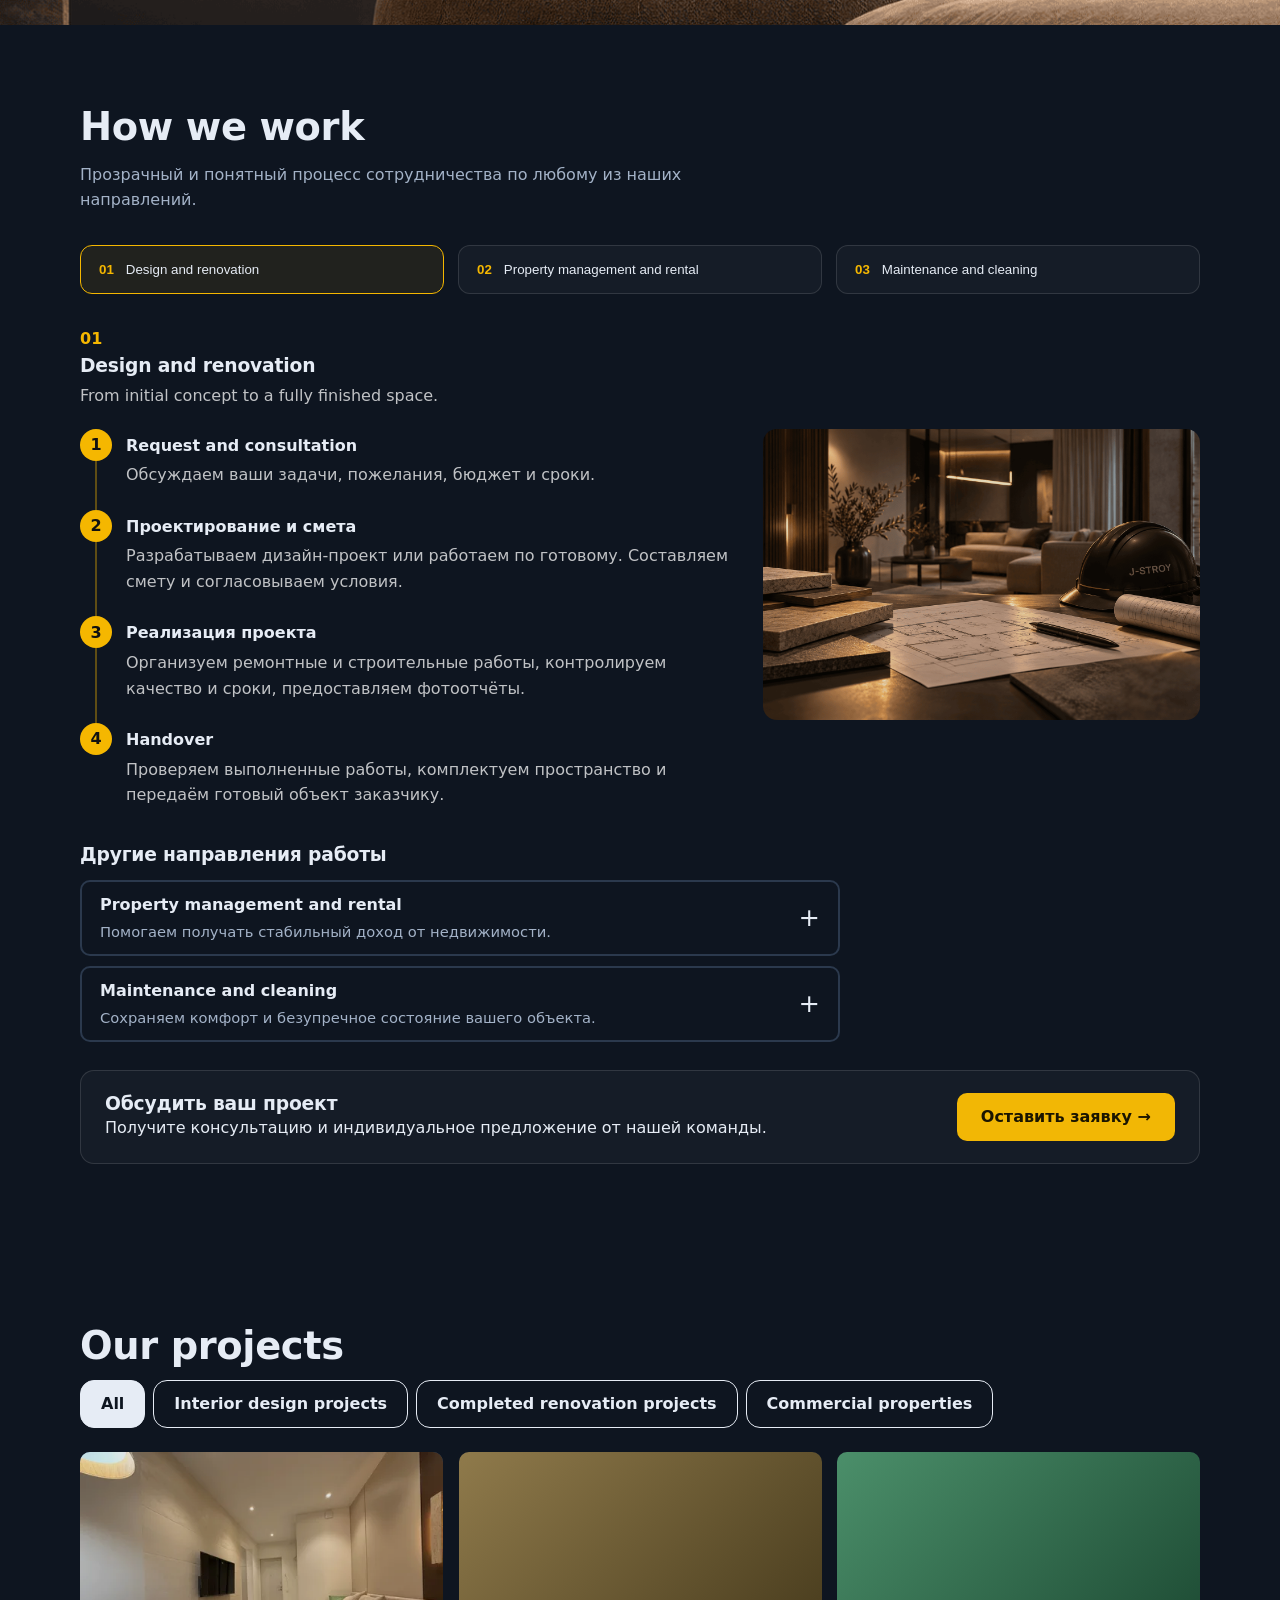
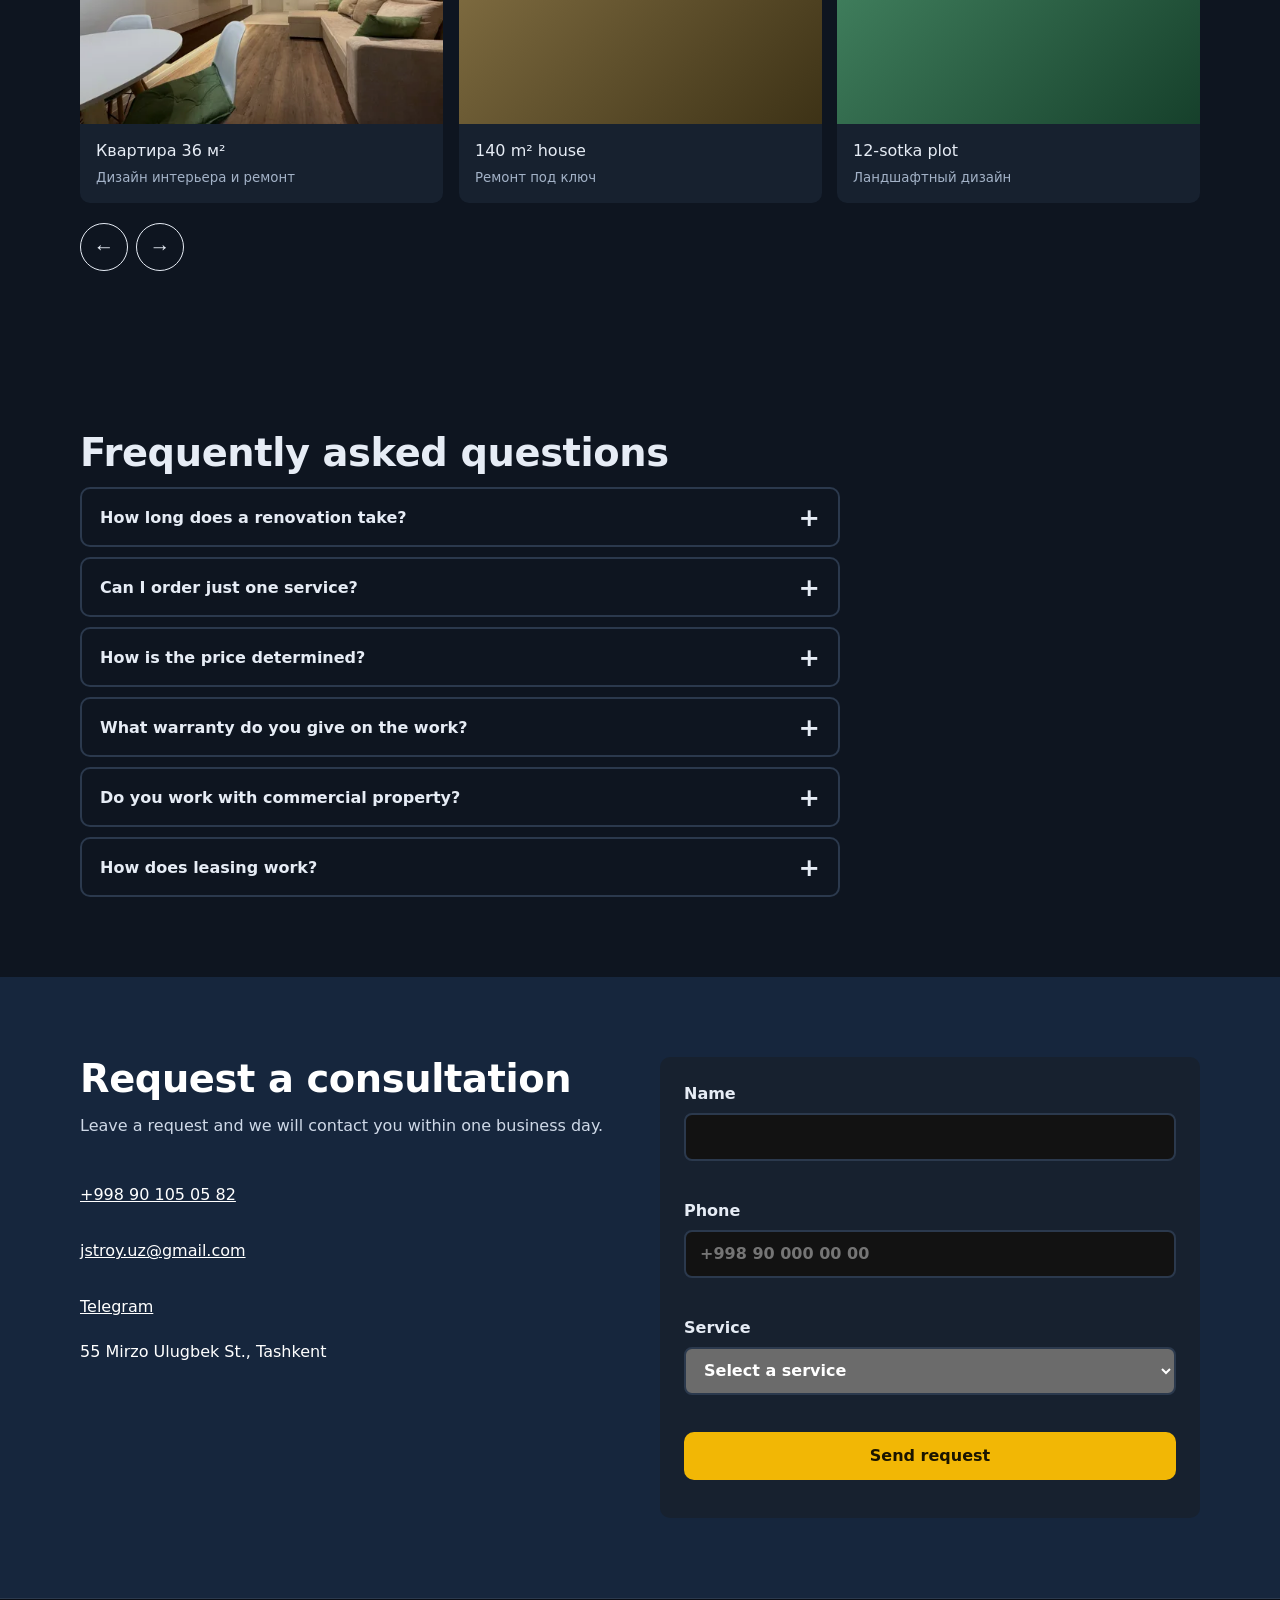
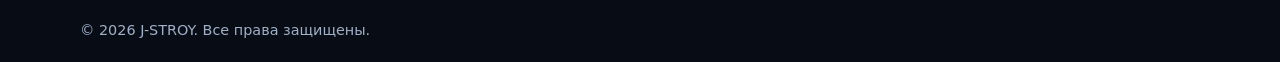
==== commit d481c6a1: "upgrate style1" ====
--- a/index.html
+++ b/index.html
@@ -52,7 +52,7 @@
     </div>
   </div>
 </section>
-
+<div class="bg-section">
 <section id="services" aria-labelledby="h-serv">
  <div class="wrap">
   <h2 id="h-serv">Три направления, один договор</h2>
@@ -81,16 +81,54 @@
  </div>
 </section>
 
-<section id="why" class="why" aria-labelledby="h-why">
- <div class="wrap">
-  <h2 id="h-why">Почему выбирают нас</h2>
-  <div class="grid c3">
-   <div class="item"><h3>Один подрядчик вместо десяти</h3><p>Не нужно искать дизайнера, бригаду, клининг и управляющего по отдельности.</p></div>
-   <div class="item"><h3>Полный контроль</h3><p>Личный менеджер, понятная смета и отчёт по каждому этапу.</p></div>
-   <div class="item"><h3>Гарантия</h3><p>Письменная гарантия на работы и обслуживание после сдачи объекта.</p></div>
-  </div>
- </div>
-</section>
+  <section id="why" class="why" aria-labelledby="h-why">
+   <div class="wrap">
+    <h2 id="h-why">Почему выбирают нас</h2>
+    <div class="grid c3">
+     <div class="item"><h3>Один подрядчик вместо десяти</h3><p>Не нужно искать дизайнера, бригаду, клининг и управляющего по отдельности.</p></div>
+     <div class="item"><h3>Полный контроль</h3><p>Личный менеджер, понятная смета и отчёт по каждому этапу.</p></div>
+     <div class="item"><h3>Гарантия</h3><p>Письменная гарантия на работы и обслуживание после сдачи объекта.</p></div>
+    </div>
+   </div>
+  </section>
+  </div>
+  <section id="process" class=" proc-v2" aria-labelledby="h-proc">
+    <div class="wrap">
+      <h2 id="h-proc">Как мы работаем</h2>
+      <p class="lead">Прозрачный и понятный процесс сотрудничества по любому из наших направлений.</p>
+  
+      <div class="proc-tabs" role="tablist" aria-label="Направления работы">
+        <button type="button" class="proc-tab is-active" role="tab" aria-selected="true" data-proc="design">
+          <span class="proc-tab-num">01</span>
+          <span class="proc-tab-title">Проектирование и ремонт</span>
+        </button>
+        <button type="button" class="proc-tab" role="tab" aria-selected="false" data-proc="rent">
+          <span class="proc-tab-num">02</span>
+          <span class="proc-tab-title">Управление и аренда</span>
+        </button>
+        <button type="button" class="proc-tab" role="tab" aria-selected="false" data-proc="service">
+          <span class="proc-tab-num">03</span>
+          <span class="proc-tab-title">Обслуживание и клининг</span>
+        </button>
+      </div>
+  
+      <div id="proc-panel" class="proc-panel" role="tabpanel"></div>
+  
+      <div class="proc-other">
+        <h3 class="proc-other-title">Другие направления работы</h3>
+        <div id="proc-other-list" class="proc-other-list"></div>
+      </div>
+  
+      <div class="proc-cta-box">
+        <div>
+          <h3>Обсудить ваш проект</h3>
+          <p>Получите консультацию и индивидуальное предложение от нашей команды.</p>
+        </div>
+        <a href="#contact" class="btn">Оставить заявку →</a>
+      </div>
+    </div>
+  </section>
+
 
 <section id="portfolio" aria-labelledby="h-port">
  <div class="wrap">
@@ -109,58 +147,6 @@
   <div class="arrows"><button data-dir="-1" aria-label="Назад">←</button><button data-dir="1" aria-label="Вперёд">→</button></div>
  </div>
 </section>
-
-<section id="process" class=" proc-v2" aria-labelledby="h-proc">
-  <div class="wrap">
-    <h2 id="h-proc">Как мы работаем</h2>
-    <p class="lead">Прозрачный и понятный процесс сотрудничества по любому из наших направлений.</p>
-
-    <div class="proc-tabs" role="tablist" aria-label="Направления работы">
-      <button type="button" class="proc-tab is-active" role="tab" aria-selected="true" data-proc="design">
-        <span class="proc-tab-num">01</span>
-        <span class="proc-tab-title">Проектирование и ремонт</span>
-      </button>
-      <button type="button" class="proc-tab" role="tab" aria-selected="false" data-proc="rent">
-        <span class="proc-tab-num">02</span>
-        <span class="proc-tab-title">Управление и аренда</span>
-      </button>
-      <button type="button" class="proc-tab" role="tab" aria-selected="false" data-proc="service">
-        <span class="proc-tab-num">03</span>
-        <span class="proc-tab-title">Обслуживание и клининг</span>
-      </button>
-    </div>
-
-    <div id="proc-panel" class="proc-panel" role="tabpanel"></div>
-
-    <div class="proc-other">
-      <h3 class="proc-other-title">Другие направления работы</h3>
-      <div id="proc-other-list" class="proc-other-list"></div>
-    </div>
-
-    <div class="proc-cta-box">
-      <div>
-        <h3>Обсудить ваш проект</h3>
-        <p>Получите консультацию и индивидуальное предложение от нашей команды.</p>
-      </div>
-      <a href="#contact" class="btn">Оставить заявку →</a>
-    </div>
-  </div>
-</section>
-
-<!-- <section id="process" class="why" aria-labelledby="h-proc">
- <div class="wrap">
-  <h2 id="h-proc">Как мы работаем</h2>
-  <p class="lead">От заявки до ключей или первого дохода от аренды.</p>
-  <ol class="steps">
-   <li><h3>Заявка и консультация</h3><p>Обсуждаем задачу и бюджет, назначаем замер.</p></li>
-   <li><h3>Проект и смета</h3><p>Готовим дизайн или план работ и фиксируем стоимость в договоре.</p></li>
-   <li><h3>Ремонт и строительство</h3><p>Ведём объект, вы видите отчёты и фото каждую неделю.</p></li>
-   <li><h3>Сдача объекта</h3><p>Приёмка, гарантия, передача ключей.</p></li>
-   <li><h3>Аренда и управление</h3><p>Находим арендаторов, работаем с УК, собираем платежи.</p></li>
-   <li><h3>Обслуживание</h3><p>Клининг и техническая поддержка, чтобы объект приносил доход.</p></li>
-  </ol>
- </div>
-</section> -->
 
 <section id="faq" aria-labelledby="h-faq">
  <div class="wrap">
--- a/style.css
+++ b/style.css
@@ -194,12 +194,19 @@
   pointer-events: none;
 }
 
-#services{
+.bg-section {
+  background:
+  linear-gradient(180deg, #181a1f 0%, rgba(24, 26, 31, 0.45) 140px, transparent 260px),
+  url('images/services_bg.png') center / cover no-repeat;
+}
+
+
+#services {
 position: relative;
 color: #fff;
-background:
+/* background:
   linear-gradient(180deg, #181a1f 0%, rgba(24, 26, 31, 0.45) 140px, transparent 260px),
-  url('images/services_bg.png') center / cover no-repeat;
+  url('images/services_bg.png') center / cover no-repeat; */
 }
 
 #services .lead{
@@ -287,11 +294,11 @@
   margin-top: auto;
   color: var(--ink);
 }
-.why {
+/* .why {
   background: var(--plaster);
-}
+} */
 .why .item {
-  background:#324a6e;
+  background:#0c0f15;
   border-radius: var(--r);
   padding: 20px;
 }
@@ -1439,6 +1446,7 @@
 .to-top:hover .arrow { transform: translateY(-2px); }
 
 
+
 .proc-v2 {
   --proc-accent: #f5b700;
   --proc-card-bg: rgba(255, 255, 255, .03);
@@ -1447,8 +1455,6 @@
   --proc-muted: rgba(255, 255, 255, .74);
   --proc-line: rgba(245, 183, 0, .35);
 }
-
-
 
 .proc-tabs {
   display: grid;
@@ -1558,8 +1564,6 @@
   display: block;
 }
 
-
-
 .proc-acc-item {
   border: 1px solid var(--proc-border);
   background: var(--proc-card-bg);
